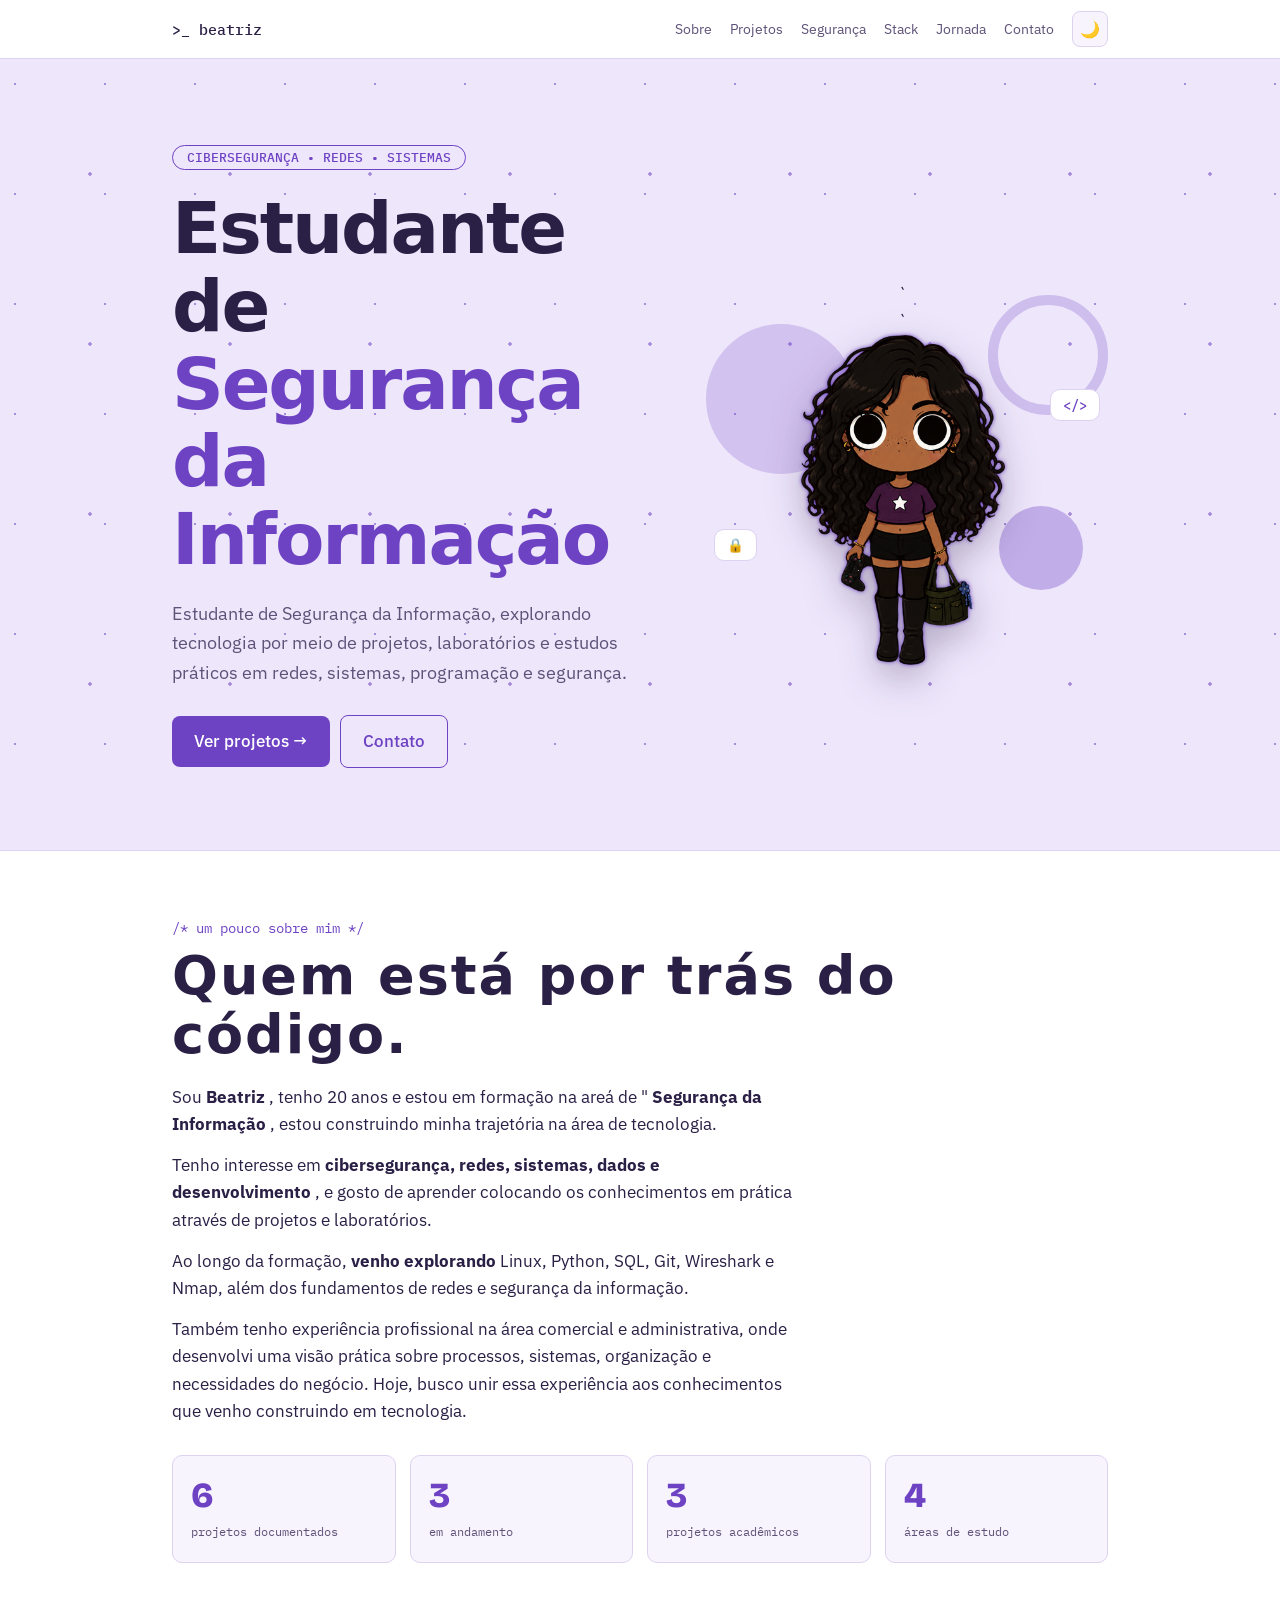
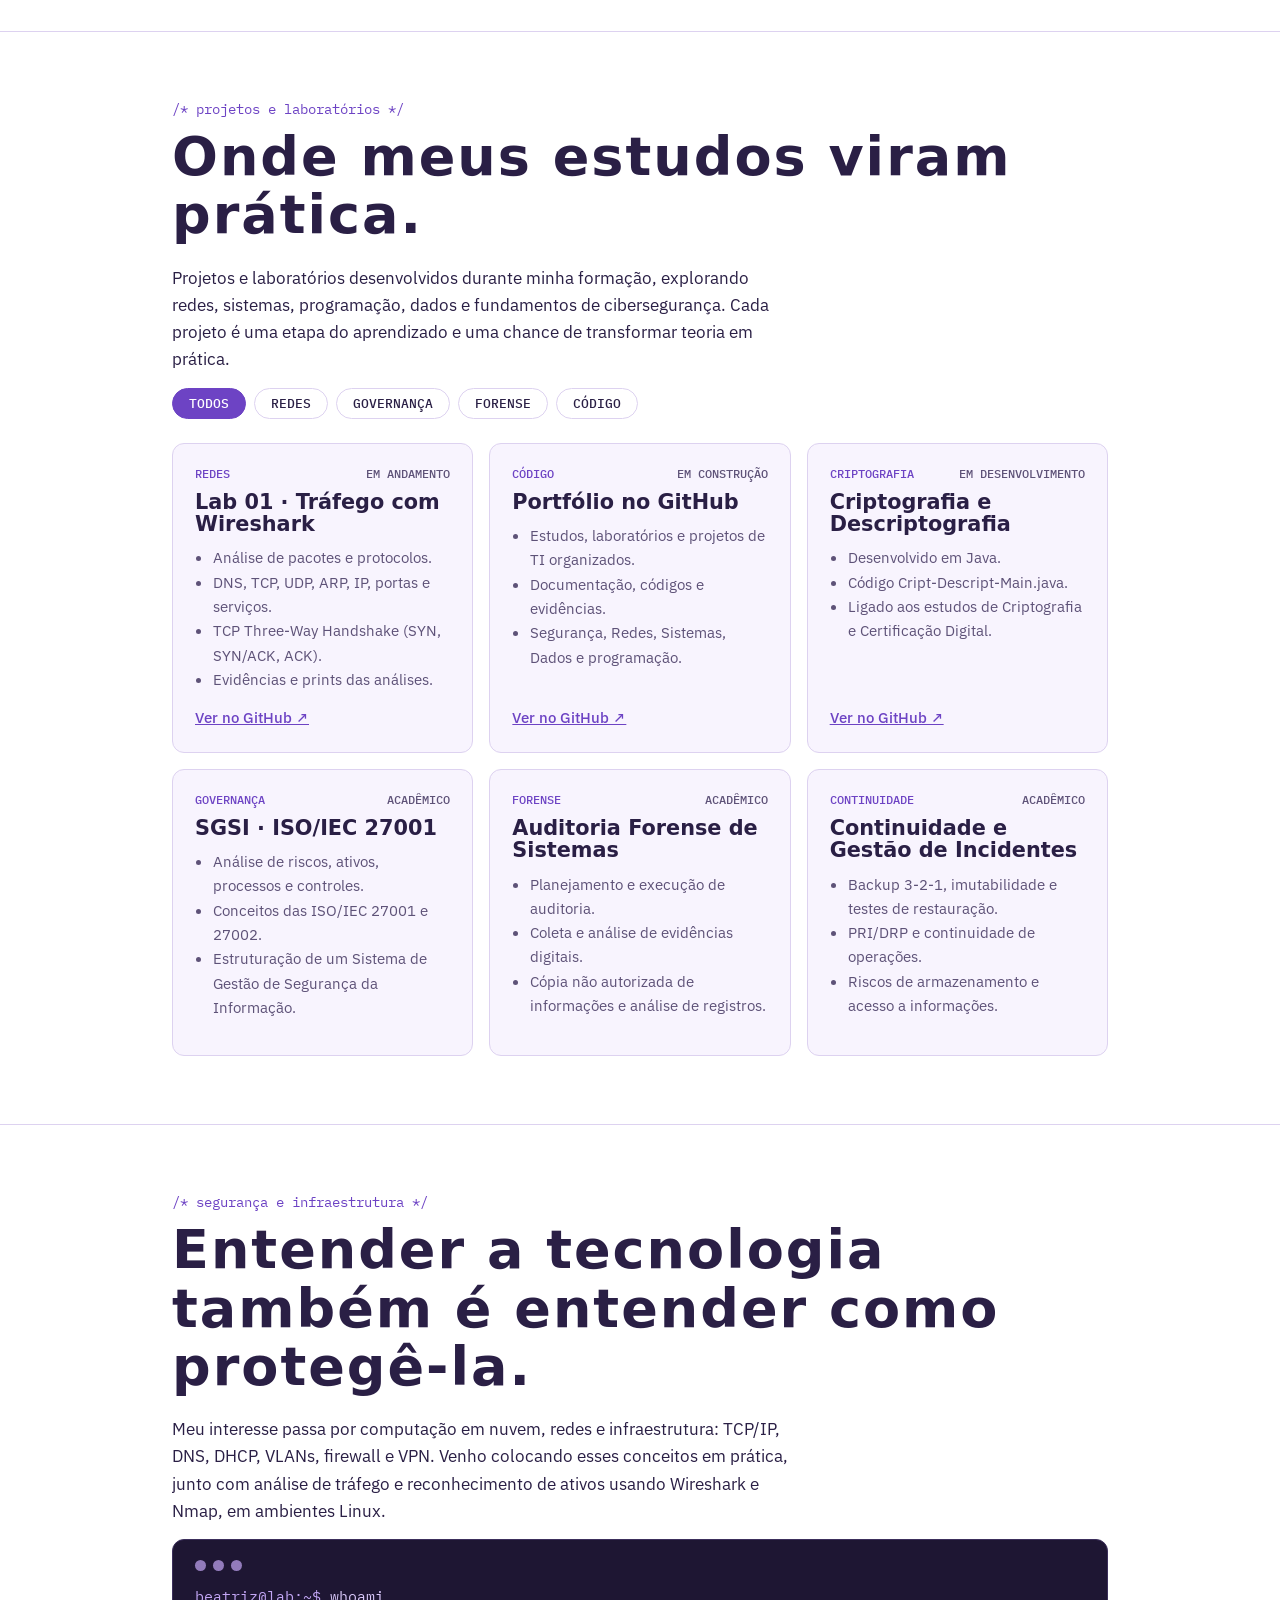
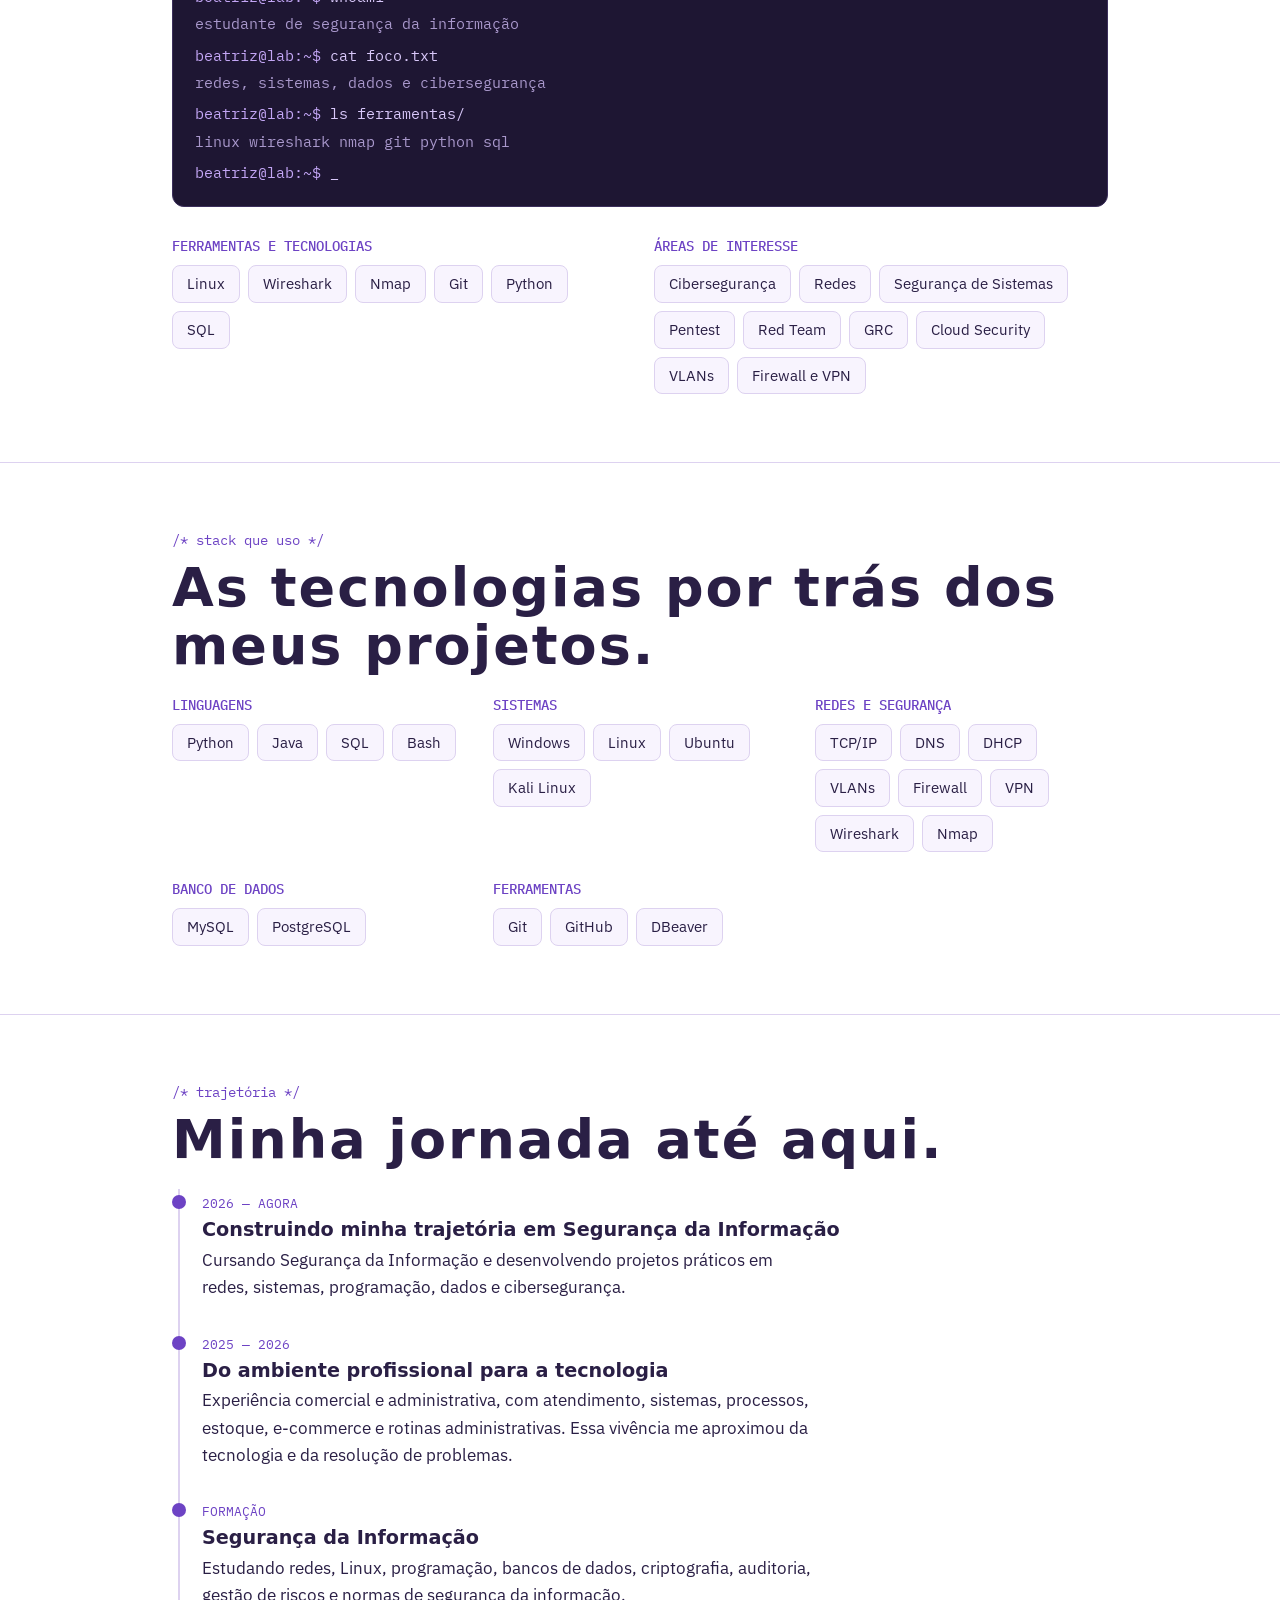
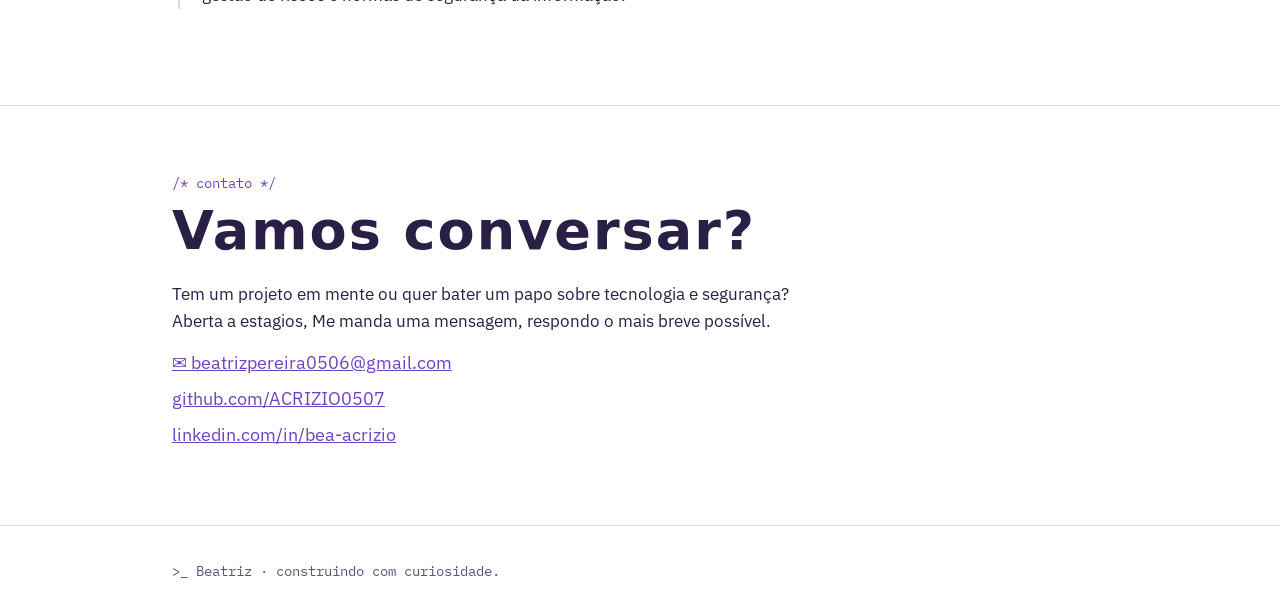
==== index.html @ b8629fdf "Change contact email and update link text Updated contact email and links in the footer section." ====
<!DOCTYPE html>
<html lang="pt-BR">

<head>
  <meta charset="utf-8">
  <meta name="viewport" content="width=device-width, initial-scale=1, viewport-fit=cover">
  <title>Bea & Cyber</title>
  <link
    href="https://fonts.googleapis.com/css2?family=Bricolage+Grotesque:wght@600;800&family=IBM+Plex+Sans:wght@400;500&family=IBM+Plex+Mono:wght@400;500&display=swap"
    rel="stylesheet">
  <link rel="stylesheet" href="css/style.css">
</head>

<body>
  <nav>
    <div class="wrap">
      <a class="logo" href="#hero">&gt;_ beatriz</a>
      <div class="links"><a href="#sobre">Sobre</a><a href="#projetos">Projetos</a><a href="#lab">Segurança</a><a
          href="#stack">Stack</a><a href="#jornada">Jornada</a><a href="#contato">Contato</a></div>
      <button id="th" aria-label="Alternar tema" title="Alternar tema claro/escuro">
  <span class="theme-icon" aria-hidden="true">🌙</span>
</button>
    </div>
  </nav>

  <header class="hero" id="hero">
    <div class="wrap">
      <div>
        <span class="badge">CIBERSEGURANÇA • REDES • SISTEMAS</span>
        <h1 class="glitch" data-text="Estudante de Segurança da Informação">Estudante de <em>Segurança da
            Informação</em></h1>
        <p>Estudante de Segurança da Informação, explorando tecnologia por meio de projetos, laboratórios e estudos
          práticos em redes, sistemas, programação e segurança.</p>
        <a class="btn b1" href="#projetos">Ver projetos →</a><a class="btn b2" href="#contato">Contato</a>
      </div>
      <div class="stage" aria-hidden="false">
        <span class="sh s1"></span><span class="sh s2"></span><span class="sh s3"></span>
       `<span class="chipf c1">🔒</span><span class="chipf c2">&lt;/&gt;</span>`
        <img class="mascot"
          alt="Personagem de cabelo cacheado, camiseta roxa com estrela, segurando um controle de videogame"
          width="322" height="520" src="assets/mascote.png">
      </div>
    </div>
  </header>

  <section id="about">
    <div class="wrap">
      <p class="lab">/* um pouco sobre mim */</p>
      <h2 class="glitch" data-text="Quem está por trás do código.">Quem está por trás do código.
      </h2>
      <p data-i18n ="about.p1">
        Sou 
        <strong>Beatriz</strong>
        , tenho 20 anos e estou em formação na areá de "
        <strong>Segurança da Informação</strong>
        , estou construindo minha trajetória na área
        de tecnologia. 
        </p>
      <p data-i18n=""about.p2>
        Tenho interesse em <strong>cibersegurança, redes, sistemas, dados e desenvolvimento</strong>
        , e gosto de aprender colocando os
        conhecimentos em prática através de projetos e laboratórios.
      </p>
      <p data--i18="about.p3">
        Ao longo da formação, <strong>venho explorando</strong> Linux, Python, SQL, Git, Wireshark e Nmap, além dos fundamentos de redes
        e segurança da informação.
      </p>
      <p>Também tenho experiência profissional na área comercial e administrativa, onde desenvolvi uma visão prática
        sobre processos, sistemas, organização e necessidades do negócio. Hoje, busco unir essa experiência aos
        conhecimentos que venho construindo em tecnologia.
      </p>
      <div class="stats">
        <div class="stat"><b>6</b><span>projetos documentados</span> </div>
        <div class="stat"><b>3</b><span>em andamento</span></div>
        <div v class="stat"><b>3</b><span>projetos acadêmicos</span></div>
        <div v class="stat"><b>4</b><span>áreas de estudo</span></div>
      </div>
    </div>
  </section>

  <section id="projetos">
    <div class="wrap">
      <p class="lab">/* projetos e laboratórios */</p>
      <h2 class="glitch" data-text="Onde meus estudos viram prática.">Onde meus estudos viram prática.</h2>
      <p>Projetos e laboratórios desenvolvidos durante minha formação, explorando redes, sistemas, programação, dados e
        fundamentos de cibersegurança. Cada projeto é uma etapa do aprendizado e uma chance de transformar teoria em
        prática.</p>
      <div class="chips" role="group" aria-label="Filtrar projetos">
        <button class="chip" data-f="all" aria-pressed="true">TODOS</button>
        <button class="chip" data-f="redes" aria-pressed="false">REDES</button>
        <button class="chip" data-f="gov" aria-pressed="false">GOVERNANÇA</button>
        <button class="chip" data-f="forense" aria-pressed="false">FORENSE</button>
        <button class="chip" data-f="codigo" aria-pressed="false">CÓDIGO</button>
      </div>
      <div class="grid">
        <article class="card" data-c="redes">
          <div class="t">REDES<i>EM ANDAMENTO</i></div>
          <h3>Lab 01 · Tráfego com Wireshark</h3>
          <ul>
            <li>Análise de pacotes e protocolos.</li>
            <li>DNS, TCP, UDP, ARP, IP, portas e serviços.</li>
            <li>TCP Three-Way Handshake (SYN, SYN/ACK, ACK).</li>
            <li>Evidências e prints das análises.</li>
          </ul><a href="#">Ver no GitHub ↗</a>
        </article>
        <article class="card" data-c="codigo">
          <div class="t">CÓDIGO<i>EM CONSTRUÇÃO</i></div>
          <h3>Portfólio no GitHub</h3>
          <ul>
            <li>Estudos, laboratórios e projetos de TI organizados.</li>
            <li>Documentação, códigos e evidências.</li>
            <li>Segurança, Redes, Sistemas, Dados e programação.</li>
          </ul><a href="#">Ver no GitHub ↗</a>
        </article>
        <article class="card" data-c="codigo">
          <div class="t">CRIPTOGRAFIA<i>EM DESENVOLVIMENTO</i></div>
          <h3>Criptografia e Descriptografia</h3>
          <ul>
            <li>Desenvolvido em Java.</li>
            <li>Código Cript-Descript-Main.java.</li>
            <li>Ligado aos estudos de Criptografia e Certificação Digital.</li>
          </ul><a href="#">Ver no GitHub ↗</a>
        </article>
        <article class="card" data-c="gov">
          <div class="t">GOVERNANÇA<i>ACADÊMICO</i></div>
          <h3>SGSI · ISO/IEC 27001</h3>
          <ul>
            <li>Análise de riscos, ativos, processos e controles.</li>
            <li>Conceitos das ISO/IEC 27001 e 27002.</li>
            <li>Estruturação de um Sistema de Gestão de Segurança da Informação.</li>
          </ul>
        </article>
        <article class="card" data-c="forense">
          <div class="t">FORENSE<i>ACADÊMICO</i></div>
          <h3>Auditoria Forense de Sistemas</h3>
          <ul>
            <li>Planejamento e execução de auditoria.</li>
            <li>Coleta e análise de evidências digitais.</li>
            <li>Cópia não autorizada de informações e análise de registros.</li>
          </ul>
        </article>
        <article class="card" data-c="gov">
          <div class="t">CONTINUIDADE<i>ACADÊMICO</i></div>
          <h3>Continuidade e Gestão de Incidentes</h3>
          <ul>
            <li>Backup 3-2-1, imutabilidade e testes de restauração.</li>
            <li>PRI/DRP e continuidade de operações.</li>
            <li>Riscos de armazenamento e acesso a informações.</li>
          </ul>
        </article>
      </div>
      <p id="vazio" hidden style="margin-top:20px">Nenhum projeto nessa categoria ainda.</p>
    </div>
  </section>

  <section id="lab">
    <div class="wrap">
      <p class="lab">/* segurança e infraestrutura */</p>
      <h2 class="glitch" data-text="Entender a tecnologia também é entender como protegê-la.">Entender a tecnologia
        também é entender como protegê-la.</h2>
      <p>Meu interesse passa por computação em nuvem, redes e infraestrutura: TCP/IP, DNS, DHCP, VLANs, firewall e VPN.
        Venho colocando esses conceitos em prática, junto com análise de tráfego e reconhecimento de ativos usando
        Wireshark e Nmap, em ambientes Linux.</p>
      <div class="term">
        <div class="d"><i></i><i></i><i></i></div>
        <div><span class="p">beatriz@lab:~$</span> whoami</div>
        <div class="o">estudante de segurança da informação</div>
        <div><span class="p">beatriz@lab:~$</span> cat foco.txt</div>
        <div class="o">redes, sistemas, dados e cibersegurança</div>
        <div><span class="p">beatriz@lab:~$</span> ls ferramentas/</div>
        <div class="o">linux wireshark nmap git python sql</div>
        <div><span class="p">beatriz@lab:~$</span> _</div>
      </div>
      <div class="two">
        <div>
          <h3>FERRAMENTAS E TECNOLOGIAS</h3>
          <ul class="tags">
            <li>Linux</li>
            <li>Wireshark</li>
            <li>Nmap</li>
            <li>Git</li>
            <li>Python</li>
            <li>SQL</li>
          </ul>
        </div>
        <div>
          <h3>ÁREAS DE INTERESSE</h3>
          <ul class="tags">
            <li>Cibersegurança</li>
            <li>Redes</li>
            <li>Segurança de Sistemas</li>
            <li>Pentest</li>
            <li>Red Team</li>
            <li>GRC</li>
            <li>Cloud Security</li>
            <li>VLANs</li>
            <li>Firewall e VPN</li>
          </ul>
        </div>
      </div>
    </div>
  </section>

  <section id="stack">
    <div class="wrap">
      <p class="lab">/* stack que uso */</p>
      <h2 class="glitch" data-text="As tecnologias por trás dos meus projetos.">As tecnologias por trás dos meus
        projetos.</h2>
      <div class="two">
        <div>
          <h3>LINGUAGENS</h3>
          <ul class="tags">
            <li>Python</li>
            <li>Java</li>
            <li>SQL</li>
            <li>Bash</li>
          </ul>
        </div>
        <div>
          <h3>SISTEMAS</h3>
          <ul class="tags">
            <li>Windows</li>
            <li>Linux</li>
            <li>Ubuntu</li>
            <li>Kali Linux</li>
          </ul>
        </div>
        <div>
          <h3>REDES E SEGURANÇA</h3>
          <ul class="tags">
            <li>TCP/IP</li>
            <li>DNS</li>
            <li>DHCP</li>
            <li>VLANs</li>
            <li>Firewall</li>
            <li>VPN</li>
            <li>Wireshark</li>
            <li>Nmap</li>
          </ul>
        </div>
        <div>
          <h3>BANCO DE DADOS</h3>
          <ul class="tags">
            <li>MySQL</li>
            <li>PostgreSQL</li>
          </ul>
        </div>
        <div>
          <h3>FERRAMENTAS</h3>
          <ul class="tags">
            <li>Git</li>
            <li>GitHub</li>
            <li>DBeaver</li>
          </ul>
        </div>
      </div>
    </div>
  </section>

  <section id="jornada">
    <div class="wrap">
      <p class="lab">/* trajetória */</p>
      <h2 class="glitch" data-text="Minha jornada até aqui.">Minha jornada até aqui.</h2>
      <div class="tl">
        <div><small>2026 — AGORA</small>
          <h3>Construindo minha trajetória em Segurança da Informação</h3>
          <p>Cursando Segurança da Informação e desenvolvendo projetos práticos em redes, sistemas, programação, dados e
            cibersegurança.</p>
        </div>
        <div><small>2025 — 2026</small>
          <h3>Do ambiente profissional para a tecnologia</h3>
          <p>Experiência comercial e administrativa, com atendimento, sistemas, processos, estoque, e-commerce e rotinas
            administrativas. Essa vivência me aproximou da tecnologia e da resolução de problemas.</p>
        </div>
        <div><small>FORMAÇÃO</small>
          <h3>Segurança da Informação</h3>
          <p>Estudando redes, Linux, programação, bancos de dados, criptografia, auditoria, gestão de riscos e normas de
            segurança da informação.</p>
        </div>
      </div>
    </div>
  </section>

  <section id="contato" class="contact">
    <div class="wrap">
      <p class="lab">/* contato */</p>
      <h2 class="glitch" data-text="Vamos conversar?">Vamos conversar?</h2>
      <p>Tem um projeto em mente ou quer bater um papo sobre tecnologia e segurança? 
        Aberta a estagios, Me manda uma mensagem, respondo o mais breve possível.</p>
      <a class="ct" href="mailto:beatrizpereira0506@gmail.com">
  ✉ beatrizpereira0506@gmail.com
</a>
<a class="ct" href="https://github.com/ACRIZIO0507" target="_blank" rel="noopener noreferrer">
  github.com/ACRIZIO0507
</a>
<a class="ct" href="https://www.linkedin.com/in/bea-acrizio/" target="_blank" rel="noopener noreferrer">
  linkedin.com/in/bea-acrizio 
</a>
  </section>

  <footer>
    <div class="wrap">&gt;_ Beatriz · construindo com curiosidade.</div>
  </footer>

  <script src="js/main.js"></script>
</body>

</html>
---- css/style.css ----
:root {
    --bg: #FFFFFF;
    --tint: #EEE6FB;
    --ink: #2A1F45;
    --mute: #5E5278;
    --line: #DDD2F0;
    --card: #F8F4FE;
    --acc: #6D43C4;
    --accbg: #6D43C4;
    --onacc: #fff;
    box-sizing: border-box;
    padding-top: env(safe-area-inset-top, 0px);
    padding-bottom: env(safe-area-inset-bottom, 0px)
}

@media (prefers-color-scheme:dark) {
    :root:not([data-theme="light"]) {
        --bg: #1B1530;
        --tint: #2B2148;
        --ink: #F3EEFB;
        --mute: #B5A8D0;
        --line: #3C2F5C;
        --card: #251D3F;
        --acc: #C3A6F5;
        --accbg: #C3A6F5;
        --onacc: #1B1530
    }
}

:root[data-theme="dark"] {
    --bg: #1B1530;
    --tint: #2B2148;
    --ink: #F3EEFB;
    --mute: #B5A8D0;
    --line: #3C2F5C;
    --card: #251D3F;
    --acc: #C3A6F5;
    --accbg: #C3A6F5;
    --onacc: #1B1530
}

html {
    scroll-behavior: smooth;
    scroll-padding-top: calc(env(safe-area-inset-top, 0px) + 70px)
}

*,
*::before,
*::after {
    box-sizing: border-box
}

body {
    margin: 0;
    background: var(--bg);
    color: var(--ink);
    font: 400 17px/1.6 "IBM Plex Sans", system-ui, sans-serif
}

h1,
h2,
h3 {
    font-family: 'Chakra Petch', 'Anton', system-ui, sans-serif;
    line-height: 1.08;
    margin: 0
}

a {
    color: var(--acc)
}

:focus-visible {
    outline: 3px solid var(--acc);
    outline-offset: 3px
}

.wrap {
    max-width: 980px;
    margin: 0 auto;
    padding: 0 22px
}

nav {
    position: sticky;
    top: env(safe-area-inset-top, 0px);
    z-index: 5;
    background: var(--bg);
    border-bottom: 1px solid var(--line)
}

nav .wrap {
    display: flex;
    align-items: center;
    gap: 18px;
    height: 58px
}

.logo {
    font: 500 .95rem "IBM Plex Mono", monospace;
    text-decoration: none;
    color: var(--ink);
    white-space: nowrap
}

.links {
    display: flex;
    gap: 18px;
    overflow-x: auto;
    margin-left: auto;
    scrollbar-width: none
}

.links a {
    font-size: .9rem;
    text-decoration: none;
    color: var(--mute);
    white-space: nowrap
}

.links a:hover {
    color: var(--acc)
}

#th {
    flex: none;
    border: 1px solid var(--line);
    background: var(--card);
    color: var(--ink);
    border-radius: 8px;
    width: 36px;
    height: 36px;
    cursor: pointer;
    font-size: 1rem
}

.lab {
    font: 400 .85rem "IBM Plex Mono", monospace;
    color: var(--acc);
    margin: 0 0 10px
}

.hero {
    background: var(--tint);
    padding: 84px 0 72px;
    border-bottom: 1px solid var(--line)
}

.badge {
    display: inline-block;
    border: 1px solid var(--acc);
    color: var(--acc);
    border-radius: 99px;
    padding: 3px 14px;
    font: 500 .8rem "IBM Plex Mono", monospace;
    margin-bottom: 20px
}

h1 {
    font-size: clamp(2.5rem, 8.5vw, 5rem);
    font-weight: 800;
    letter-spacing: -.03em;
    max-width: 12ch
}

h1 em {
    font-style: normal;
    color: var(--acc)
}

.hero p {
    font-size: 1.15rem;
    max-width: 52ch;
    margin: 20px 0 28px;
    color: var(--mute)
}

.btn {
    display: inline-block;
    padding: 12px 22px;
    border-radius: 8px;
    font-weight: 500;
    text-decoration: none;
    margin: 0 10px 10px 0
}

.b1 {
    background: var(--accbg);
    color: var(--onacc)
}

.b2 {
    border: 1px solid var(--acc);
    color: var(--acc)
}

section {
    padding: 68px 0;
    border-bottom: 1px solid var(--line)
}

h2 {
    font-size: clamp(30px, 5vw, 54px);
    font-weight: 800;
    margin-bottom: 20px;
    letter-spacing: 2px;
}

p {
    margin: 0 0 14px;
    max-width: 62ch
}

.stats {
    display: grid;
    grid-template-columns: repeat(auto-fit, minmax(140px, 1fr));
    gap: 14px;
    margin-top: 30px
}

.stat {
    background: var(--card);
    border: 1px solid var(--line);
    border-radius: 10px;
    padding: 18px
}

.stat b {
    display: block;
    font: 800 2.2rem "Bricolage Grotesque", sans-serif;
    color: var(--acc)
}

.stat span {
    font: 400 .78rem "IBM Plex Mono", monospace;
    color: var(--mute)
}

.chips {
    display: flex;
    flex-wrap: wrap;
    gap: 8px;
    margin: 0 0 24px
}

.chip {
    border: 1px solid var(--line);
    background: var(--bg);
    color: var(--ink);
    border-radius: 99px;
    padding: 6px 16px;
    font: 500 .8rem "IBM Plex Mono", monospace;
    cursor: pointer
}

.chip[aria-pressed="true"] {
    background: var(--accbg);
    color: var(--onacc);
    border-color: var(--accbg)
}

.grid {
    display: grid;
    grid-template-columns: repeat(auto-fill, minmax(280px, 1fr));
    gap: 16px
}

.card {
    background: var(--card);
    border: 1px solid var(--line);
    border-radius: 12px;
    padding: 22px;
    display: flex;
    flex-direction: column
}

.card[hidden] {
    display: none
}

.card .t {
    display: flex;
    justify-content: space-between;
    gap: 10px;
    font: 500 .72rem "IBM Plex Mono", monospace;
    color: var(--acc);
    margin-bottom: 10px
}

.card .t i {
    font-style: normal;
    color: var(--mute)
}

.card h3 {
    font-size: 1.3rem;
    margin-bottom: 10px
}

.card ul {
    margin: 0 0 14px;
    padding-left: 18px;
    color: var(--mute);
    font-size: .95rem
}

.card a {
    margin-top: auto;
    font-weight: 500;
    font-size: .95rem
}

.two {
    display: grid;
    grid-template-columns: repeat(auto-fit, minmax(260px, 1fr));
    gap: 28px
}

.two h3 {
    font: 500 .85rem "IBM Plex Mono", monospace;
    color: var(--acc);
    margin-bottom: 10px
}

.tags {
    display: flex;
    flex-wrap: wrap;
    gap: 8px;
    padding: 0;
    margin: 0;
    list-style: none
}

.tags li {
    background: var(--card);
    border: 1px solid var(--line);
    border-radius: 8px;
    padding: 6px 14px;
    font-size: .92rem
}

.tl {
    border-left: 2px solid var(--line);
    padding-left: 22px;
    margin-left: 6px
}

.tl div {
    position: relative;
    margin-bottom: 28px
}

.tl div::before {
    content: "";
    position: absolute;
    left: -30px;
    top: 6px;
    width: 14px;
    height: 14px;
    border-radius: 50%;
    background: var(--accbg)
}

.tl small {
    font: 400 .8rem "IBM Plex Mono", monospace;
    color: var(--acc)
}

.tl h3 {
    font-size: 1.2rem;
    margin: 4px 0 6px
}

.contact a.ct {
    display: block;
    font-size: 1.1rem;
    margin-bottom: 8px
}

footer {
    padding: 36px 0;
    font: 400 .85rem "IBM Plex Mono", monospace;
    color: var(--mute)
}

.hero .wrap {
    display: grid;
    grid-template-columns: 1.1fr .9fr;
    gap: 24px;
    align-items: center
}

.hero {
    position: relative;
    overflow: hidden
}

.hero::before {
    content: "";
    position: absolute;
    inset: 0;
    pointer-events: none;
    opacity: .55;
    background-image: radial-gradient(circle, var(--acc) 1.5px, transparent 2px), radial-gradient(circle, var(--acc) 1px, transparent 1.5px);
    background-size: 140px 170px, 90px 110px;
    background-position: 20px 30px, 60px 80px;
    animation: tw 6s ease-in-out infinite alternate
}

@keyframes tw {
    from {
        opacity: .15
    }

    to {
        opacity: .5
    }
}

.stage {
    position: relative;
    height: 360px;
    display: grid;
    place-items: center
}

.sh {
    position: absolute;
    border-radius: 50%;
    background: var(--acc);
    opacity: .22;
    animation: fl 7s ease-in-out infinite
}

.s1 {
    width: 150px;
    height: 150px;
    left: 2%;
    top: 12%
}

.s2 {
    width: 84px;
    height: 84px;
    right: 6%;
    bottom: 14%;
    animation-delay: -3s;
    opacity: .35
}

.s3 {
    width: 120px;
    height: 120px;
    right: 0;
    top: 4%;
    border: 10px solid var(--acc);
    background: none;
    animation-delay: -5s;
    opacity: .25
}

.chipf {
    position: absolute;
    background: var(--bg);
    border: 1px solid var(--line);
    border-radius: 10px;
    padding: 6px 12px;
    font: 500 .85rem "IBM Plex Mono", monospace;
    color: var(--acc);
    animation: fl 5s ease-in-out infinite
}

.c1 {
    left: 4%;
    bottom: 22%;
    animation-delay: -1s
}

.c2 {
    right: 2%;
    top: 30%;
    animation-delay: -2.5s
}

.mascot {
    position: relative;
    width: auto;
    height: min(330px, 46vh);
    max-width: 80%;
    object-fit: contain;
    animation: bob 4s ease-in-out infinite;
    filter: drop-shadow(0 0 2px var(--acc)) drop-shadow(0 14px 18px rgba(42, 31, 69, .3))
}

.mascot .hair {
    fill: #2A1F45;
    stroke: var(--acc);
    stroke-width: 2
}

@keyframes bob {
    50% {
        transform: translateY(-14px)
    }
}

@keyframes fl {
    50% {
        transform: translateY(-16px) translateX(6px)
    }
}

@media(max-width:760px) {
    .hero .wrap {
        grid-template-columns: 1fr
    }

    .stage {
        height: 300px
    }
}

@media(prefers-reduced-motion:reduce) {

    .hero::before,
    .sh,
    .chipf,
    .mascot {
        animation: none
    }
}

.term {
    background: #1E1633;
    border: 1px solid #3C2F5C;
    border-radius: 12px;
    padding: 20px 22px;
    margin: 0 0 30px;
    font: 400 .95rem/1.8 "IBM Plex Mono", monospace;
    color: #D9C8FA;
    overflow-x: auto
}

.term .d {
    display: flex;
    gap: 7px;
    margin-bottom: 12px
}

.term .d i {
    width: 11px;
    height: 11px;
    border-radius: 50%;
    background: #C3A6F5;
    opacity: .7
}

.term .p {
    color: #C3A6F5
}

.term .o {
    color: #A998CC;
    margin-bottom: 4px
}

.glitch {
    position: relative;
    animation: gk 5s infinite steps(1)
}

.glitch::before,
.glitch::after {
    content: attr(data-text);
    position: absolute;
    inset: 0;
    pointer-events: none;
    opacity: 0
}

.glitch::before {
    color: #FF2D55;
    animation: g1 5s infinite steps(1)
}

.glitch::after {
    color: #19E37A;
    animation: g2 5s infinite steps(1)
}

@keyframes gk {

    0%,
    91% {
        color: var(--ink);
        transform: none
    }

    92% {
        color: #000;
        transform: translateX(-3px)
    }

    94% {
        color: var(--ink);
        transform: skewX(-7deg)
    }

    96% {
        color: #000;
        transform: translateX(3px)
    }

    98% {
        color: var(--ink);
        transform: skewX(4deg)
    }

    100% {
        color: var(--ink);
        transform: none
    }
}

@keyframes g1 {

    0%,
    91% {
        opacity: 0
    }

    92% {
        opacity: 1;
        transform: translate(-5px, 1px);
        clip-path: inset(8% 0 58% 0)
    }

    94% {
        opacity: 1;
        transform: translate(4px, -1px);
        clip-path: inset(58% 0 6% 0)
    }

    96% {
        opacity: 1;
        transform: translate(-3px, 0);
        clip-path: inset(30% 0 36% 0)
    }

    98%,
    100% {
        opacity: 0
    }
}

@keyframes g2 {

    0%,
    91% {
        opacity: 0
    }

    93% {
        opacity: 1;
        transform: translate(5px, -1px);
        clip-path: inset(50% 0 12% 0)
    }

    95% {
        opacity: 1;
        transform: translate(-4px, 1px);
        clip-path: inset(5% 0 62% 0)
    }

    97% {
        opacity: 1;
        transform: translate(3px, 0);
        clip-path: inset(34% 0 30% 0)
    }

    99%,
    100% {
        opacity: 0
    }
}

.glitch:hover::before,
.glitch:hover::after {
    opacity: 1
}

.glitch:hover::before {
    transform: translate(-3px, 0)
}

.glitch:hover::after {
    transform: translate(3px, 0)
}

@media(prefers-reduced-motion:reduce) {

    .glitch,
    .glitch::before,
    .glitch::after {
        animation: none
    }

    .glitch:hover::before,
    .glitch:hover::after {
        opacity: 0
    }
}

.hero h1 {
    max-width: none;
    font-size: clamp(2.4rem, 7vw, 4.5rem)
}
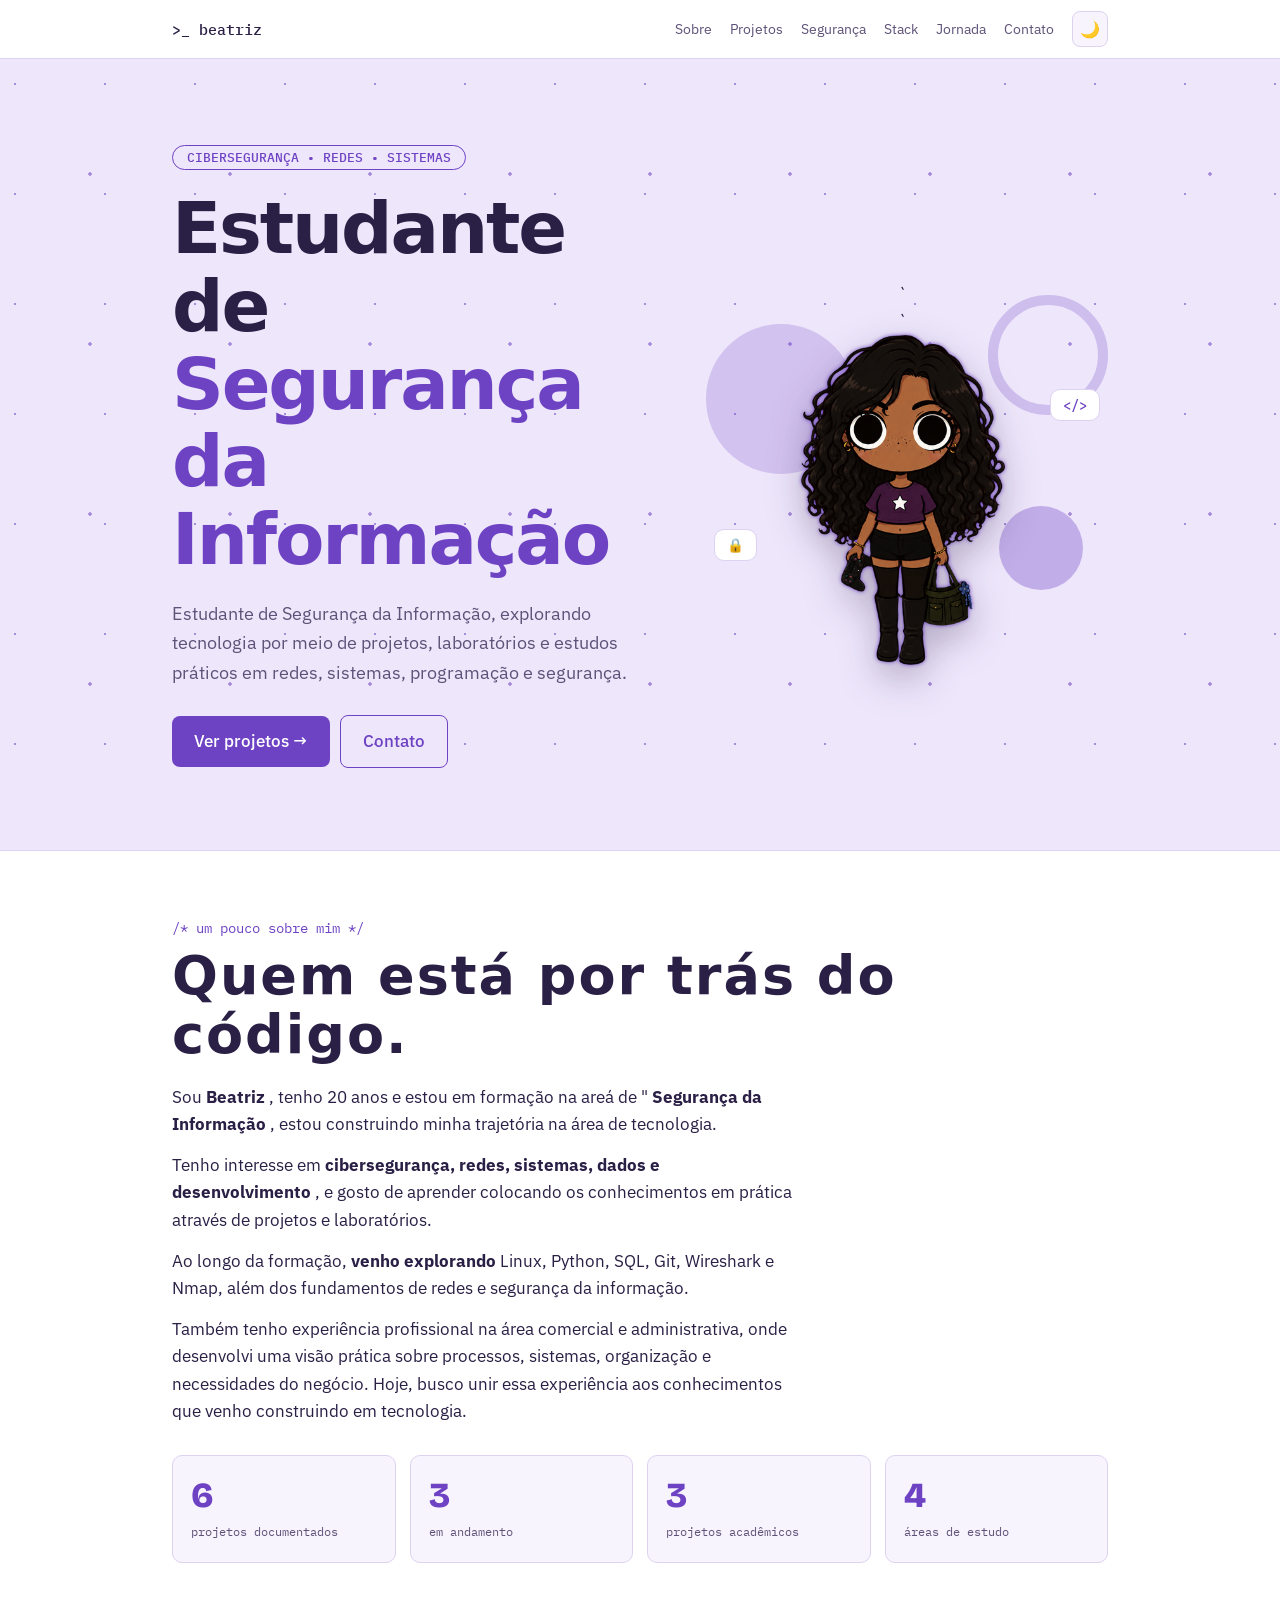
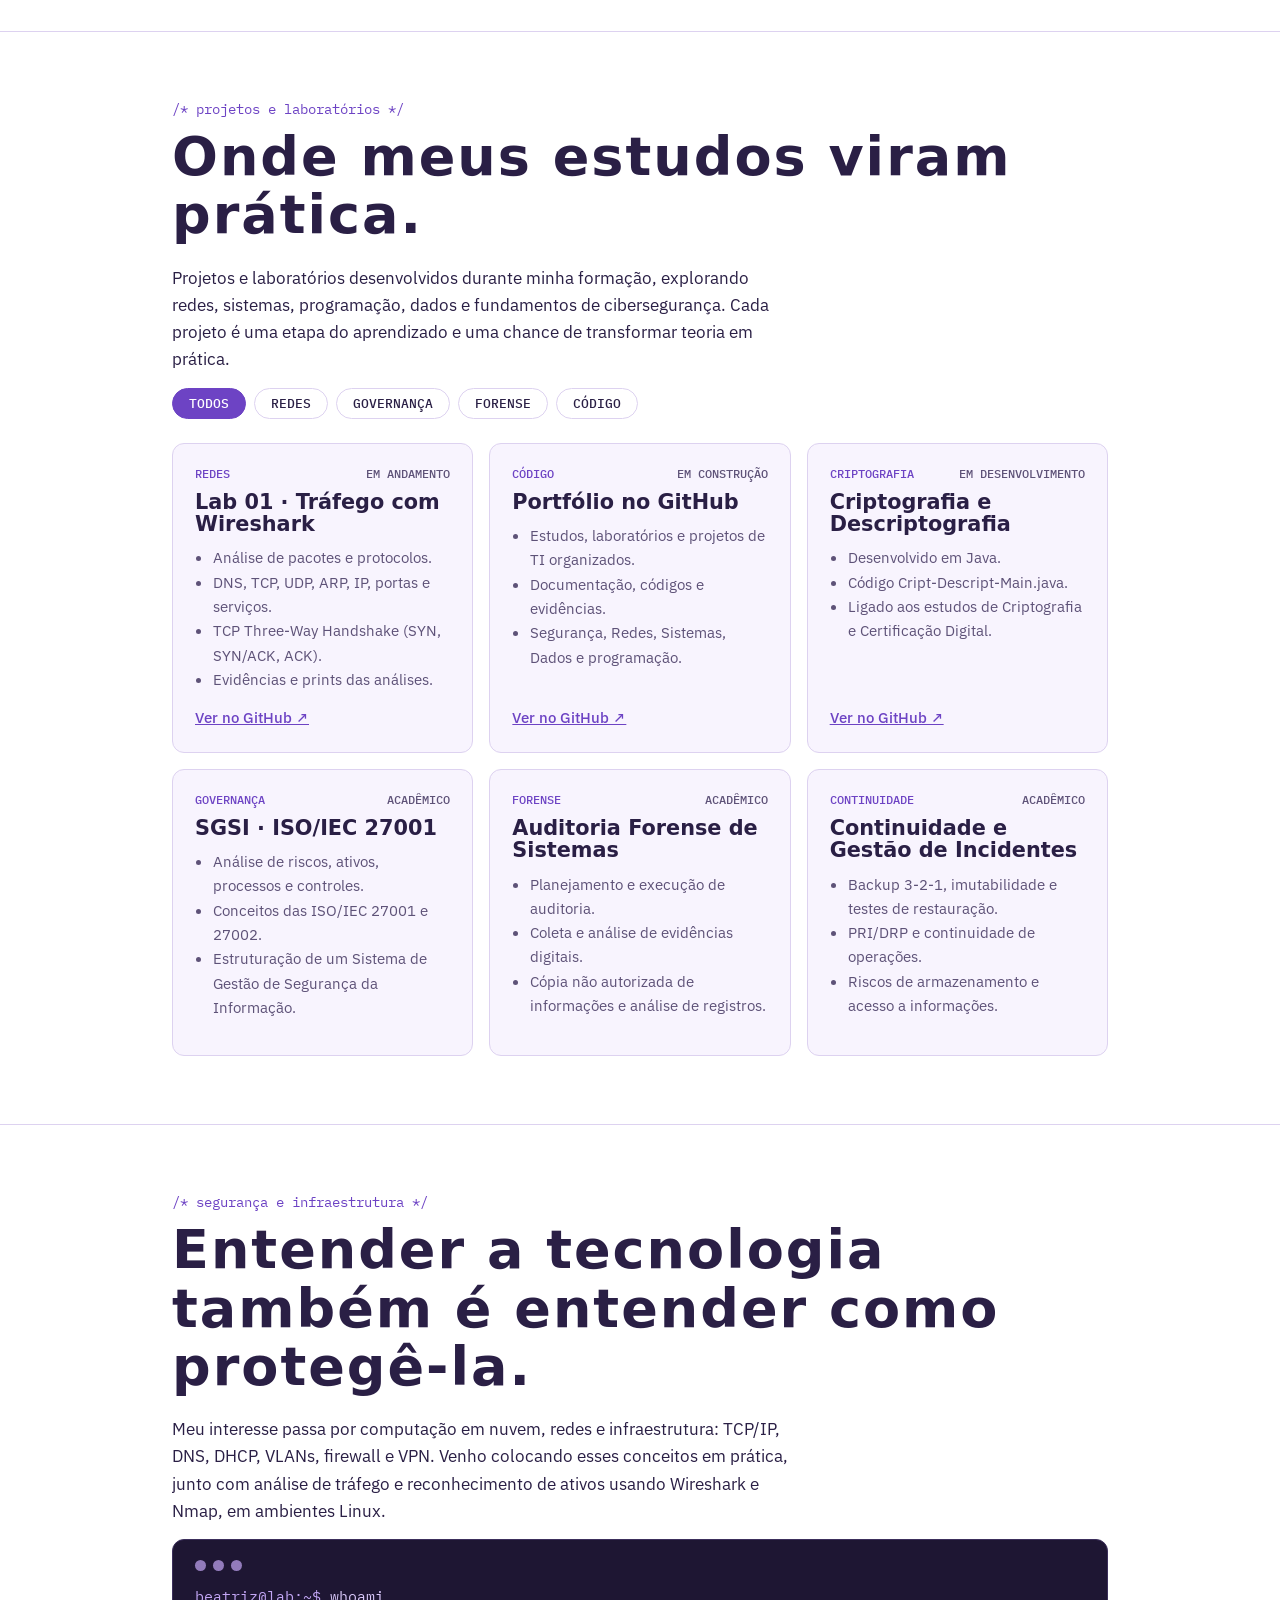
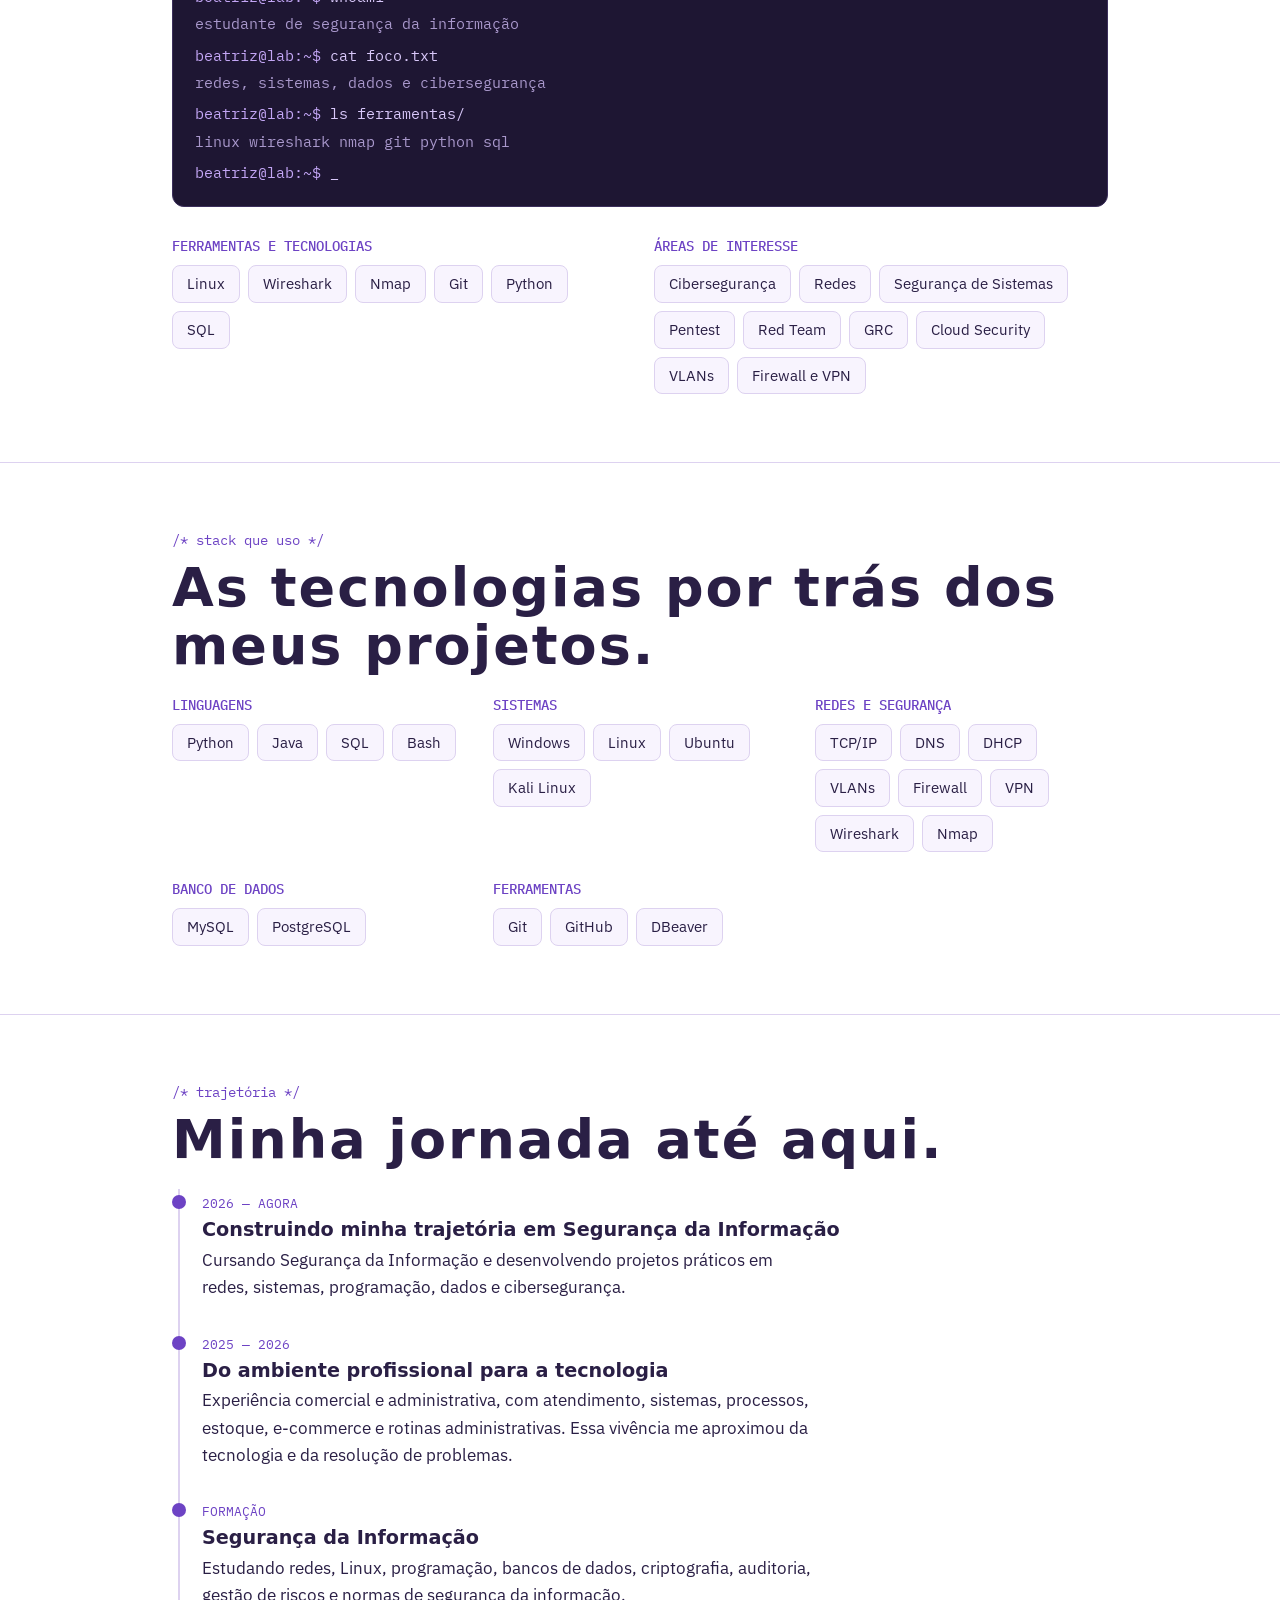
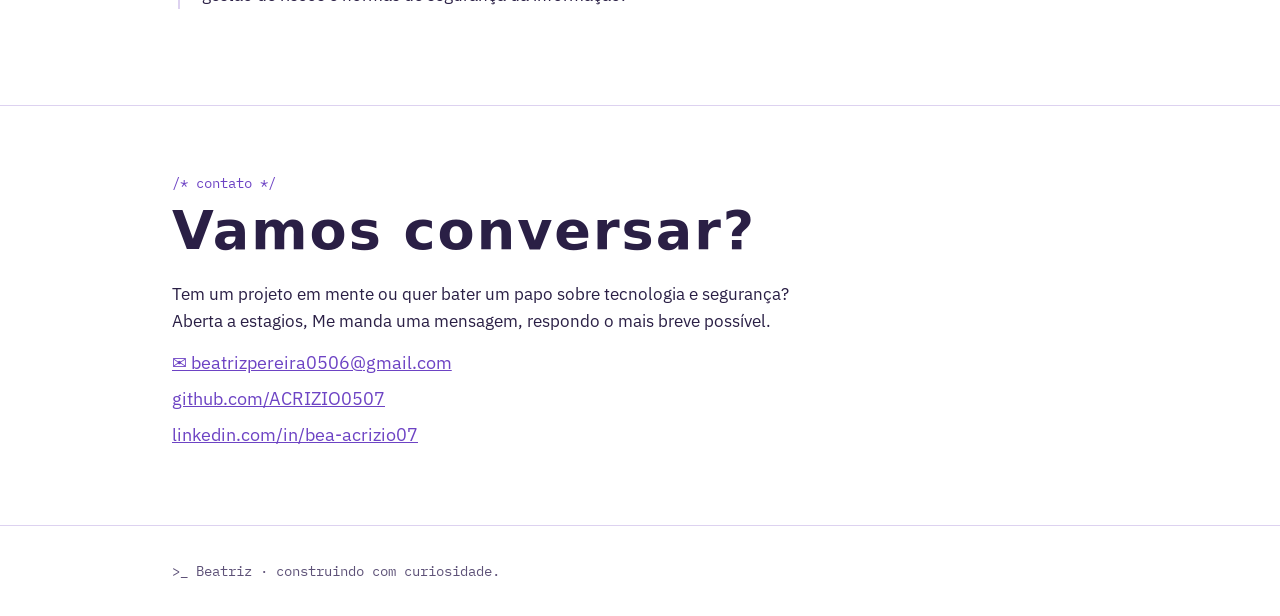
==== commit 99681d19: "Update index.html" ====
--- a/index.html
+++ b/index.html
@@ -293,8 +293,8 @@
 <a class="ct" href="https://github.com/ACRIZIO0507" target="_blank" rel="noopener noreferrer">
   github.com/ACRIZIO0507
 </a>
-<a class="ct" href="https://www.linkedin.com/in/bea-acrizio/" target="_blank" rel="noopener noreferrer">
-  linkedin.com/in/bea-acrizio 
+<a class="ct" href="https://www.linkedin.com/in/bea-acrizio07" target="_blank" rel="noopener noreferrer">
+  linkedin.com/in/bea-acrizio07
 </a>
   </section>
 
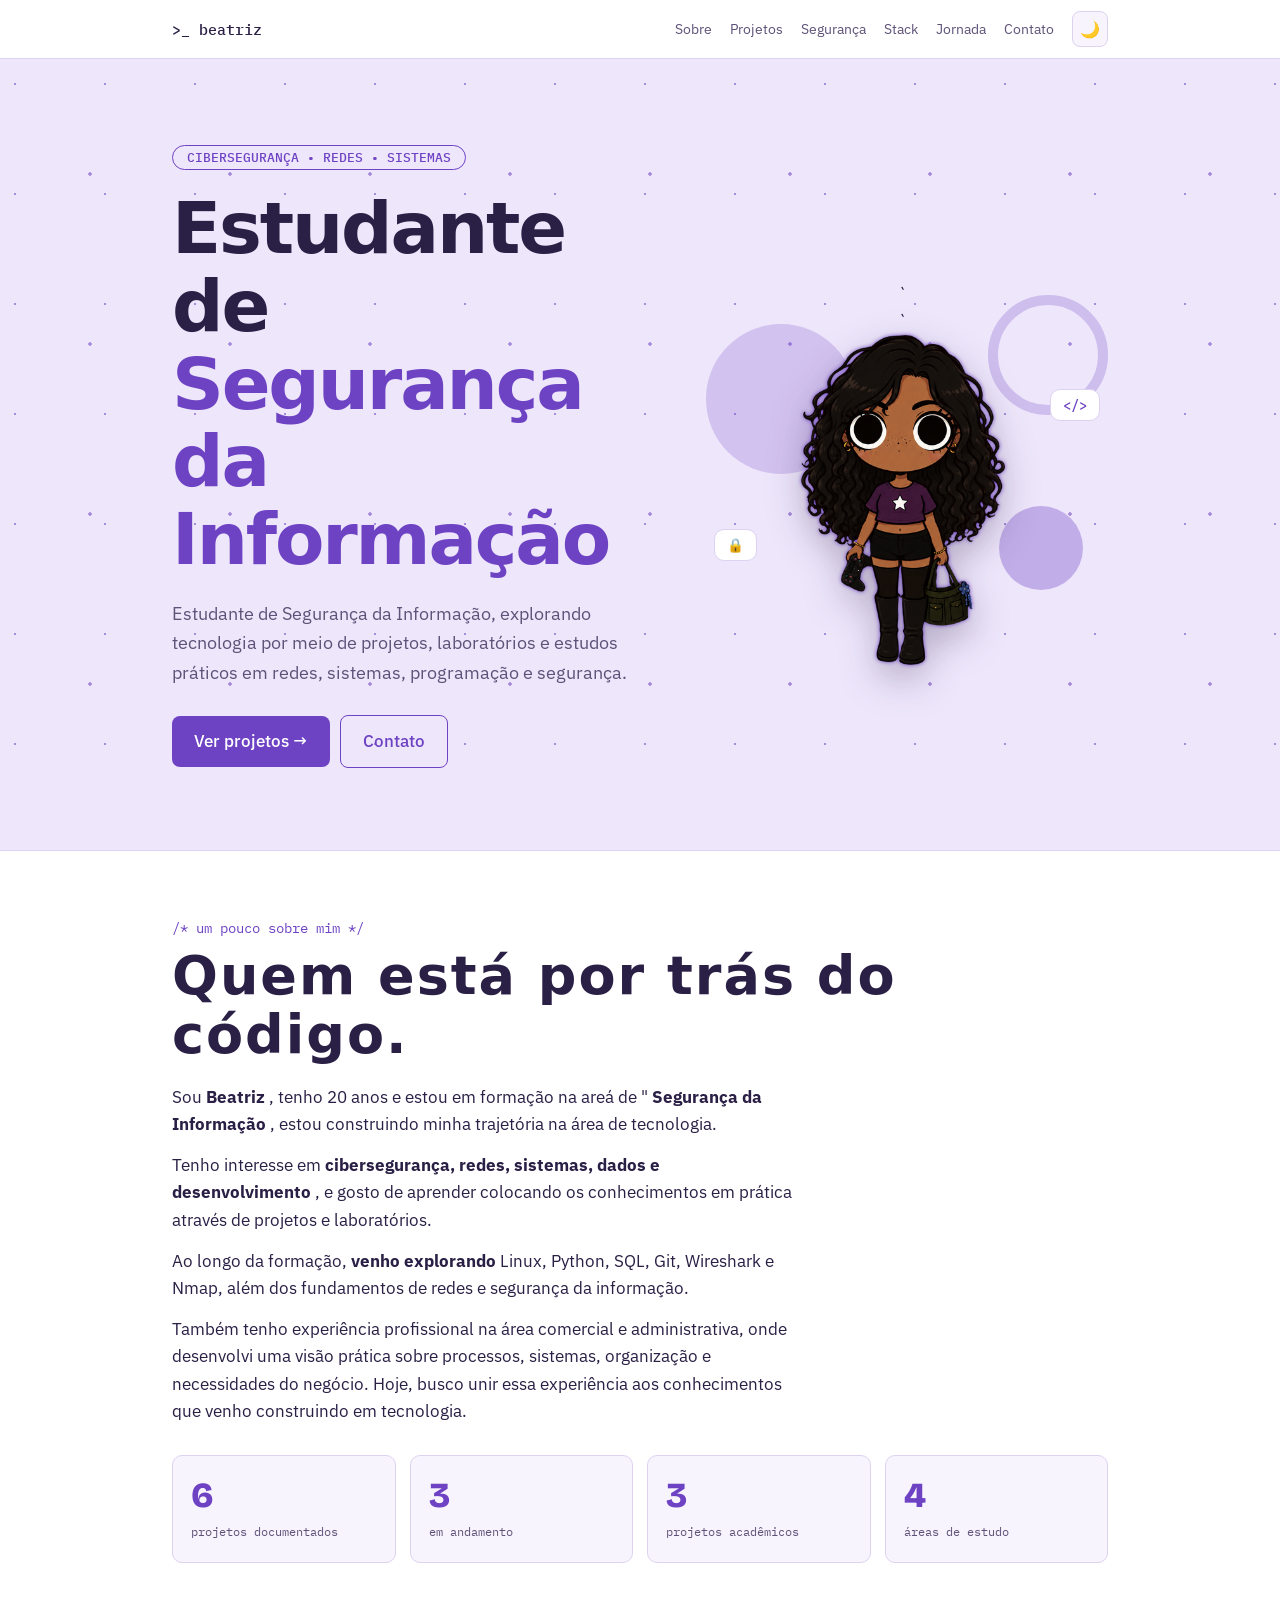
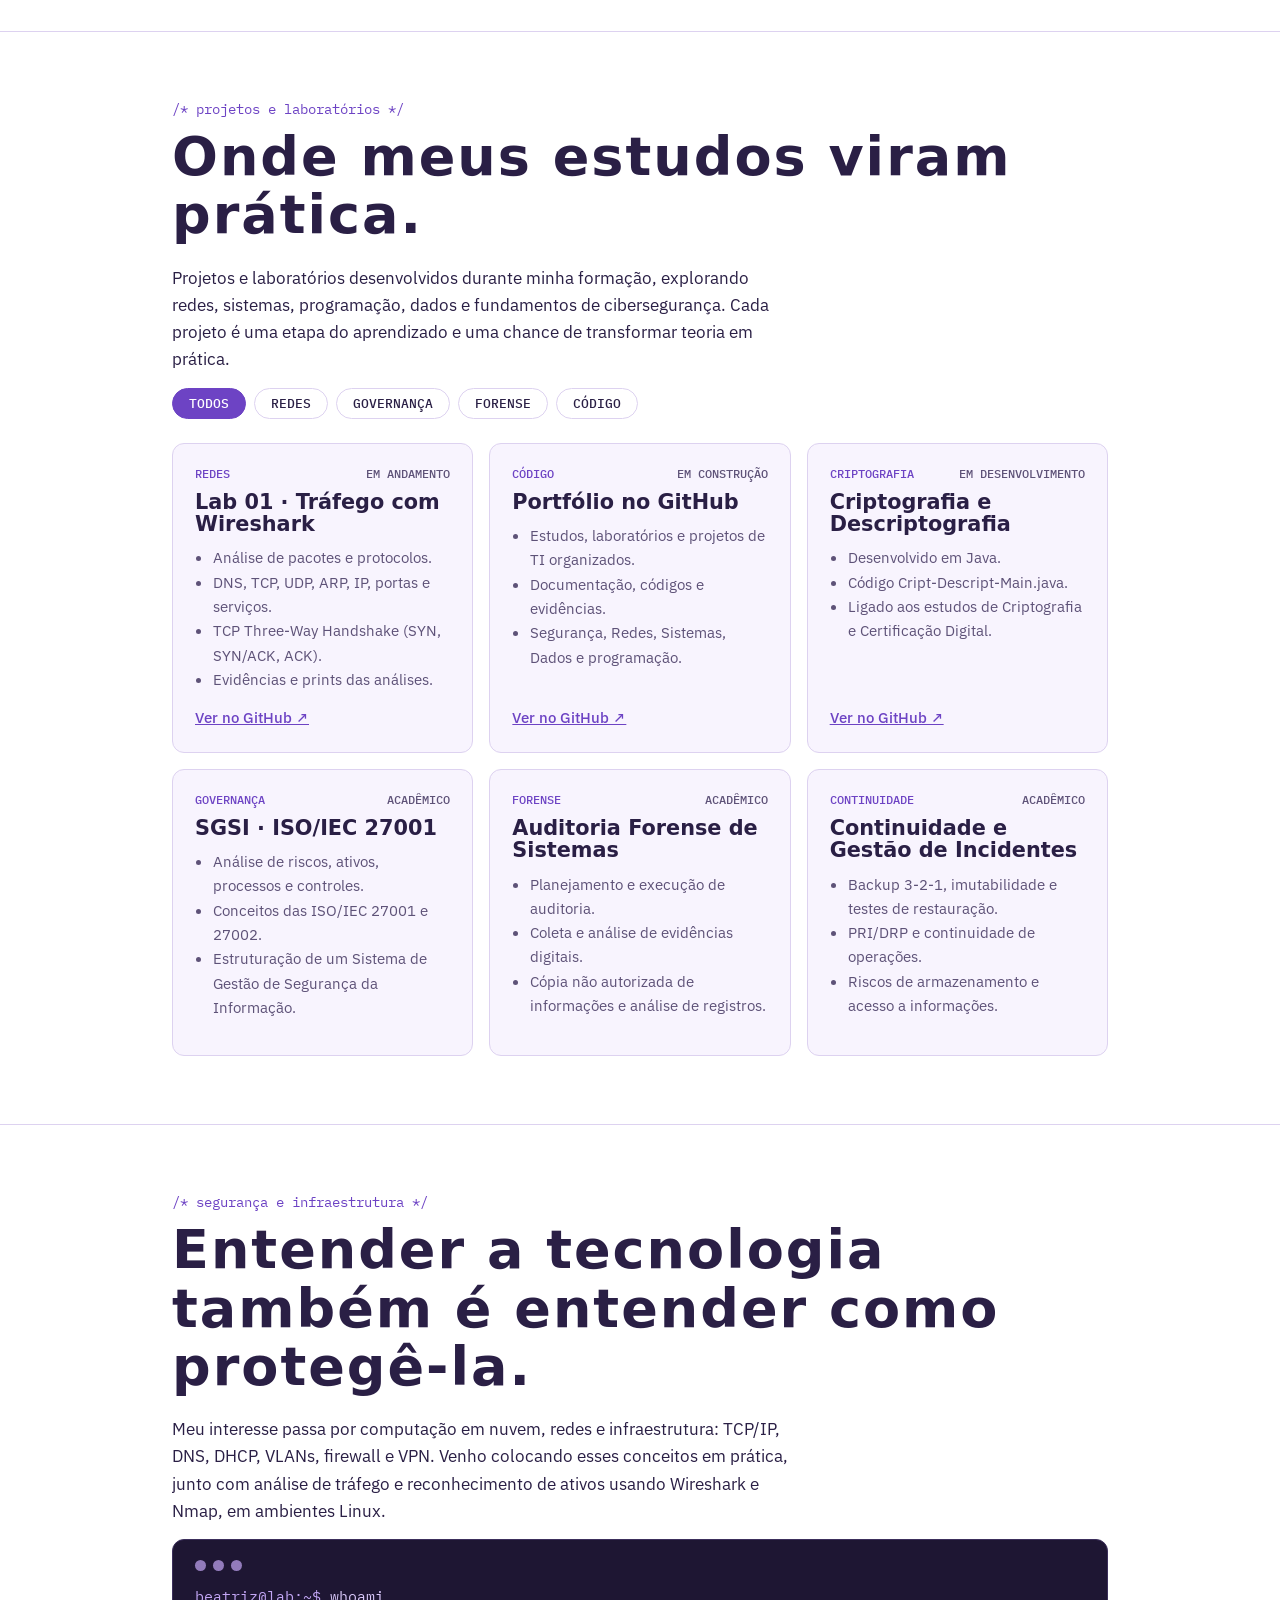
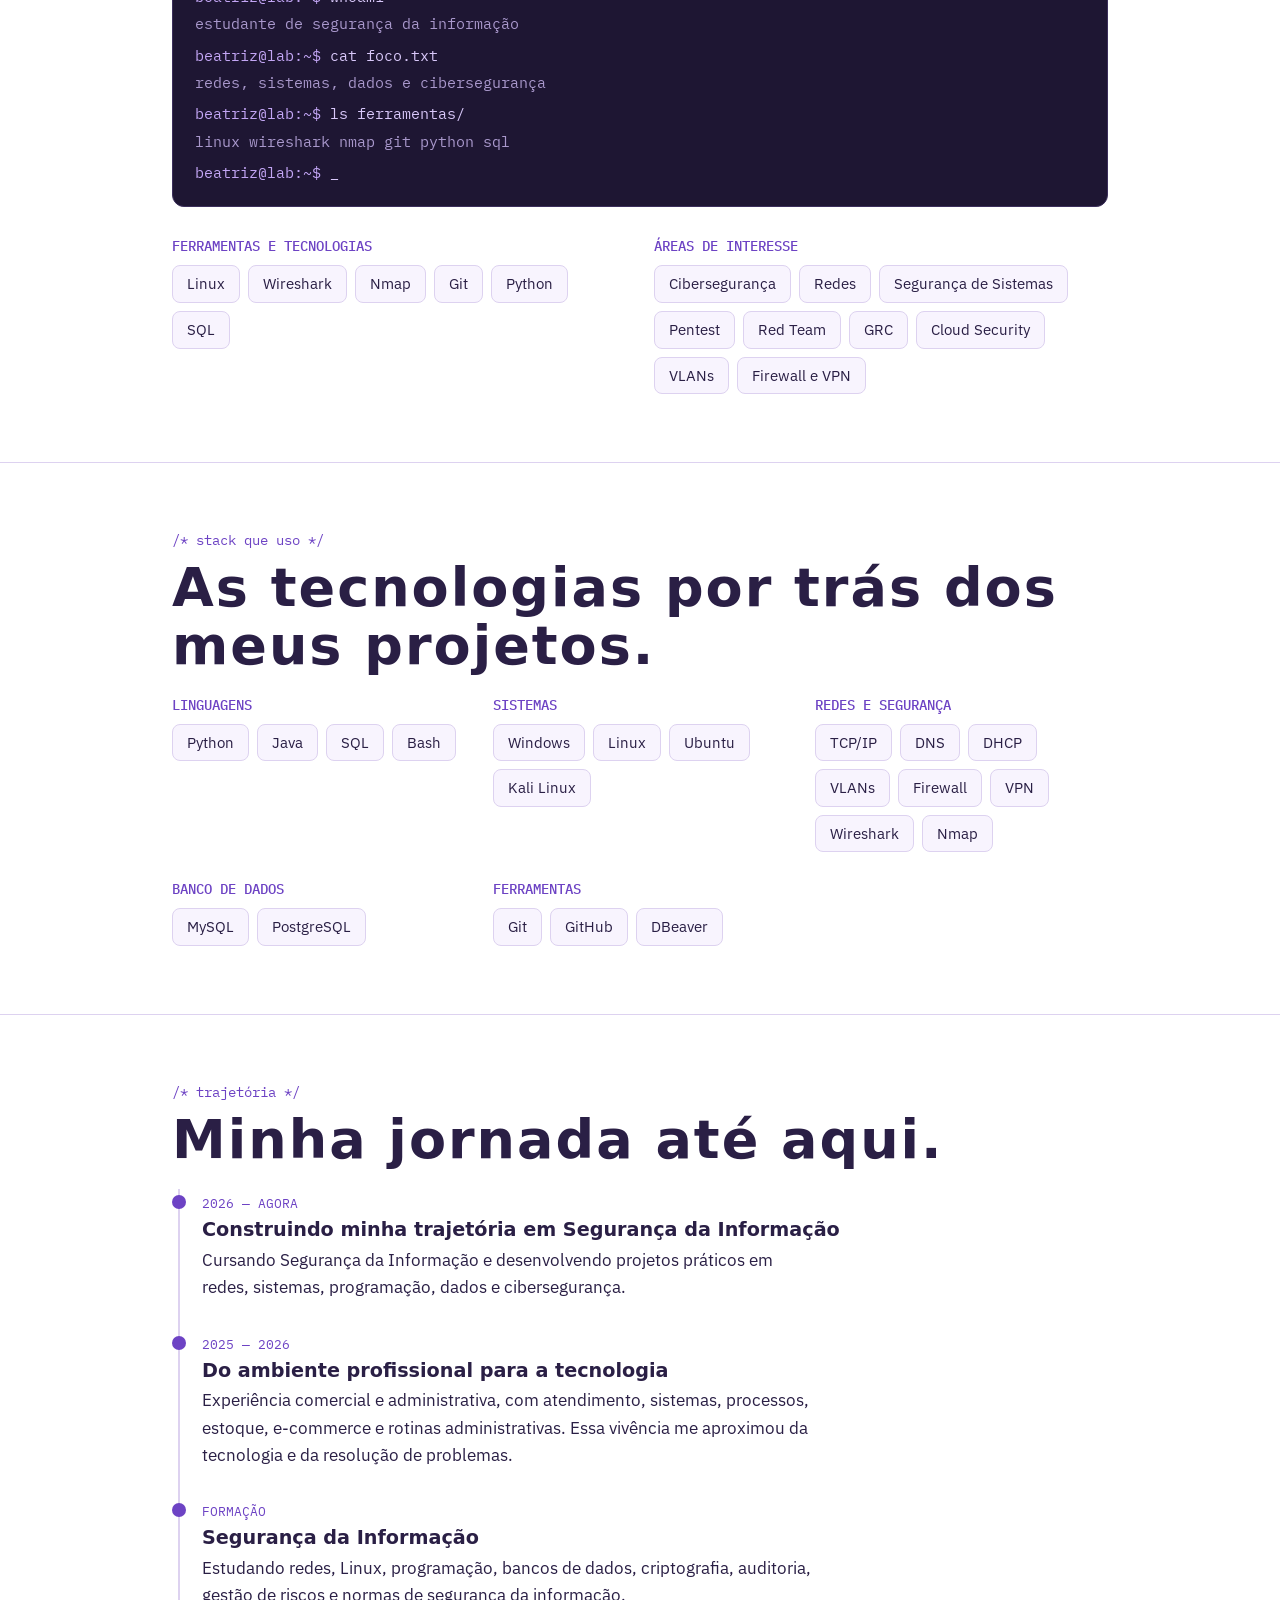
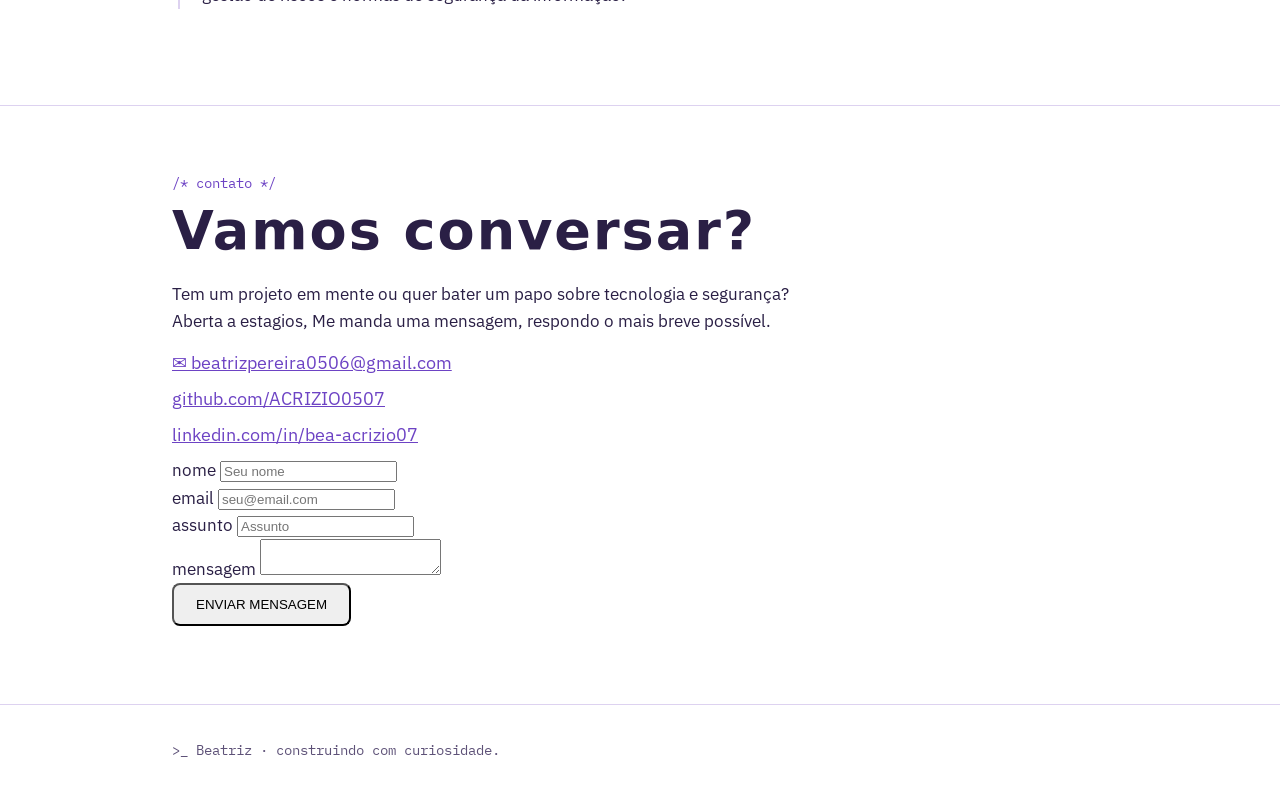
==== commit df6f1fd9: "Add contact form to index.html" ====
--- a/index.html
+++ b/index.html
@@ -296,6 +296,33 @@
 <a class="ct" href="https://www.linkedin.com/in/bea-acrizio07" target="_blank" rel="noopener noreferrer">
   linkedin.com/in/bea-acrizio07
 </a>
+       <form id="contactForm" class="contact-fade">
+      <div class="field">
+        <label dta-i18="contact.name">nome</label>
+        <input type="text" name="name" placeholder="Seu nome"
+        required data-i18n-placeholder="contact.namePh">
+      </div>
+      <div class="field">
+         <label dta-i18="contact.email">email</label>
+        <input type="email" name="email" placeholder="seu@email.com"
+        required>
+      </div>
+      <div class="field">
+         <label dta-i18="contact.subject">assunto</label>
+        <input type="text" name="subject" placeholder="Assunto"
+        required data-i18n-placeholder="contact.subjectPh">
+      </div>
+      <div class="field">
+         <label dta-i18="contact.message">mensagem</label>
+        <textarea name="message" placeholder="Sua mensagem..."
+        required data-i18n-placeholder="contact.messagePh">
+        </textarea>
+      </div>
+      <button type="submit" class="btn fill" style="width: fit-content; cursor:pointer" data--i18="contact.send">
+        ENVIAR MENSAGEM
+      </button>
+       </form>
+       </div>
   </section>
 
   <footer>
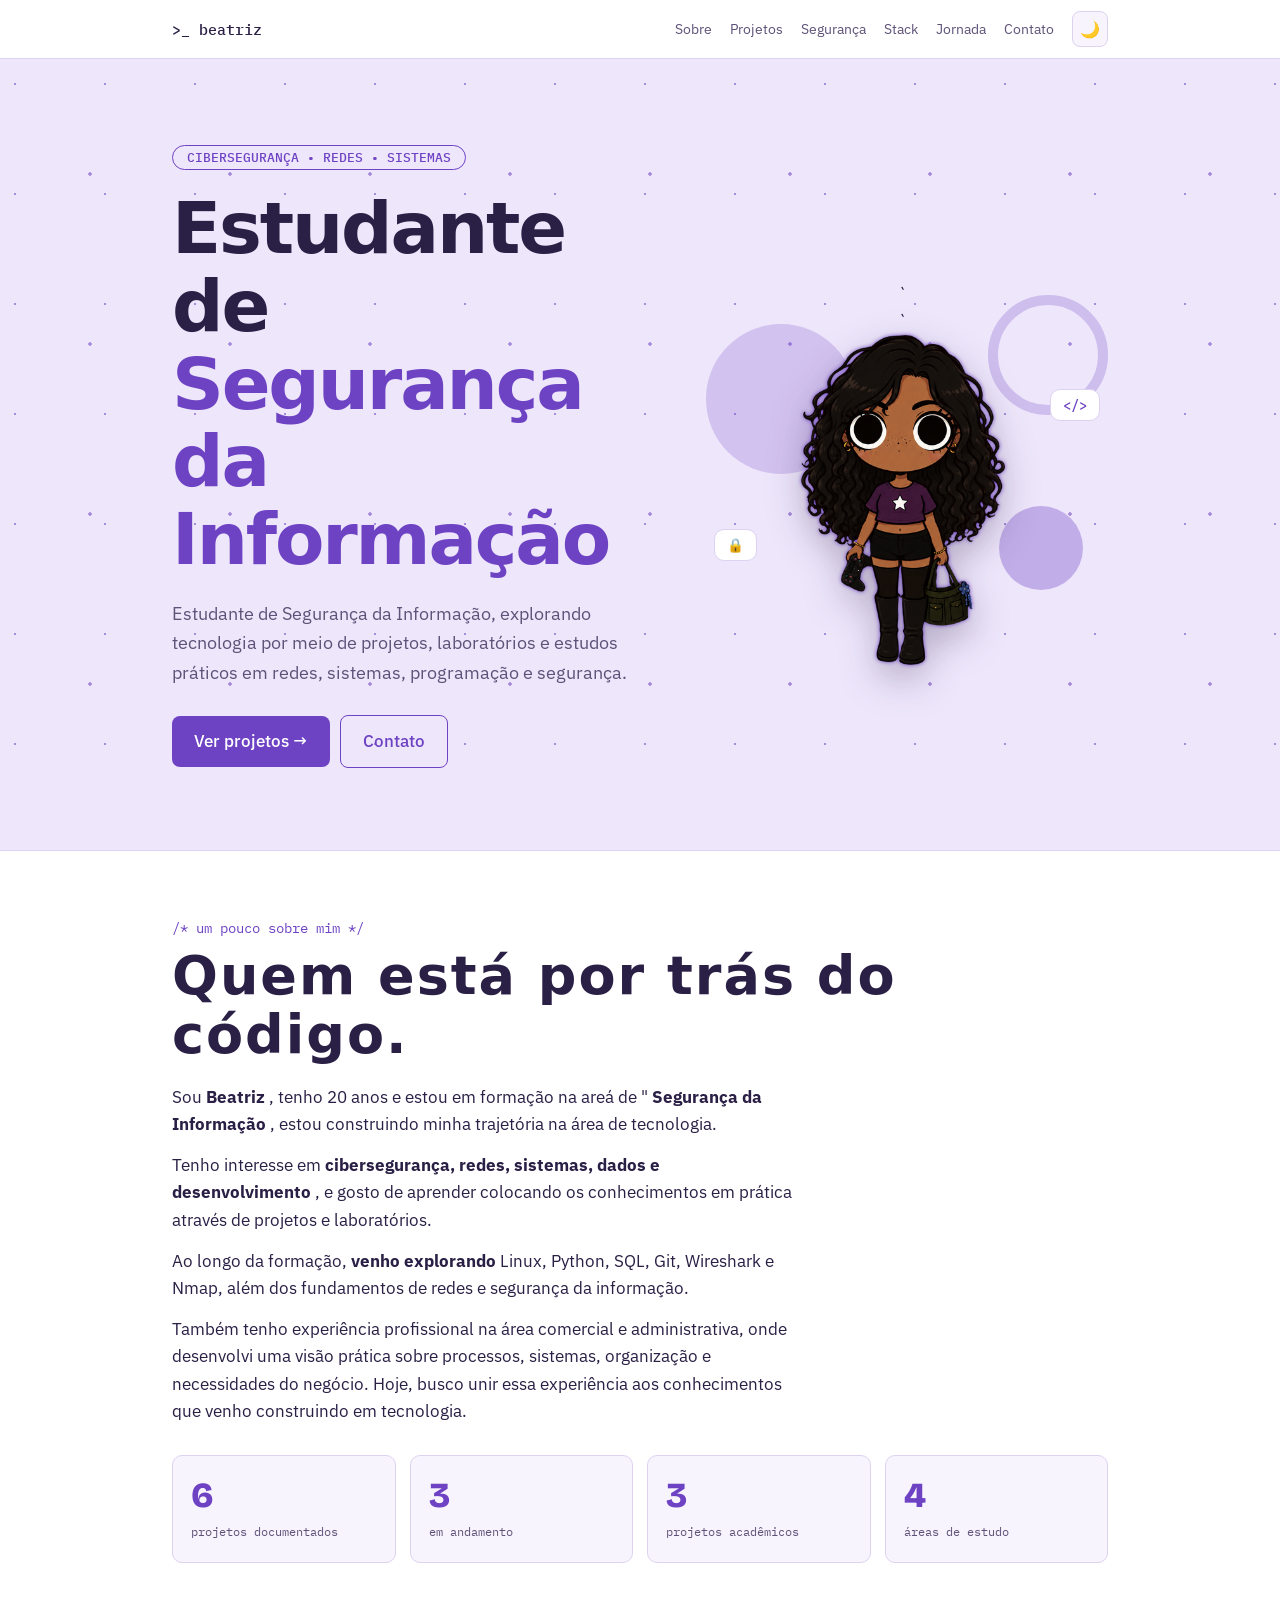
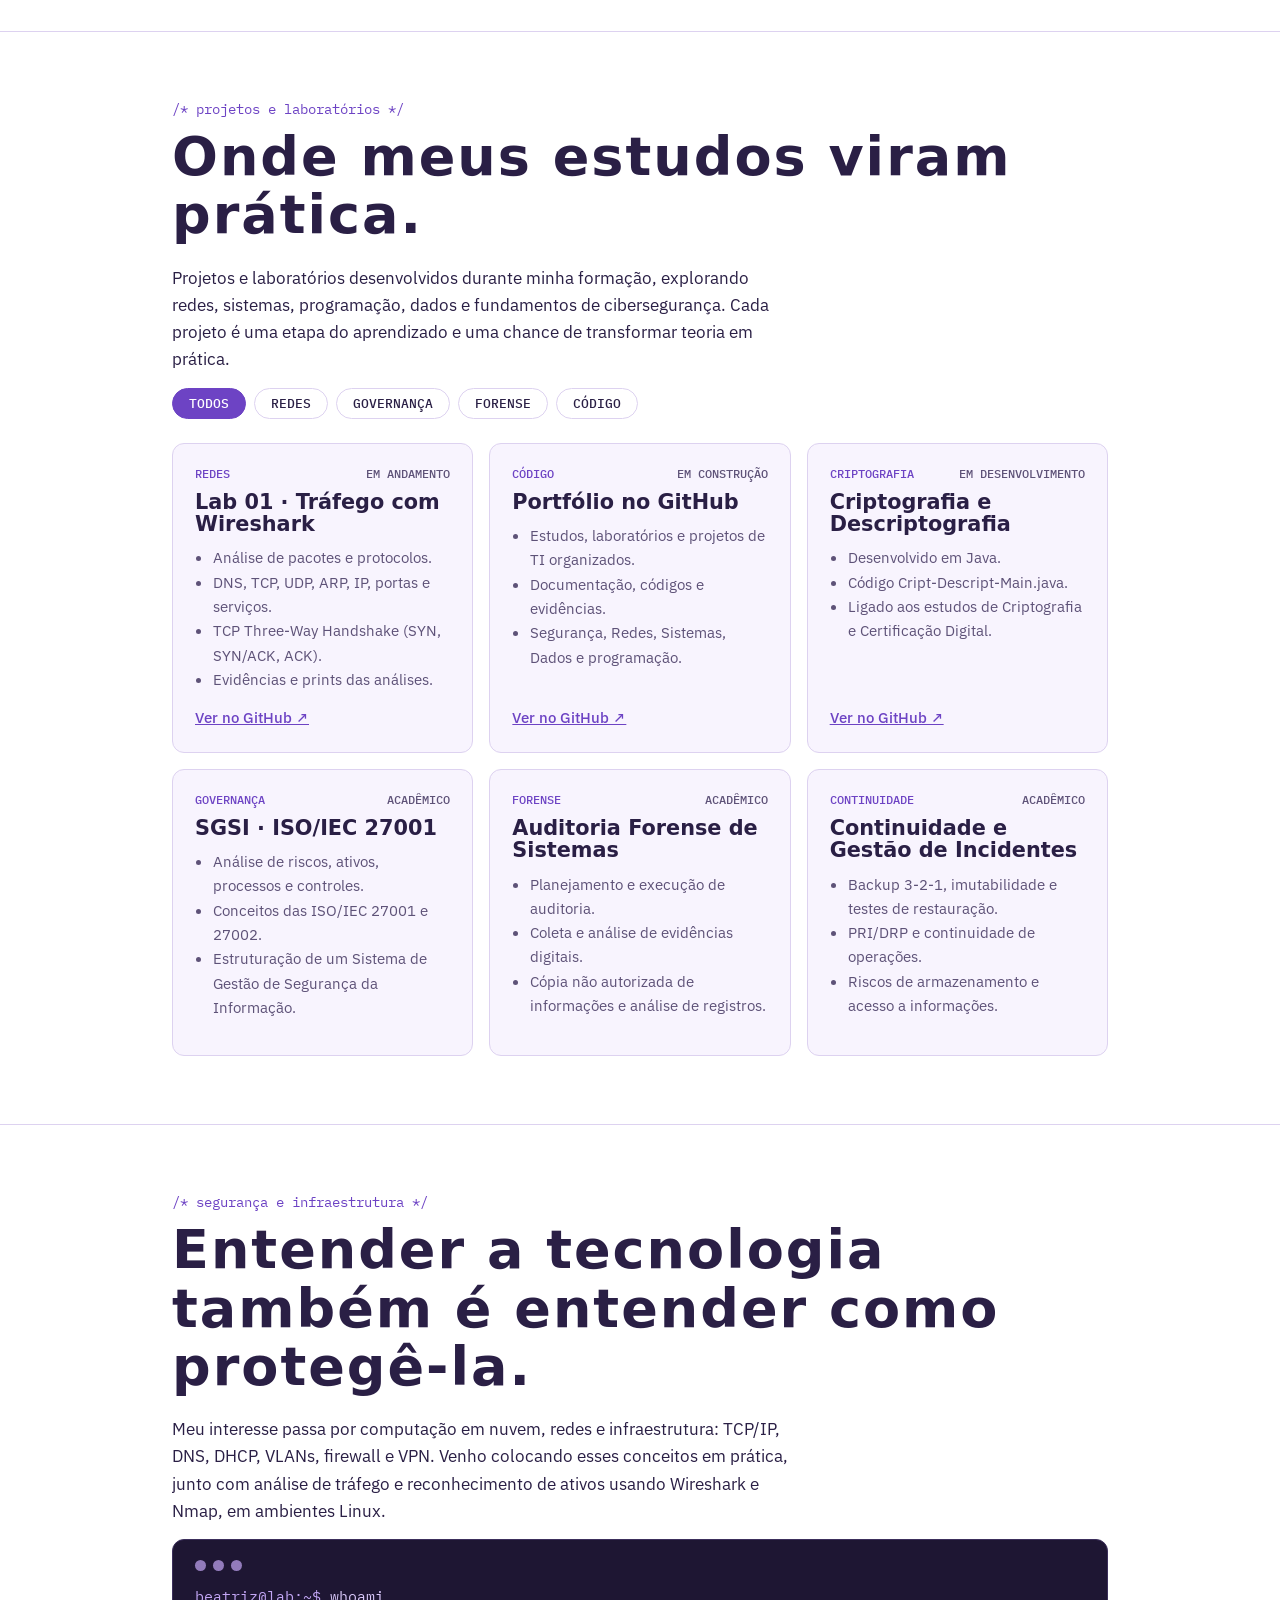
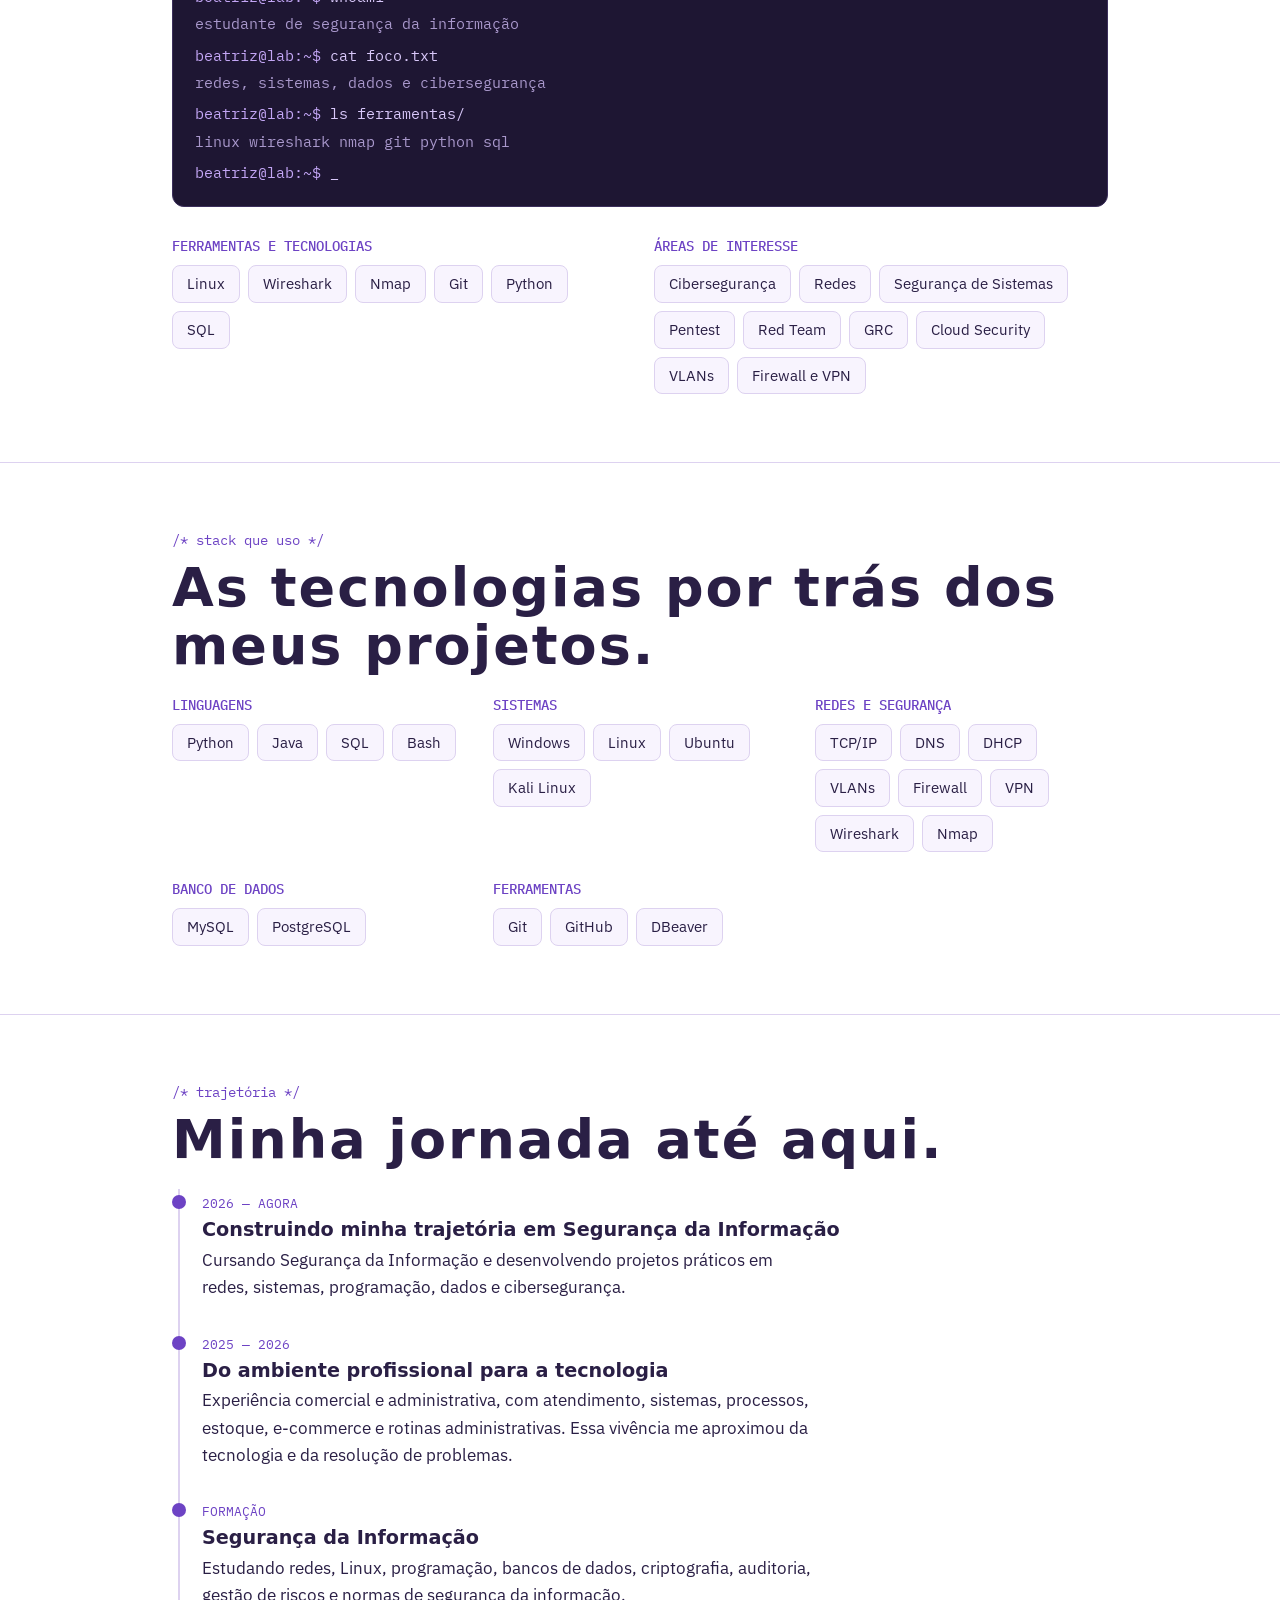
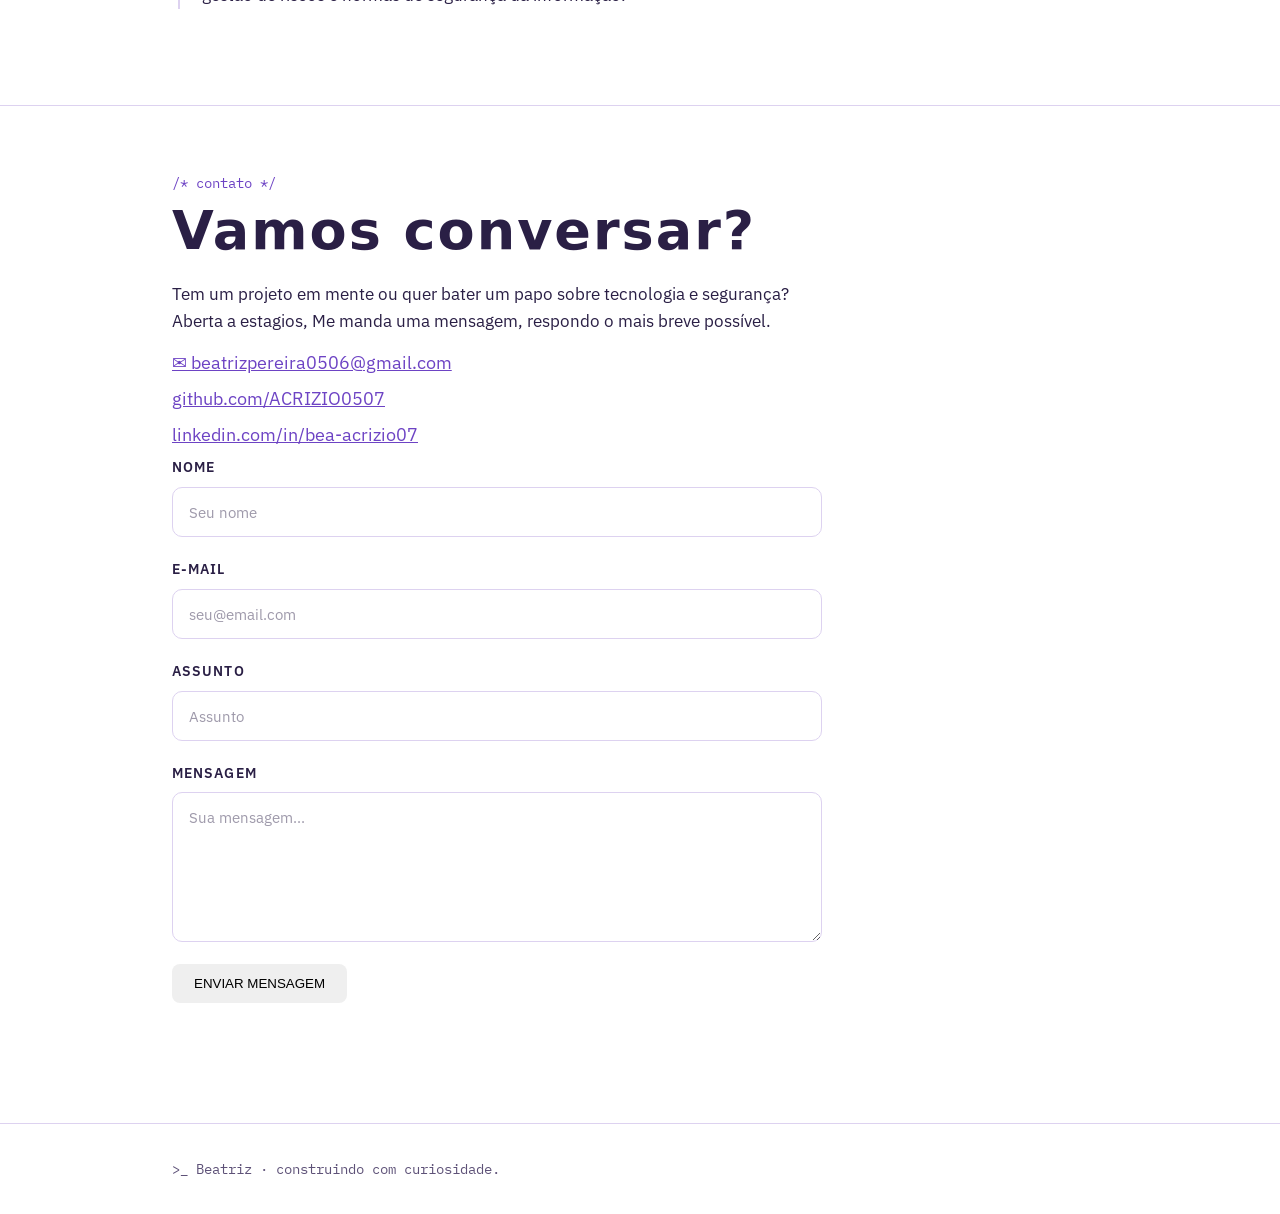
==== commit 80c34b63: "Update index.html" ====
--- a/index.html
+++ b/index.html
@@ -297,31 +297,65 @@
   linkedin.com/in/bea-acrizio07
 </a>
        <form id="contactForm" class="contact-fade">
-      <div class="field">
-        <label dta-i18="contact.name">nome</label>
-        <input type="text" name="name" placeholder="Seu nome"
-        required data-i18n-placeholder="contact.namePh">
-      </div>
-      <div class="field">
-         <label dta-i18="contact.email">email</label>
-        <input type="email" name="email" placeholder="seu@email.com"
-        required>
-      </div>
-      <div class="field">
-         <label dta-i18="contact.subject">assunto</label>
-        <input type="text" name="subject" placeholder="Assunto"
-        required data-i18n-placeholder="contact.subjectPh">
-      </div>
-      <div class="field">
-         <label dta-i18="contact.message">mensagem</label>
-        <textarea name="message" placeholder="Sua mensagem..."
-        required data-i18n-placeholder="contact.messagePh">
-        </textarea>
-      </div>
-      <button type="submit" class="btn fill" style="width: fit-content; cursor:pointer" data--i18="contact.send">
-        ENVIAR MENSAGEM
-      </button>
-       </form>
+
+  <div class="field">
+    <label for="name" data-i18n="contact.name">Nome</label>
+    <input
+      type="text"
+      id="name"
+      name="name"
+      placeholder="Seu nome"
+      required
+      data-i18n-placeholder="contact.namePh"
+    >
+  </div>
+
+  <div class="field">
+    <label for="email" data-i18n="contact.email">E-mail</label>
+    <input
+      type="email"
+      id="email"
+      name="email"
+      placeholder="seu@email.com"
+      required
+      data-i18n-placeholder="contact.emailPh"
+    >
+  </div>
+
+  <div class="field">
+    <label for="subject" data-i18n="contact.subject">Assunto</label>
+    <input
+      type="text"
+      id="subject"
+      name="subject"
+      placeholder="Assunto"
+      required
+      data-i18n-placeholder="contact.subjectPh"
+    >
+  </div>
+
+  <div class="field">
+    <label for="message" data-i18n="contact.message">Mensagem</label>
+    <textarea
+      id="message"
+      name="message"
+      placeholder="Sua mensagem..."
+      required
+      data-i18n-placeholder="contact.messagePh"
+    ></textarea>
+  </div>
+
+  <button
+    type="submit"
+    class="btn fill contact-submit"
+    data-i18n="contact.send"
+  >
+    ENVIAR MENSAGEM
+  </button>
+
+  <p id="formStatus" class="form-status" aria-live="polite"></p>
+
+</form>
        </div>
   </section>
 
--- a/css/style.css
+++ b/css/style.css
@@ -173,6 +173,145 @@
     margin: 20px 0 28px;
     color: var(--mute)
 }
+/* =========================================================
+   FORMULÁRIO DE CONTATO
+   ========================================================= */
+
+#contactForm {
+  display: flex;
+  flex-direction: column;
+  gap: 22px;
+  width: 100%;
+  max-width: 650px;
+}
+
+#contactForm .field {
+  display: flex;
+  flex-direction: column;
+  gap: 8px;
+}
+
+#contactForm label {
+  font-size: 0.85rem;
+  font-weight: 600;
+  text-transform: uppercase;
+  letter-spacing: 0.08em;
+  color: var(--ink);
+}
+
+#contactForm input,
+#contactForm textarea {
+  width: 100%;
+  box-sizing: border-box;
+
+  padding: 14px 16px;
+
+  border: 1px solid var(--line);
+  border-radius: 10px;
+
+  background: transparent;
+  color: var(--ink);
+
+  font-family: inherit;
+  font-size: 0.95rem;
+
+  outline: none;
+
+  transition:
+    border-color 0.2s ease,
+    box-shadow 0.2s ease,
+    background 0.2s ease;
+}
+
+#contactForm textarea {
+  min-height: 150px;
+  resize: vertical;
+}
+
+#contactForm input::placeholder,
+#contactForm textarea::placeholder {
+  color: var(--ink);
+  opacity: 0.45;
+}
+
+/* Foco */
+
+#contactForm input:focus,
+#contactForm textarea:focus {
+  border-color: var(--puple);
+
+  box-shadow:
+    0 0 0 3px rgba(155, 92, 255, 0.12);
+
+  background: rgba(155, 92, 255, 0.03);
+}
+
+/* Botão */
+
+.contact-submit {
+  width: fit-content;
+  cursor: pointer;
+  border: none;
+  margin-top: 4px;
+}
+
+/* Estado de envio */
+
+.contact-submit.loading {
+  opacity: 0.7;
+  pointer-events: none;
+}
+
+/* Mensagem */
+
+.form-status {
+  min-height: 20px;
+  margin: 0;
+
+  font-size: 0.9rem;
+  line-height: 1.5;
+}
+
+.form-status.success {
+  color: var(--puple);
+}
+
+.form-status.error {
+  color: #c0392b;
+}
+
+/* Tema escuro */
+
+[data-theme="dark"] #contactForm input,
+[data-theme="dark"] #contactForm textarea {
+  background: rgba(255, 255, 255, 0.03);
+  border-color: rgba(255, 255, 255, 0.15);
+}
+
+[data-theme="dark"] #contactForm input:focus,
+[data-theme="dark"] #contactForm textarea:focus {
+  border-color: var(--puple);
+  background: rgba(155, 92, 255, 0.06);
+}
+
+/* Mobile */
+
+@media (max-width: 600px) {
+
+  #contactForm {
+    gap: 18px;
+  }
+
+  #contactForm input,
+  #contactForm textarea {
+    font-size: 16px;
+  }
+
+  .contact-submit {
+    width: 100%;
+  }
+
+}
 
 .btn {
     display: inline-block;
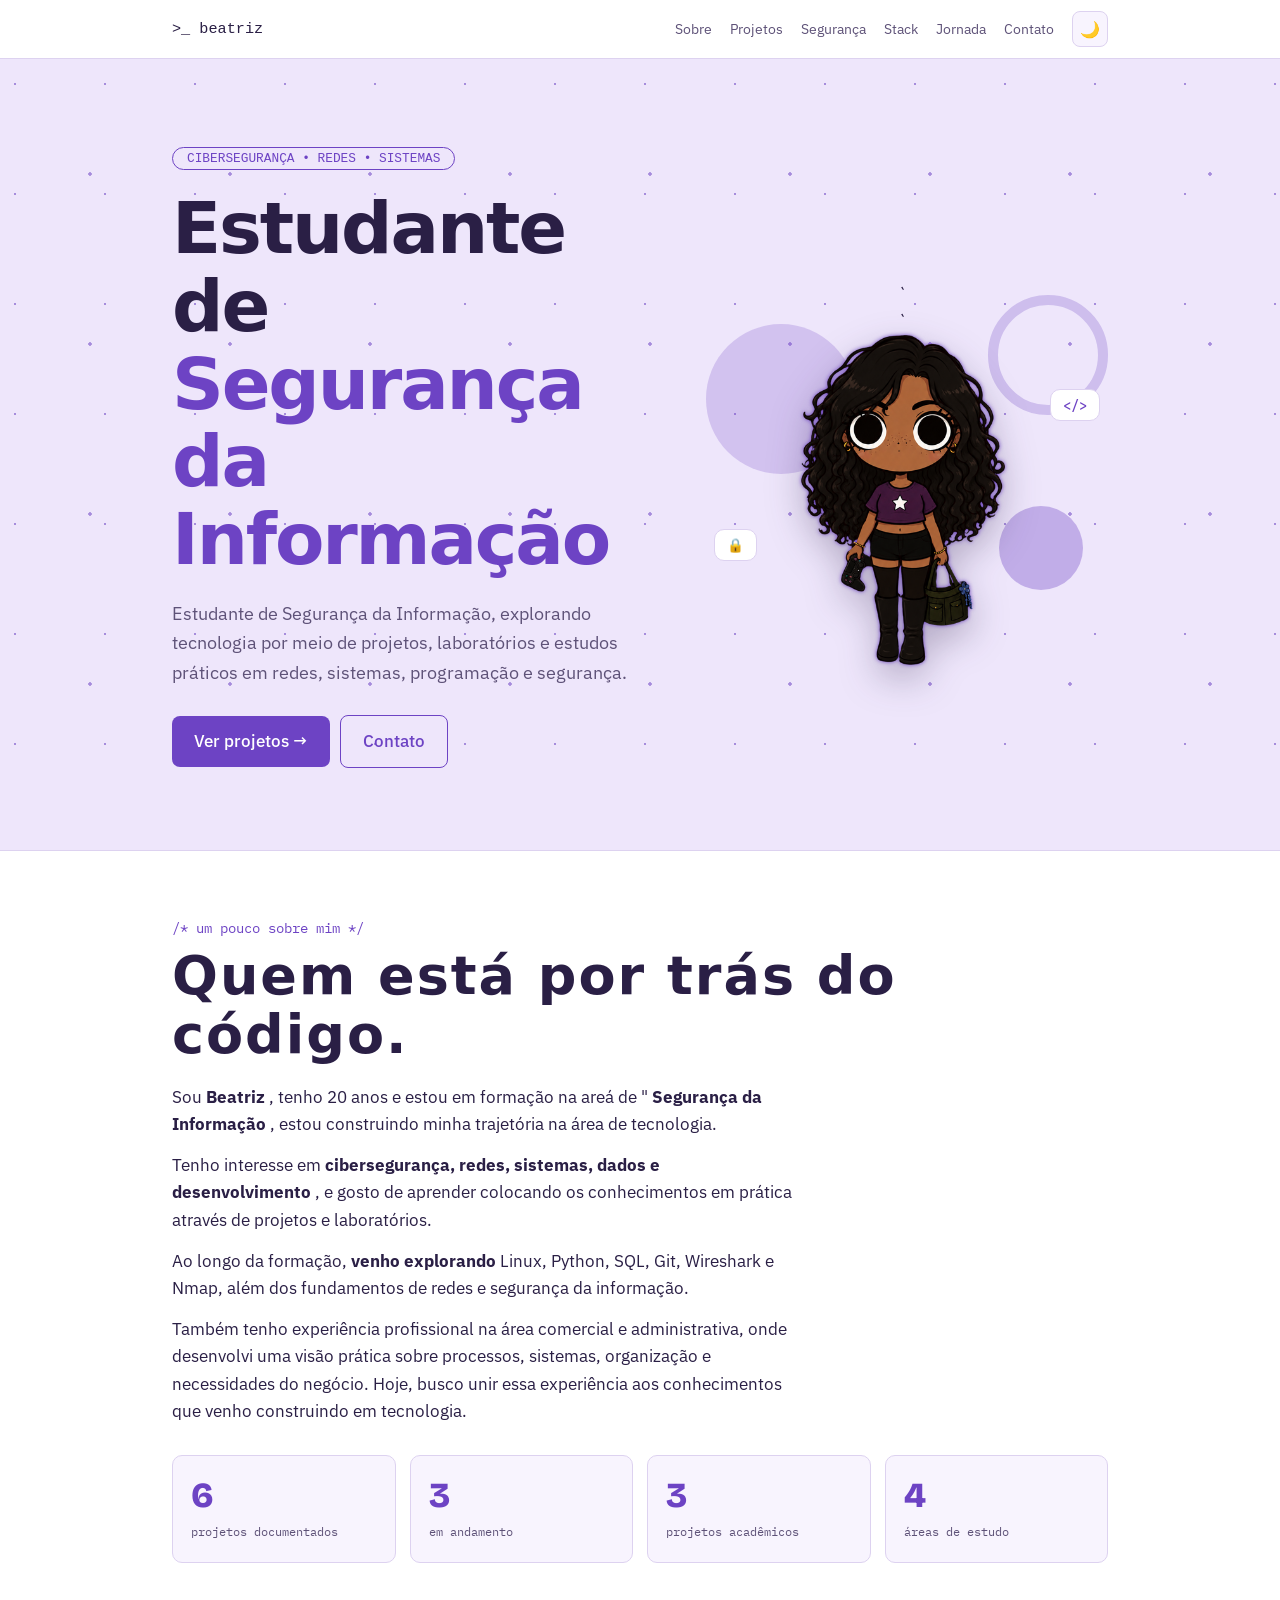
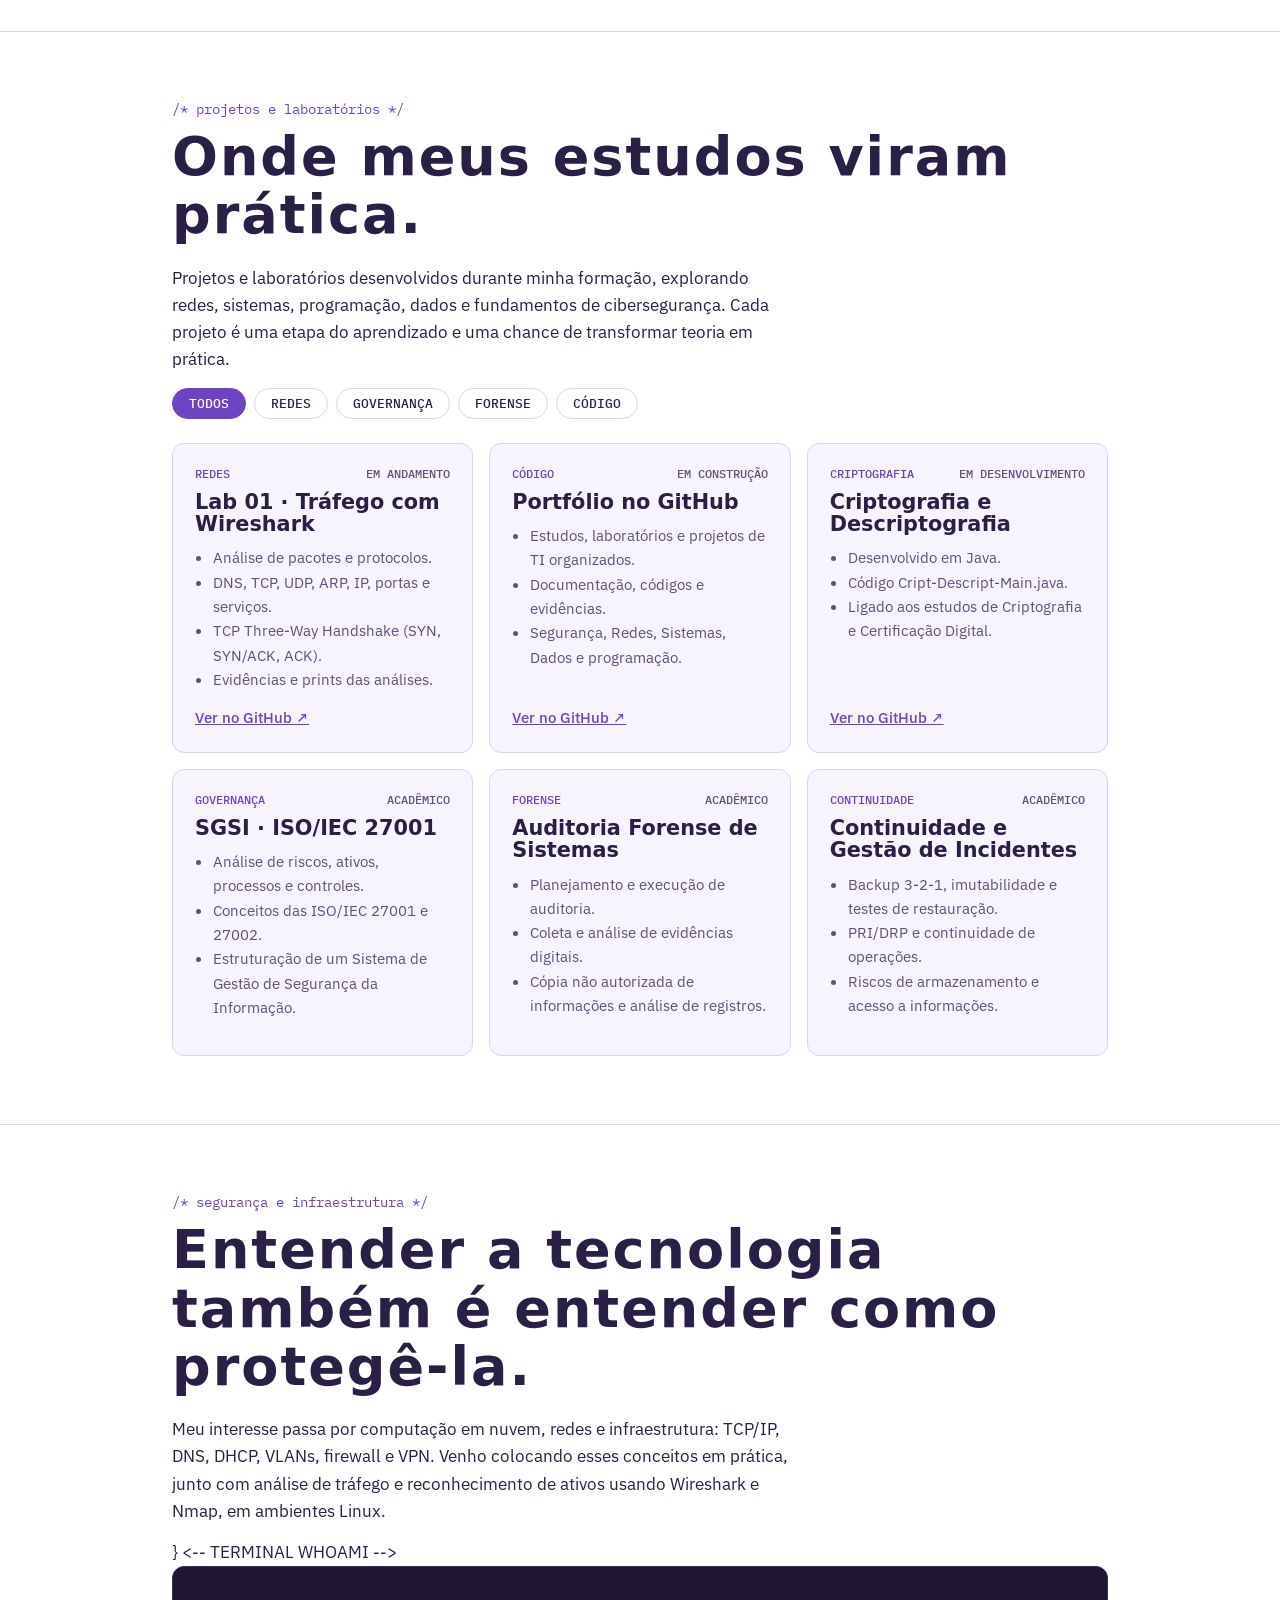
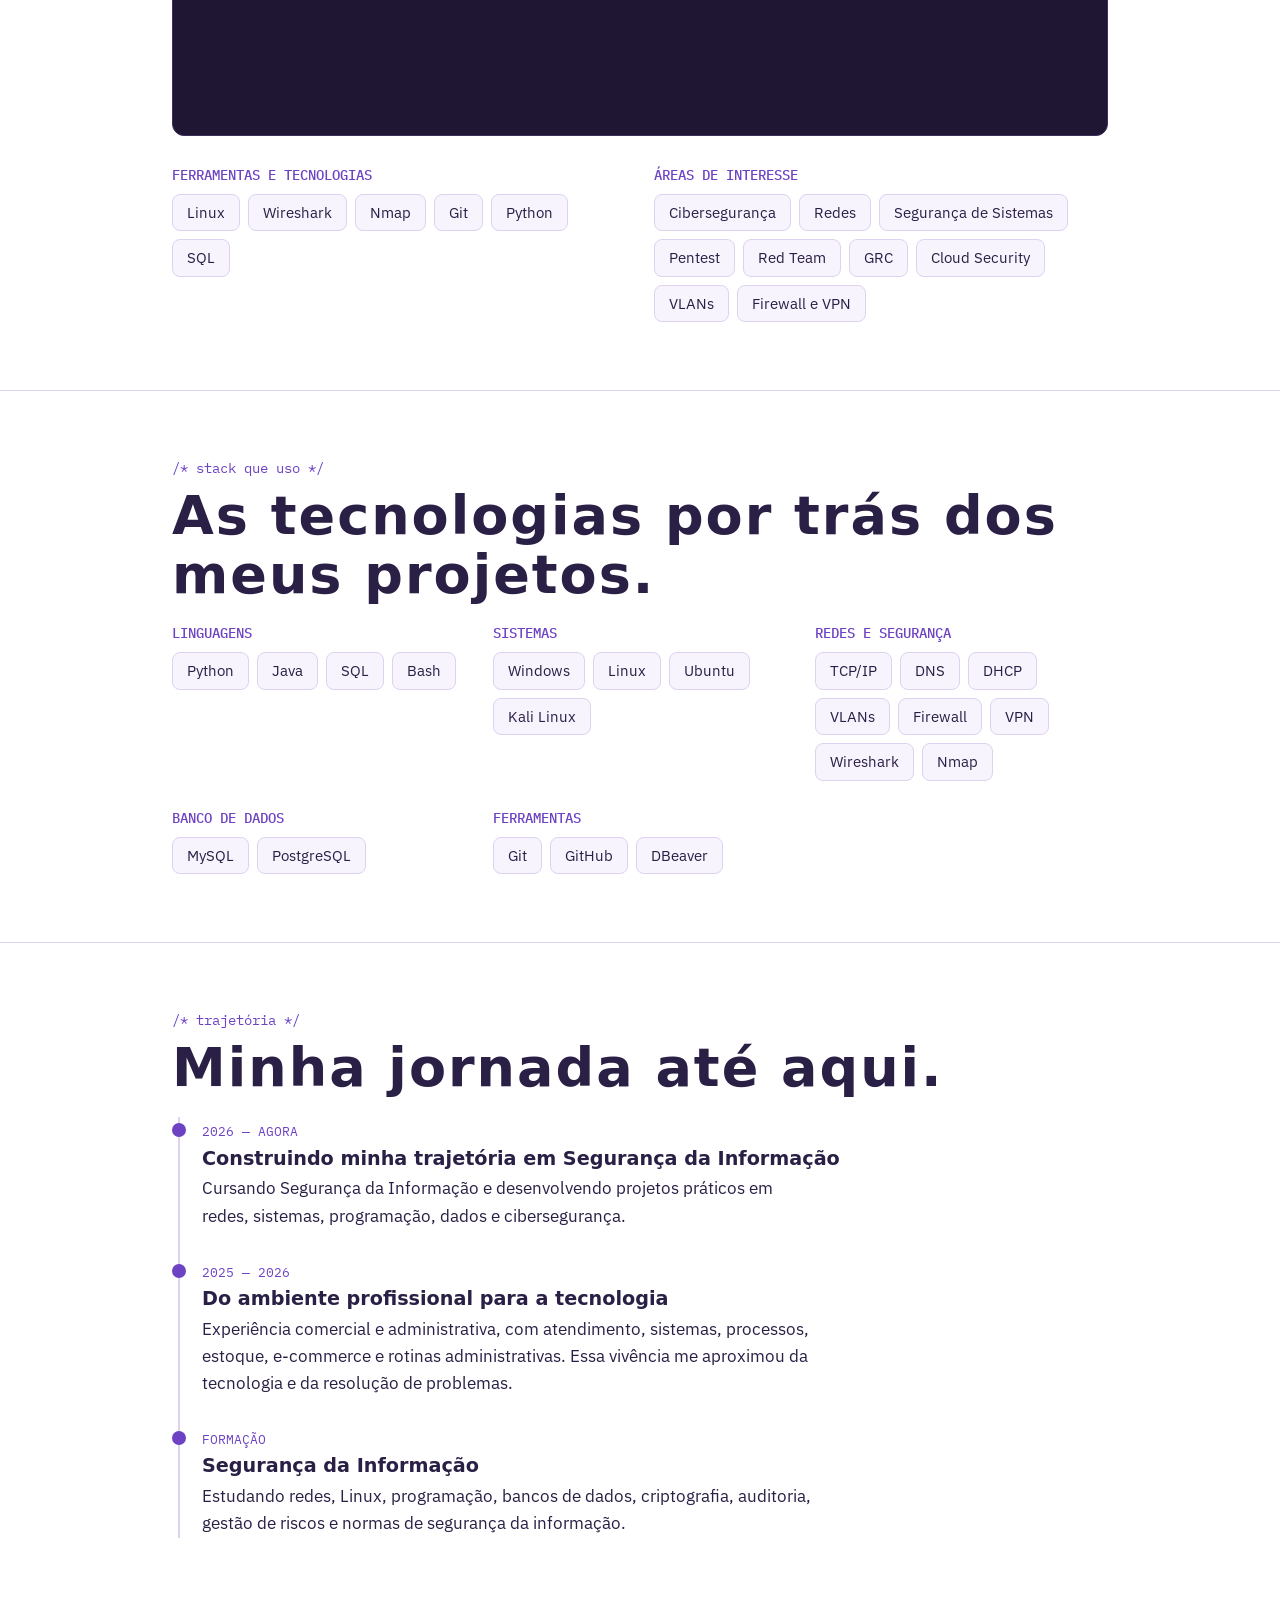
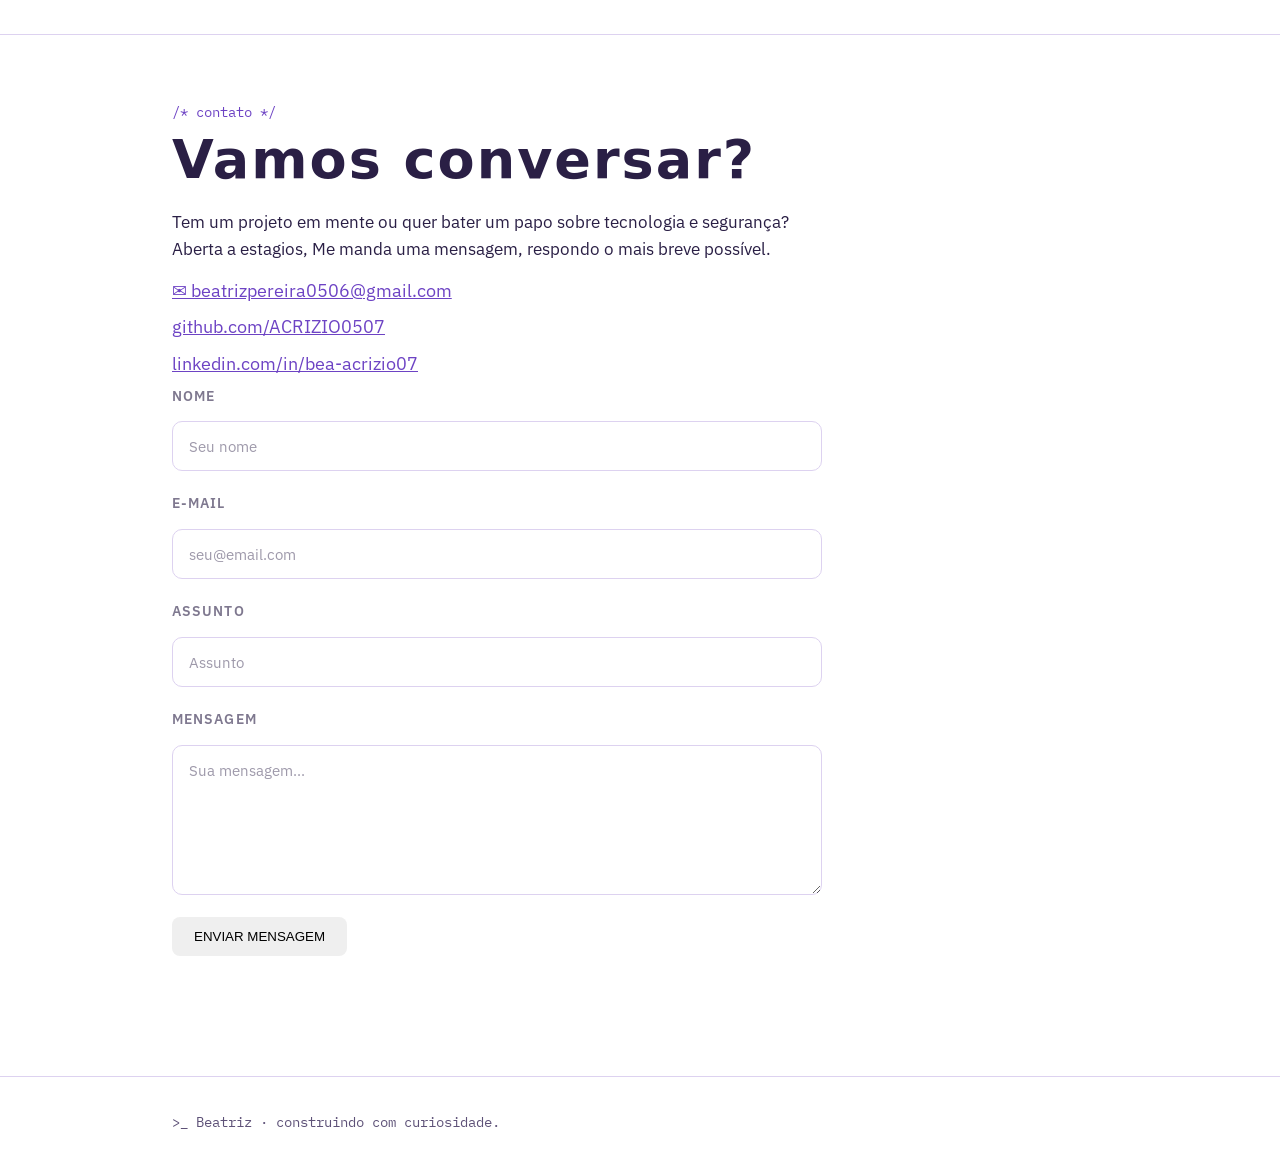
==== commit 56ae2bb5: "Update index.html" ====
--- a/index.html
+++ b/index.html
@@ -161,16 +161,19 @@
       <p>Meu interesse passa por computação em nuvem, redes e infraestrutura: TCP/IP, DNS, DHCP, VLANs, firewall e VPN.
         Venho colocando esses conceitos em prática, junto com análise de tráfego e reconhecimento de ativos usando
         Wireshark e Nmap, em ambientes Linux.</p>
+      }
+      
+      <-- TERMINAL WHOAMI -->
+        
       <div class="term">
-        <div class="d"><i></i><i></i><i></i></div>
-        <div><span class="p">beatriz@lab:~$</span> whoami</div>
-        <div class="o">estudante de segurança da informação</div>
-        <div><span class="p">beatriz@lab:~$</span> cat foco.txt</div>
-        <div class="o">redes, sistemas, dados e cibersegurança</div>
-        <div><span class="p">beatriz@lab:~$</span> ls ferramentas/</div>
-        <div class="o">linux wireshark nmap git python sql</div>
-        <div><span class="p">beatriz@lab:~$</span> _</div>
-      </div>
+        <div class="term-linha"></div>
+          <div class="term-linha"></div>
+            <div class="term-linha"></div>
+              <div class="term-linha"></div>
+                <div class="term-linha"></div>
+                  <div class="term-linha"></div>
+                  </div>
+
       <div class="two">
         <div>
           <h3>FERRAMENTAS E TECNOLOGIAS</h3>
--- a/css/style.css
+++ b/css/style.css
@@ -96,7 +96,7 @@
 }
 
 .logo {
-    font: 500 .95rem "IBM Plex Mono", monospace;
+    font: 500 .95rem 'JetBrains Mono', monospace;
     text-decoration: none;
     color: var(--ink);
     white-space: nowrap
@@ -151,7 +151,7 @@
     color: var(--acc);
     border-radius: 99px;
     padding: 3px 14px;
-    font: 500 .8rem "IBM Plex Mono", monospace;
+    font: 500 .8rem "JetBrains Mono", monospace;
     margin-bottom: 20px
 }
 
@@ -197,6 +197,13 @@
   text-transform: uppercase;
   letter-spacing: 0.08em;
   color: var(--ink);
+}
+.field label {
+  font-size: 11px;
+  letter-spacing: 1px;
+  opacity: .6;
+  display: block;
+  margin-bottom: 6px;
 }
 
 #contactForm input,
@@ -668,39 +675,35 @@
     }
 }
 
+/* TERMINAL - WHOAMI */
+
 .term {
-    background: #1E1633;
+    background: #1E1633;          /* ou rgba(0,0,0,.55) pro fundo animado aparecer */
     border: 1px solid #3C2F5C;
     border-radius: 12px;
     padding: 20px 22px;
     margin: 0 0 30px;
     font: 400 .95rem/1.8 "IBM Plex Mono", monospace;
     color: #D9C8FA;
-    overflow-x: auto
-}
-
-.term .d {
-    display: flex;
-    gap: 7px;
-    margin-bottom: 12px
-}
-
-.term .d i {
-    width: 11px;
-    height: 11px;
-    border-radius: 50%;
-    background: #C3A6F5;
-    opacity: .7
-}
-
-.term .p {
-    color: #C3A6F5
-}
-
-.term .o {
-    color: #A998CC;
-    margin-bottom: 4px
-}
+    overflow-x: auto;
+    position: relative;
+    z-index: 1;
+}
+.term .d { display: flex; gap: 7px; margin-bottom: 12px }
+.term .d i { width: 11px; height: 11px; border-radius: 50%; background: #C3A6F5; opacity: .7 }
+.term .p { color: #C3A6F5 }
+.term .o { color: #A998CC; margin-bottom: 4px }
+
+/* efeito de escrita */
+.term-linha { min-height: 1.4em; white-space: pre-wrap; }
+.cursor::after {
+  content: "▮";
+  margin-left: 2px;
+  animation: piscar 1s steps(1) infinite;
+}
+@keyframes piscar { 50% { opacity: 0; } }
+
+
 
 .glitch {
     position: relative;
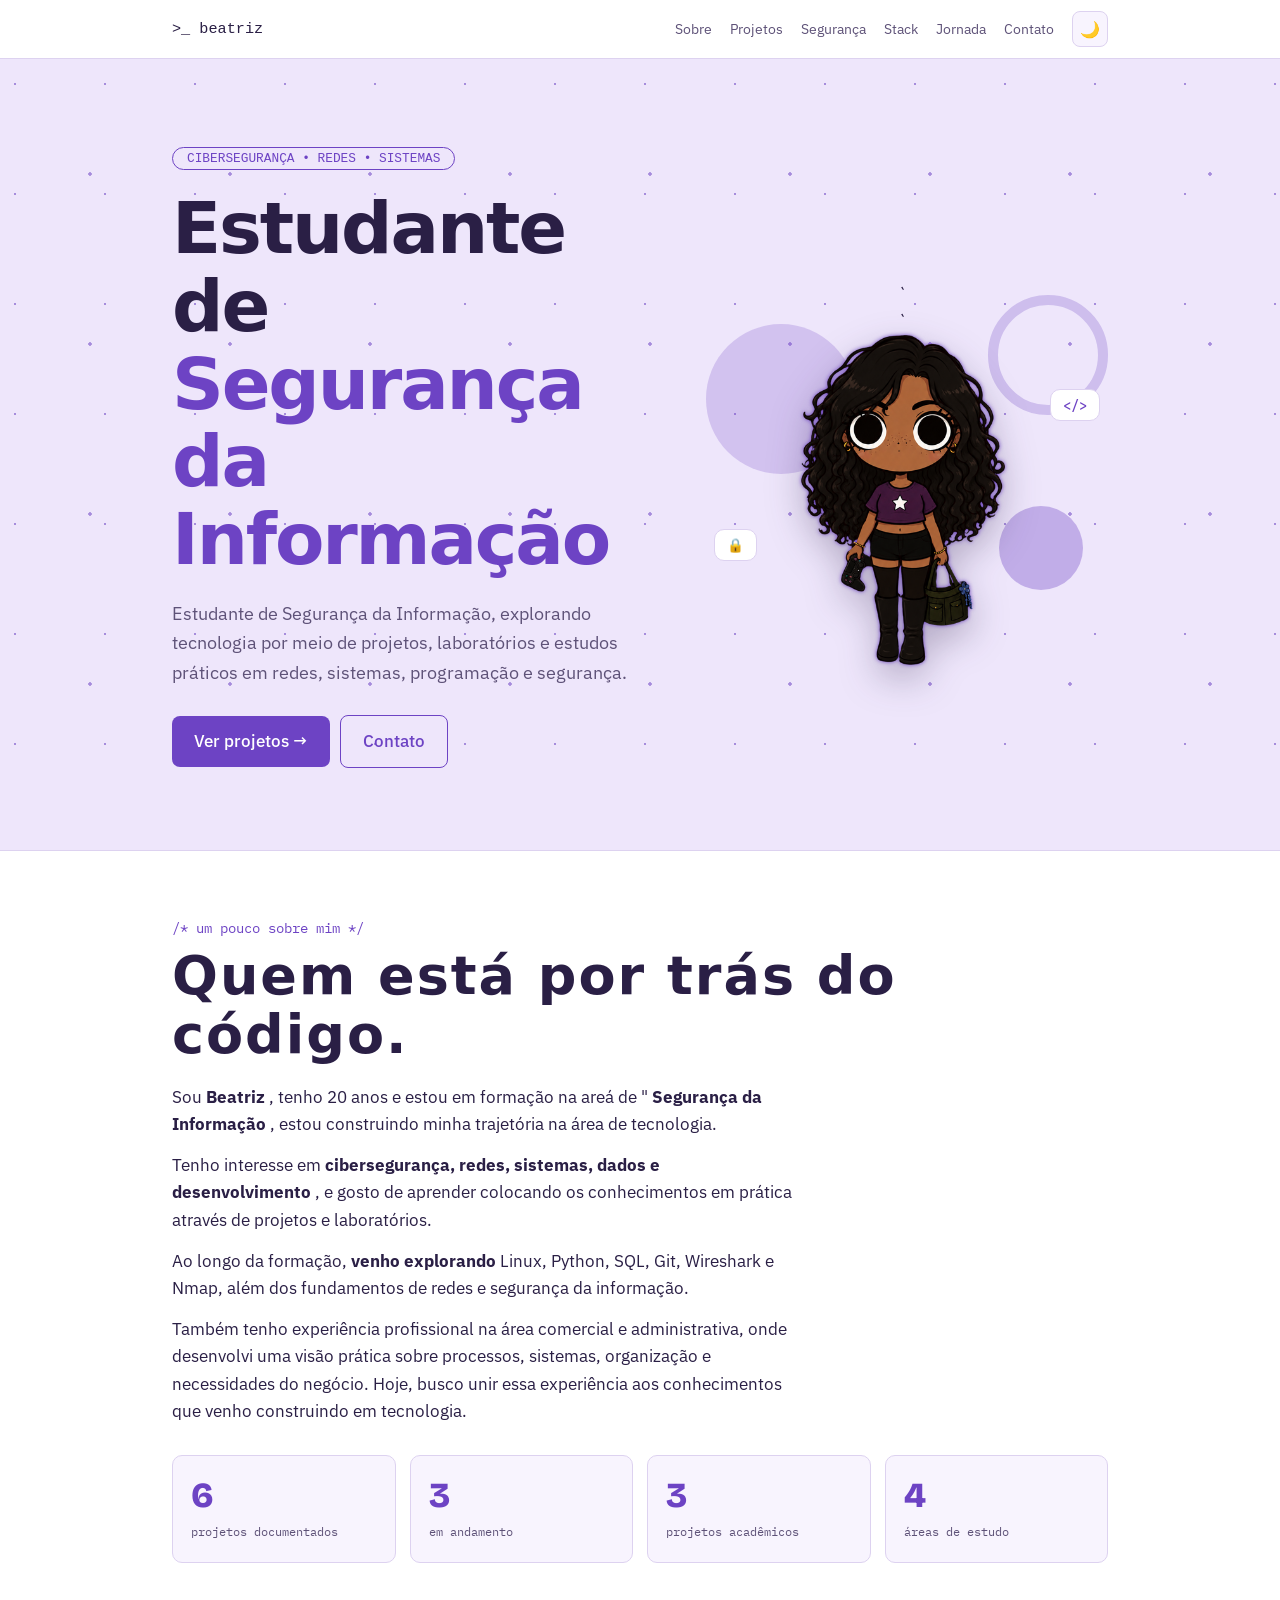
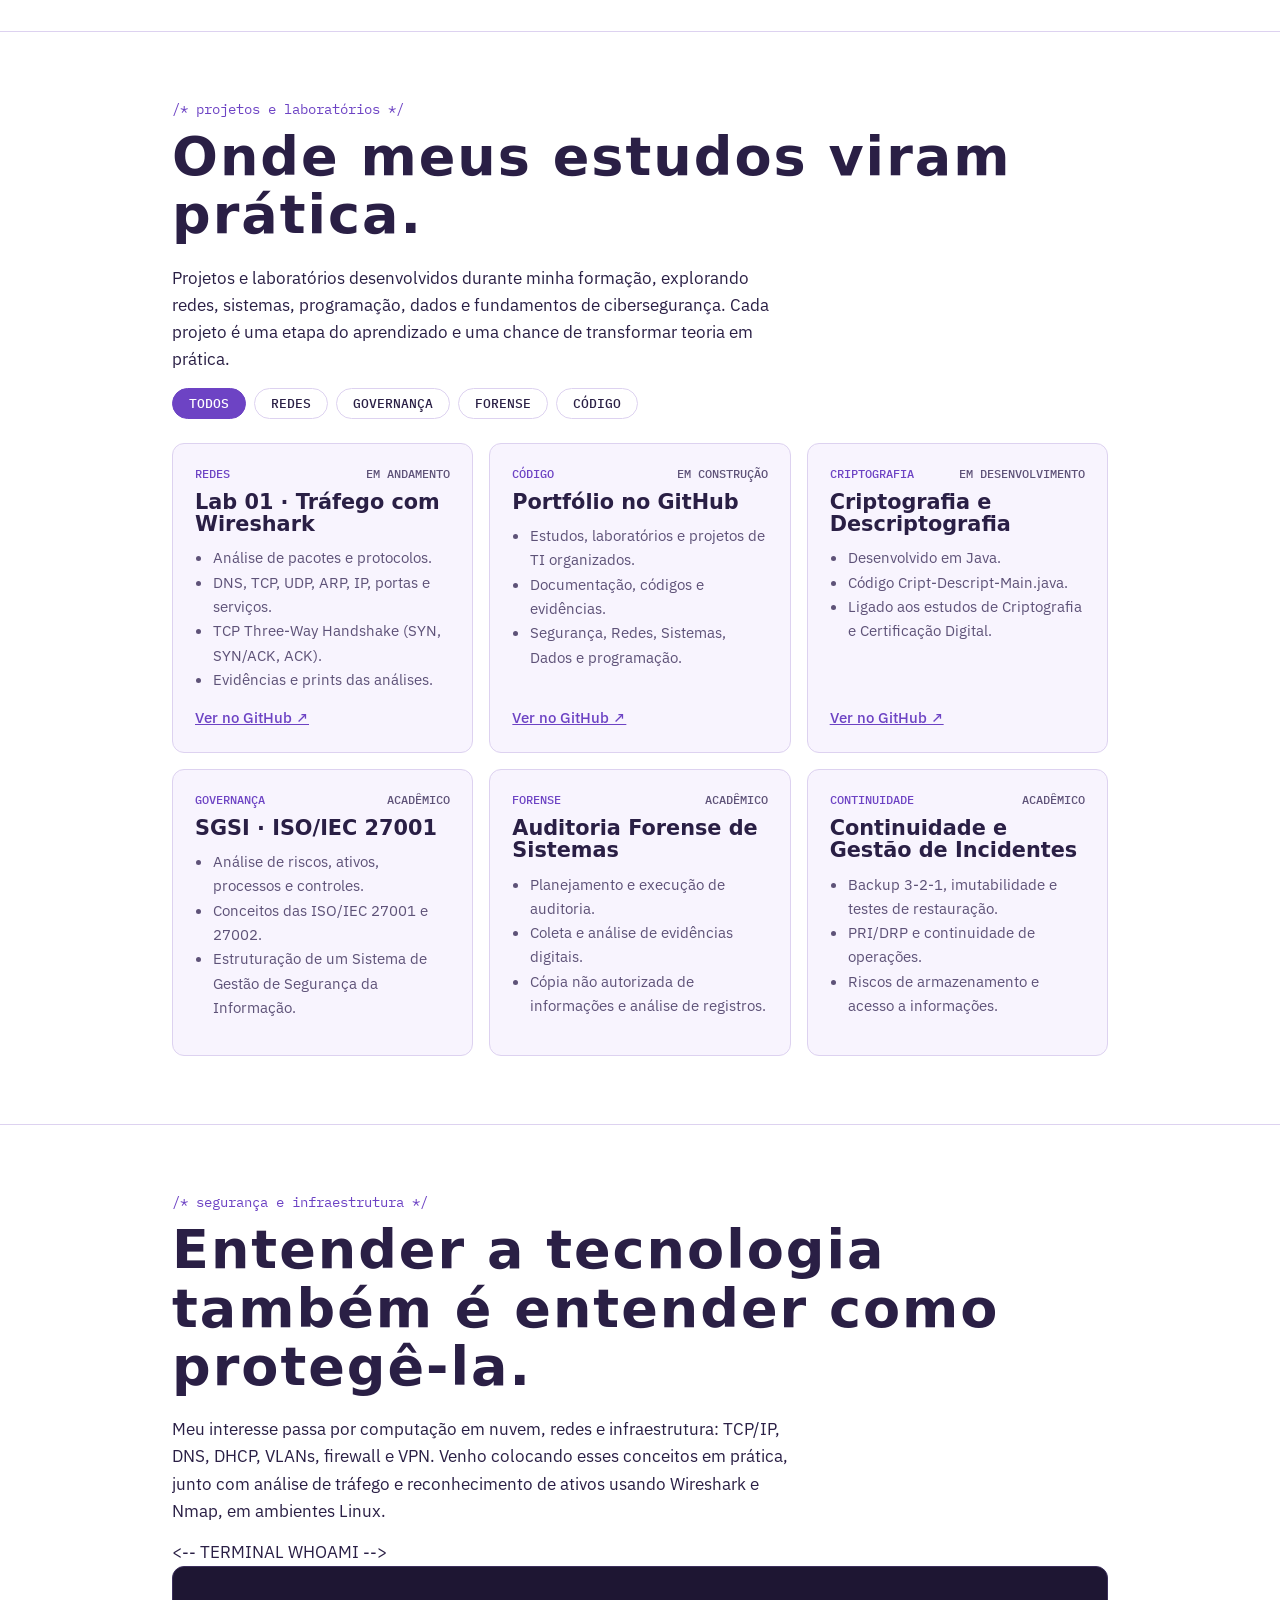
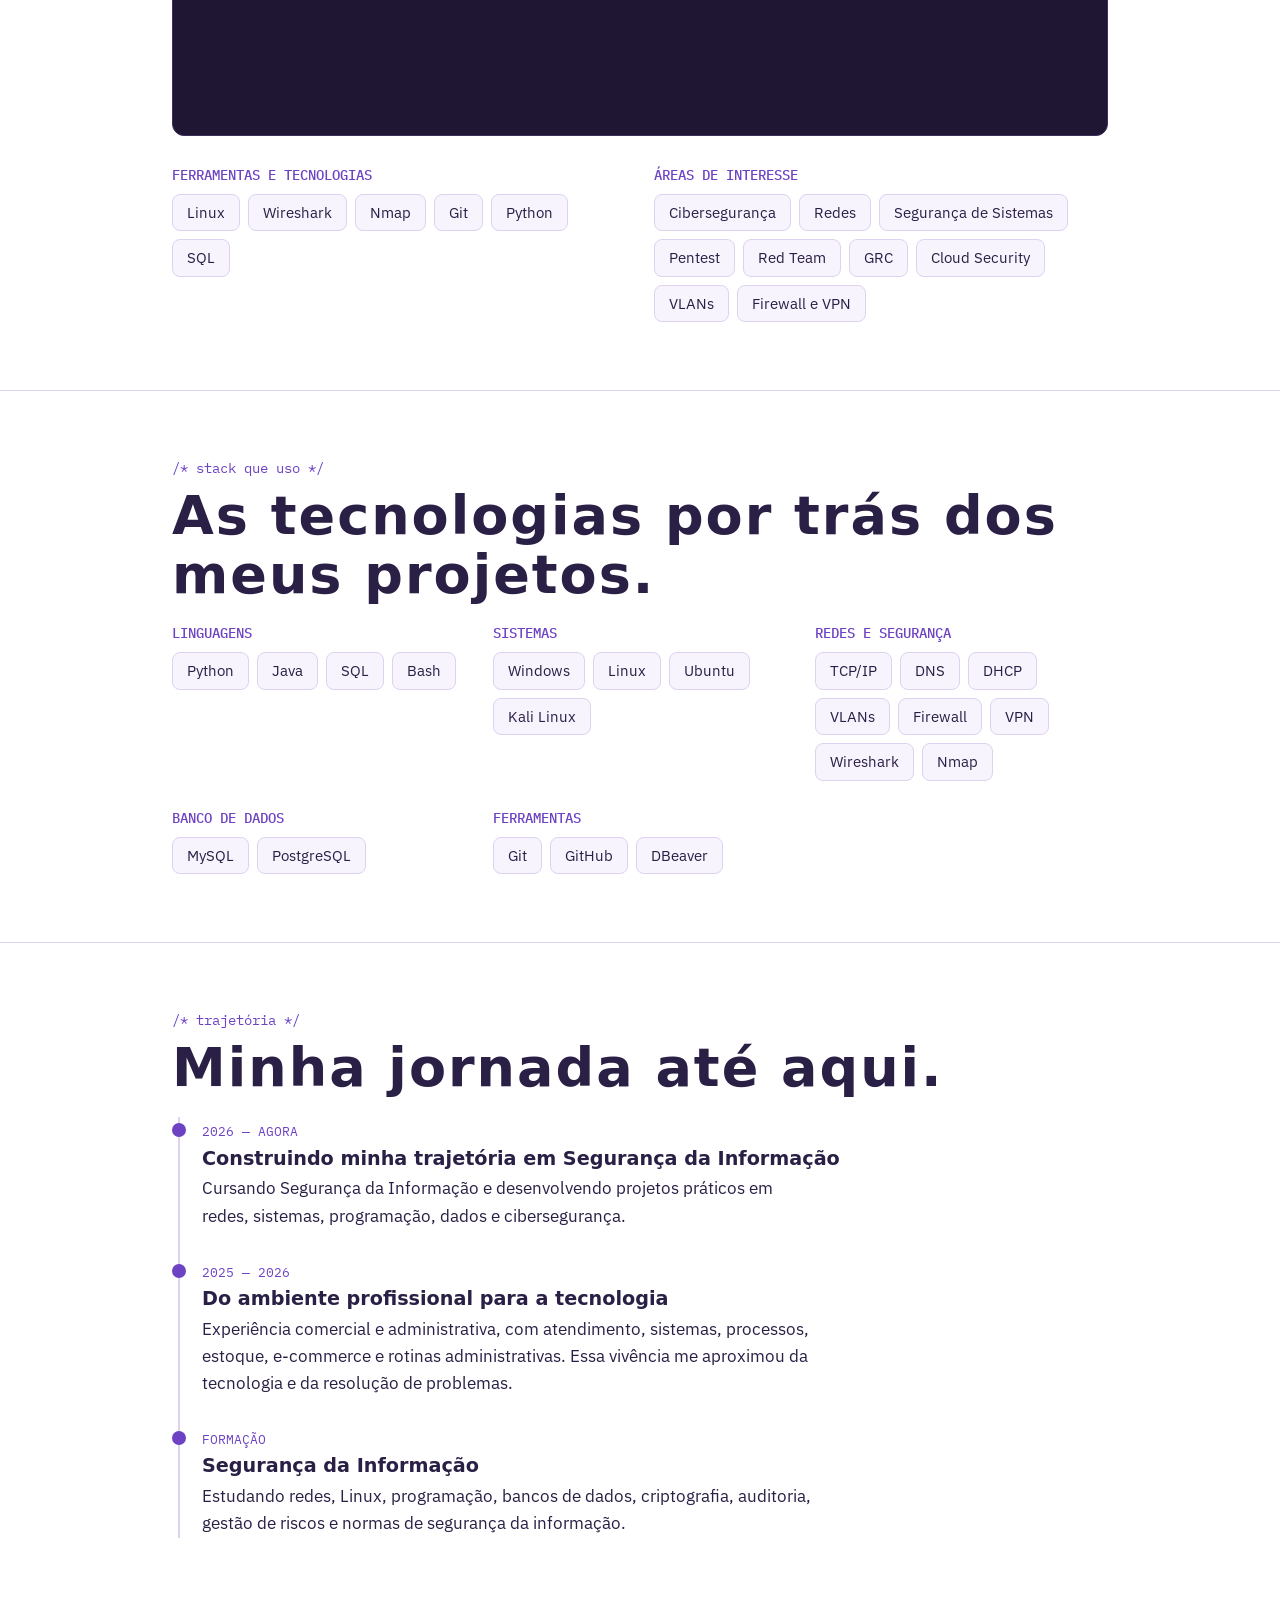
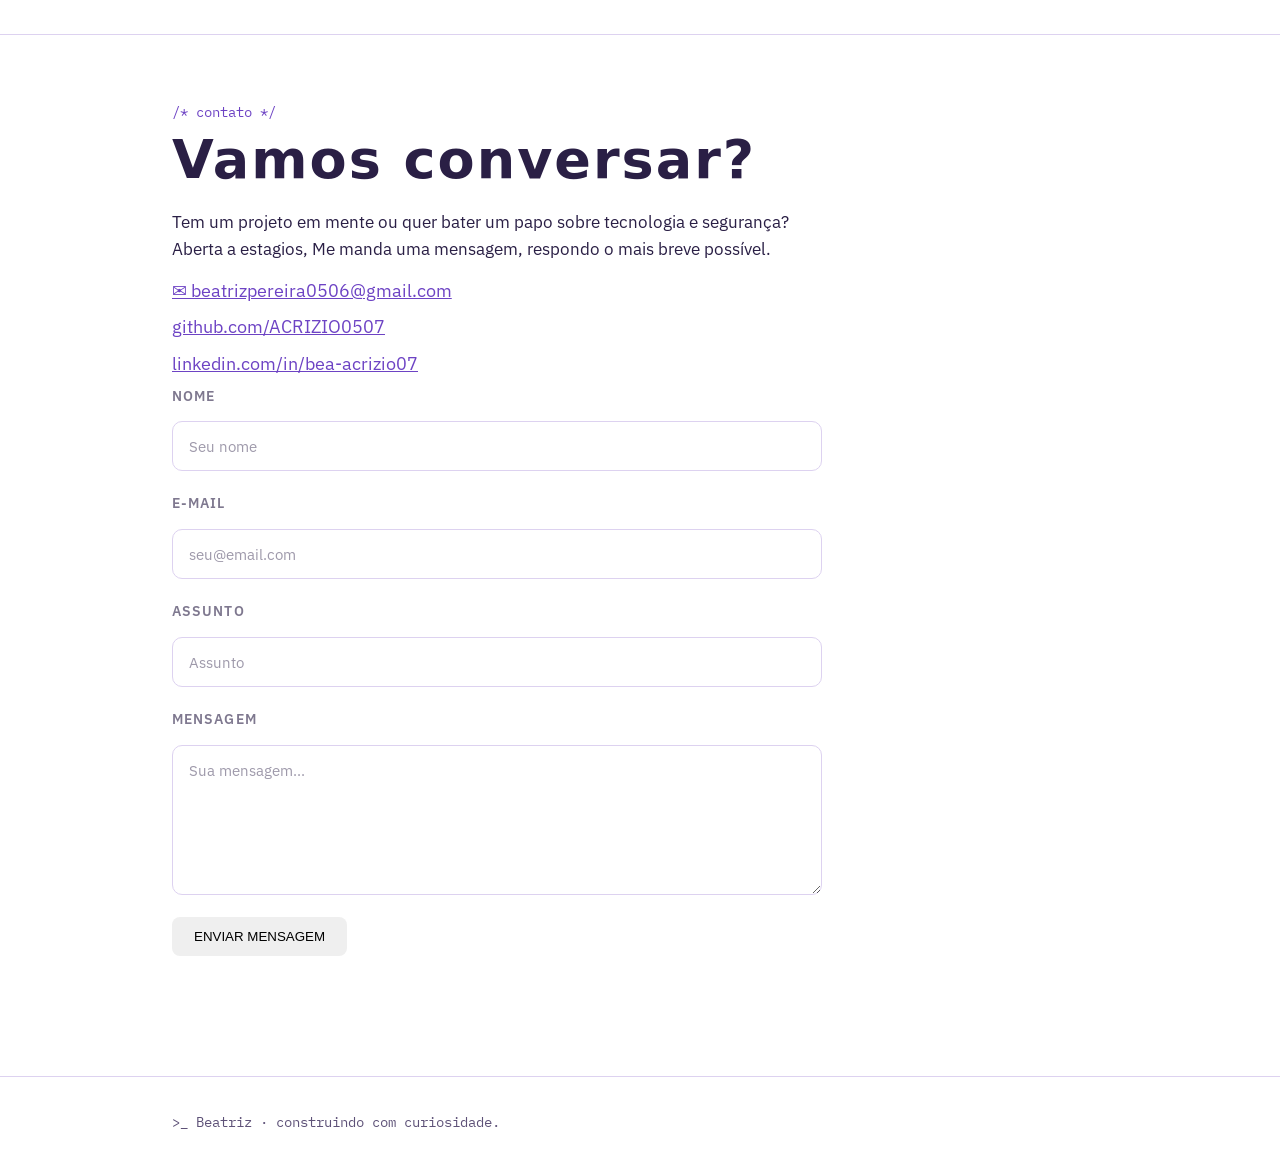
==== commit 38543778: "Fix HTML formatting and remove unnecessary code" ====
--- a/index.html
+++ b/index.html
@@ -161,7 +161,7 @@
       <p>Meu interesse passa por computação em nuvem, redes e infraestrutura: TCP/IP, DNS, DHCP, VLANs, firewall e VPN.
         Venho colocando esses conceitos em prática, junto com análise de tráfego e reconhecimento de ativos usando
         Wireshark e Nmap, em ambientes Linux.</p>
-      }
+  
       
       <-- TERMINAL WHOAMI -->
         
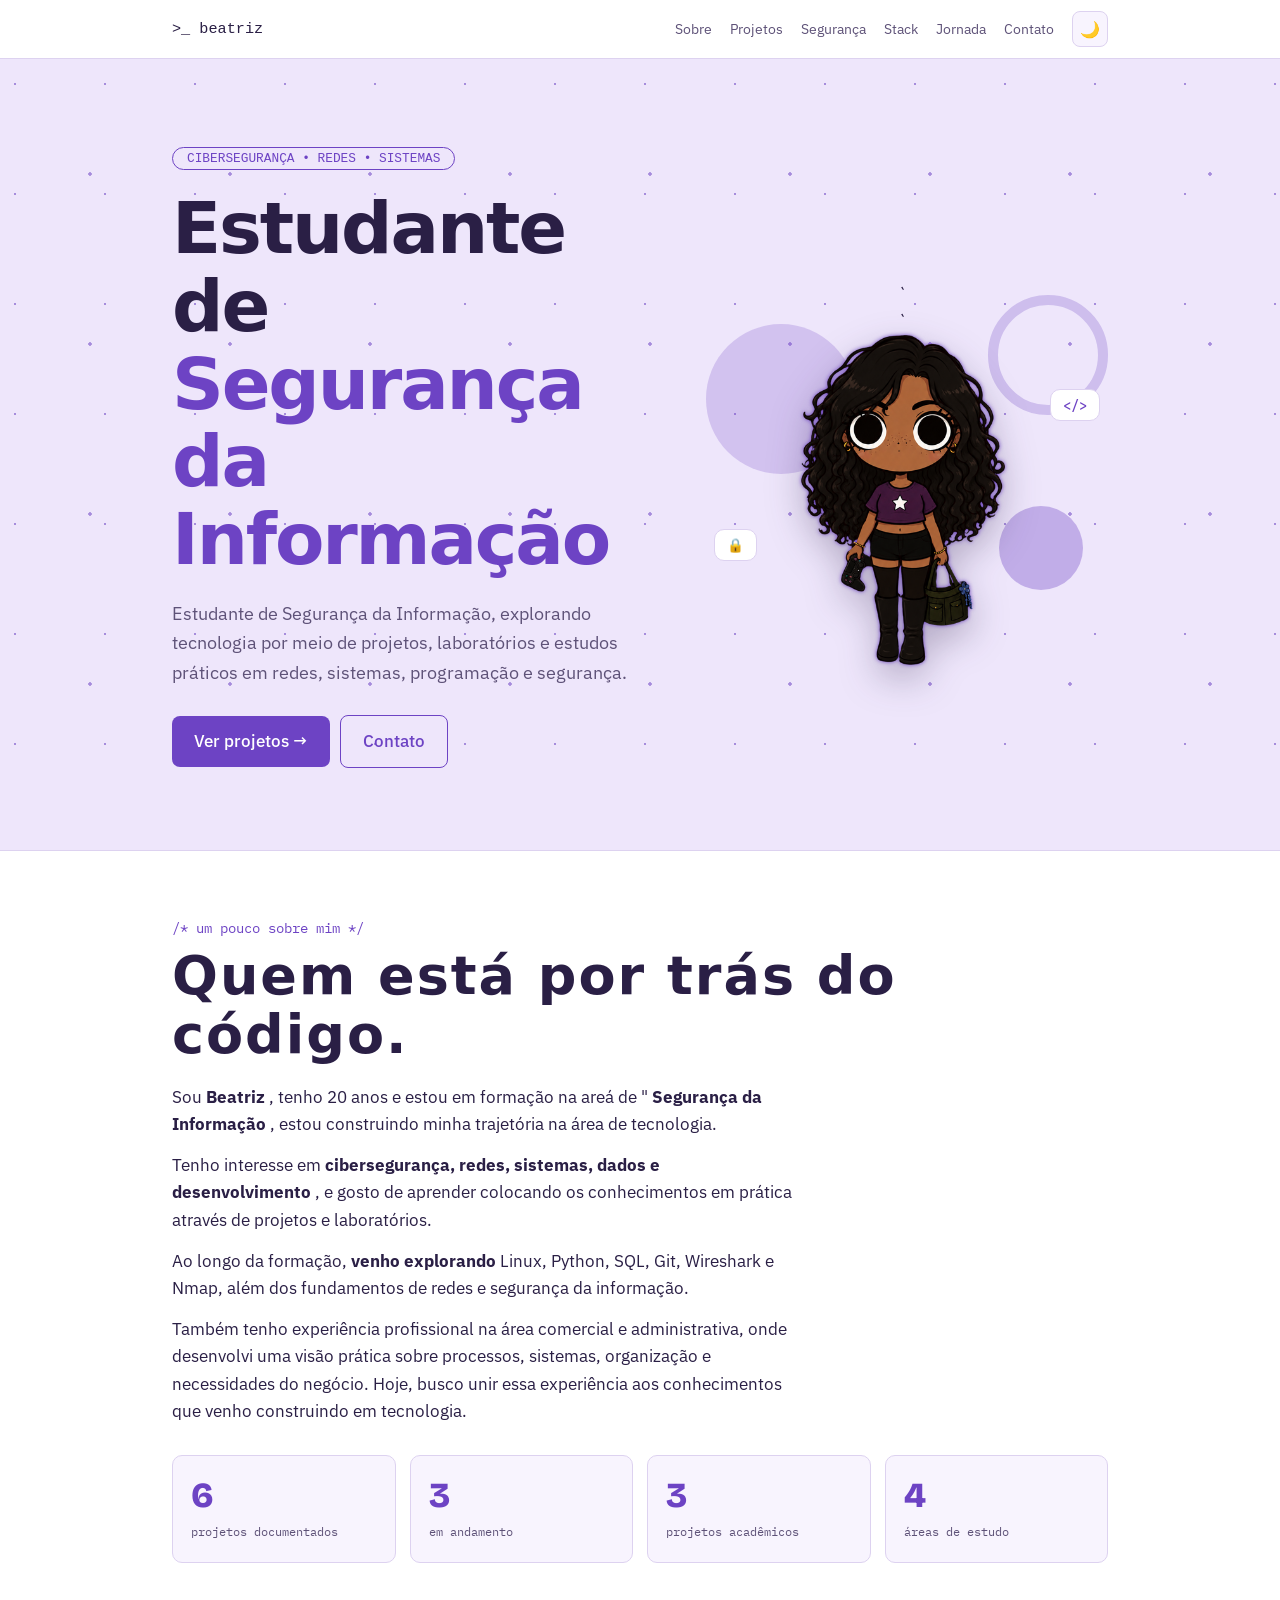
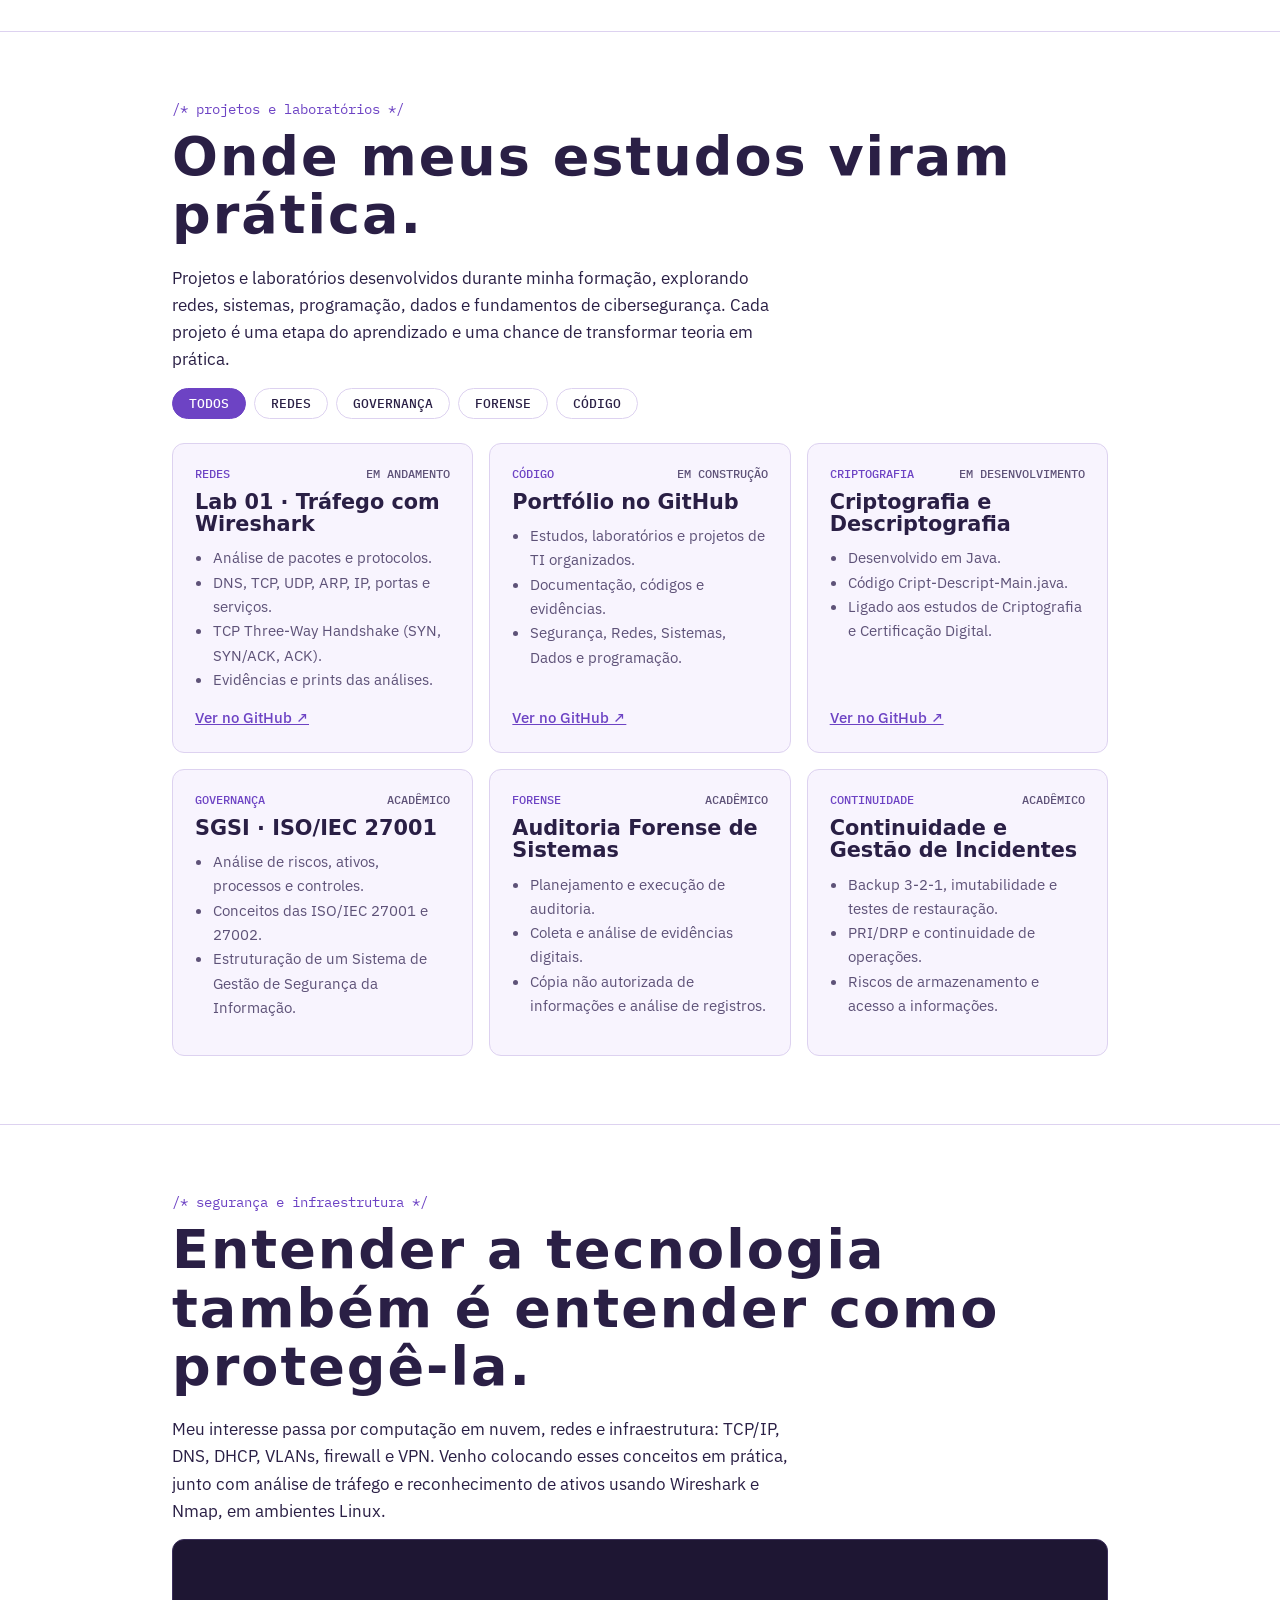
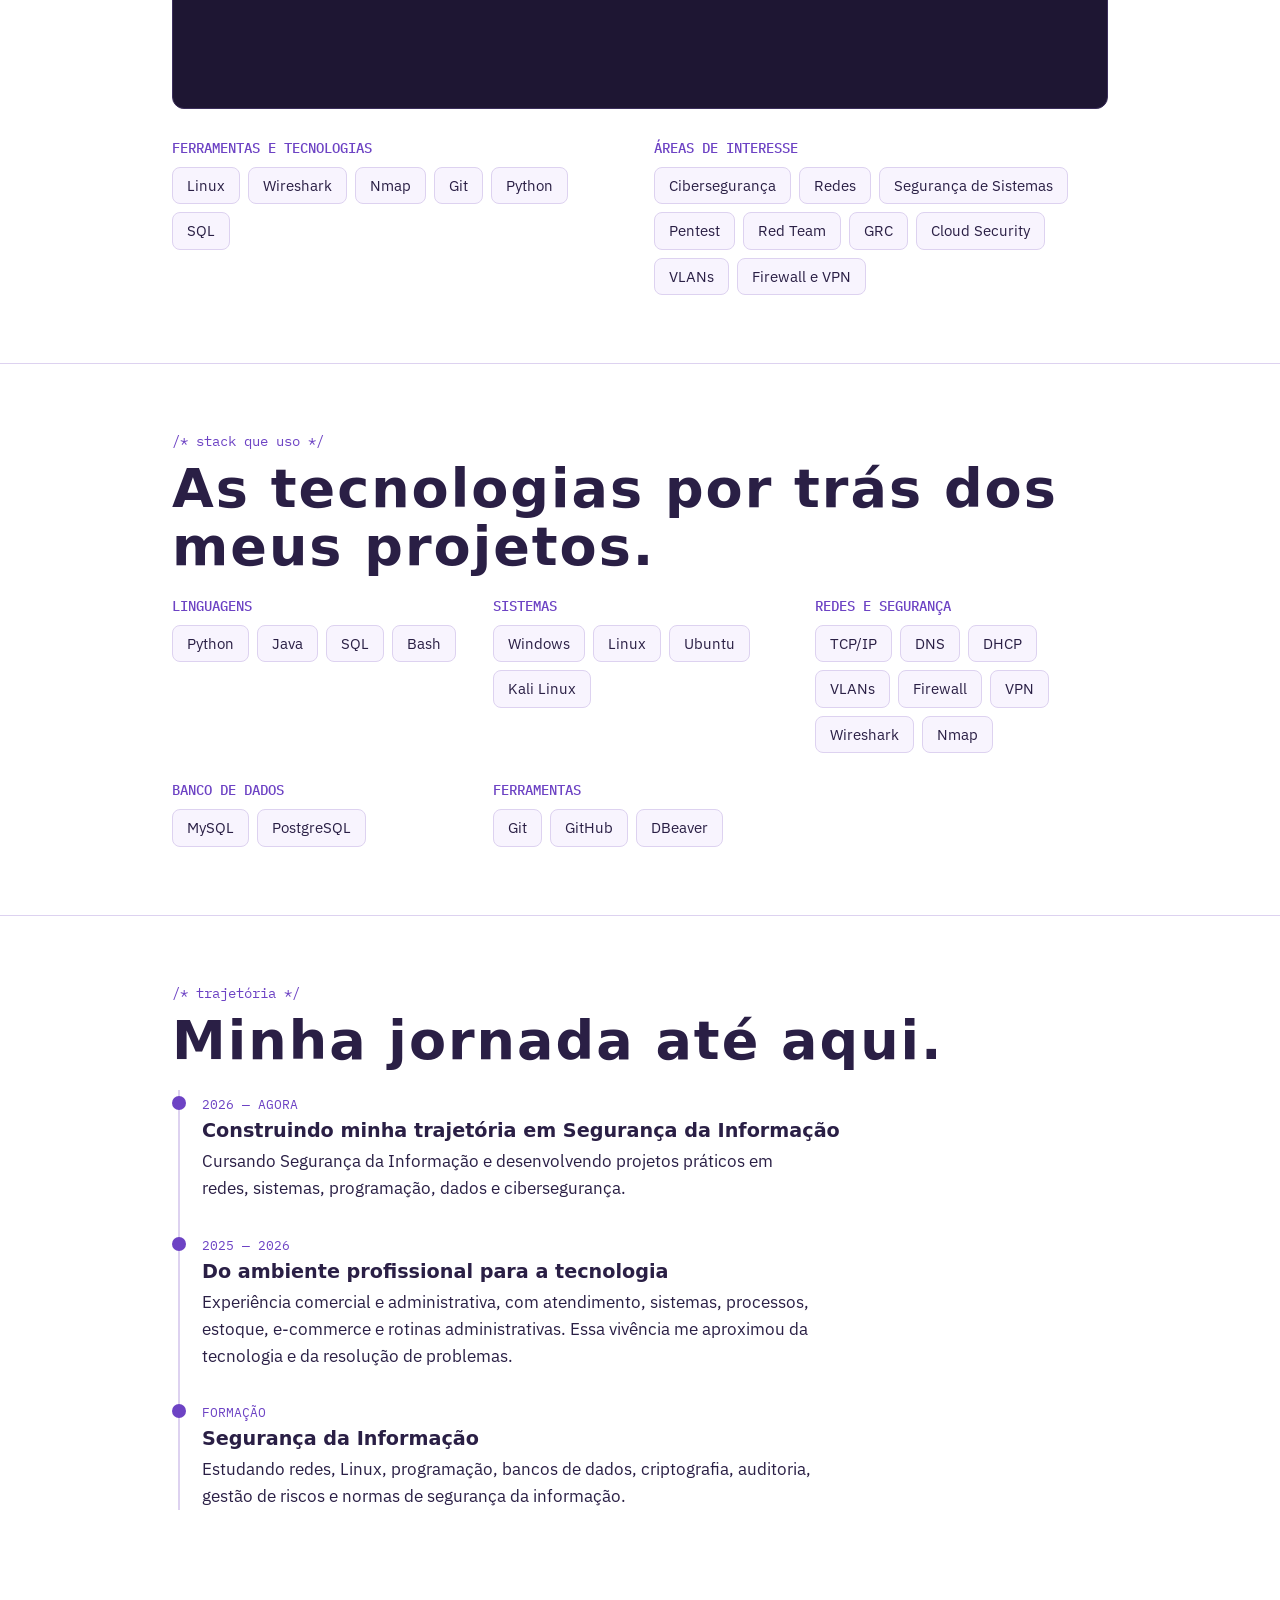
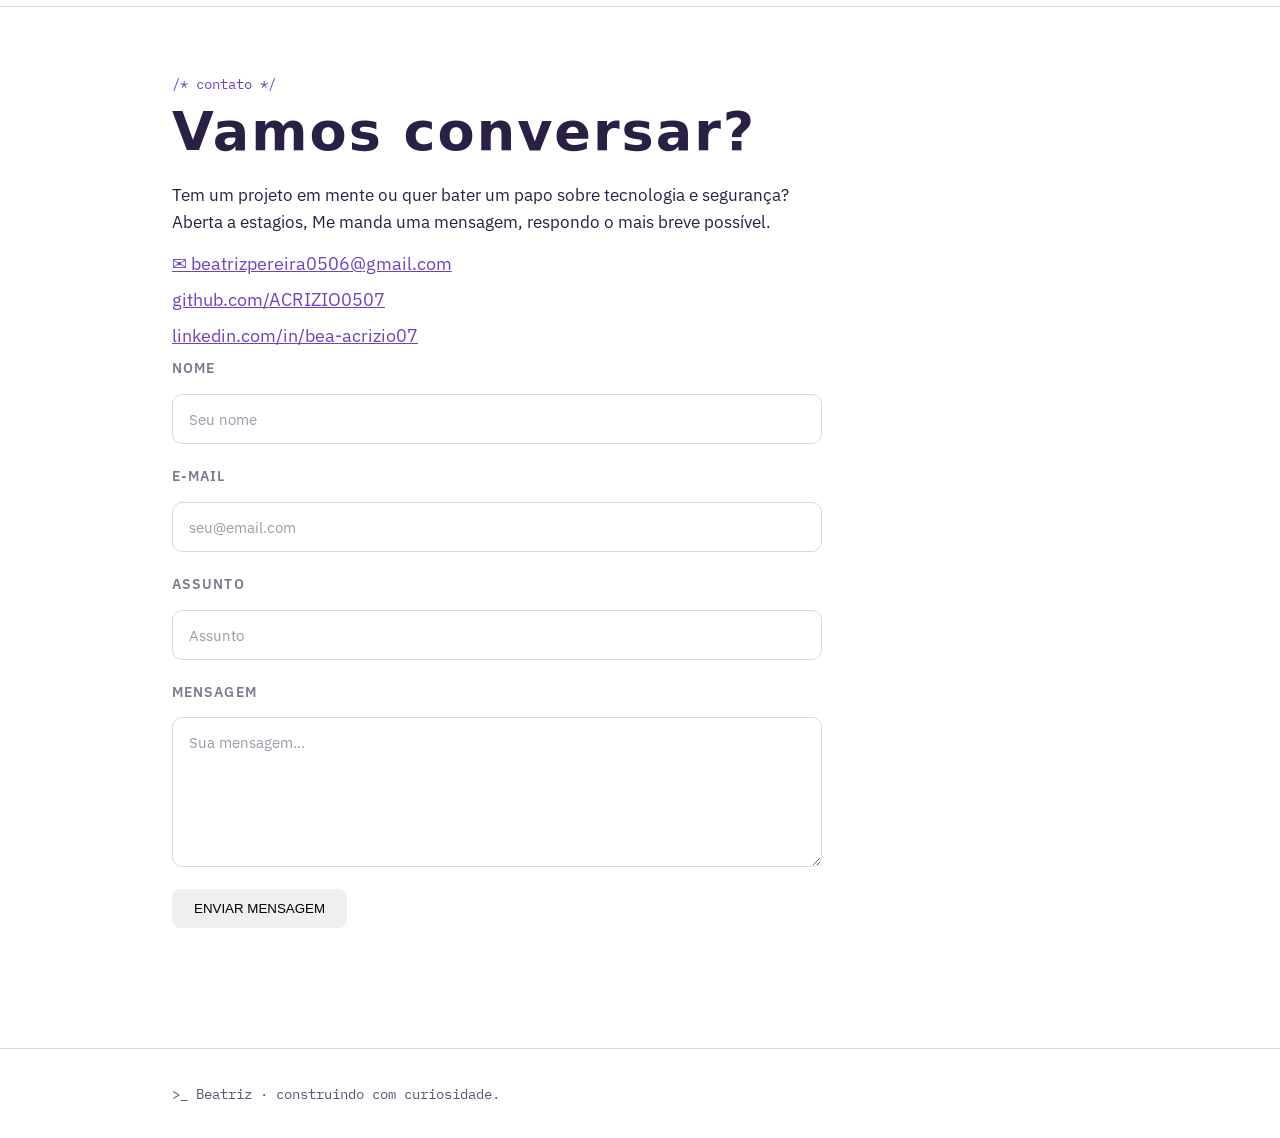
==== commit 8e759108: "Fix comment syntax for terminal whoami section" ====
--- a/index.html
+++ b/index.html
@@ -163,7 +163,7 @@
         Wireshark e Nmap, em ambientes Linux.</p>
   
       
-      <-- TERMINAL WHOAMI -->
+      <!-- TERMINAL WHOAMI -->
         
       <div class="term">
         <div class="term-linha"></div>
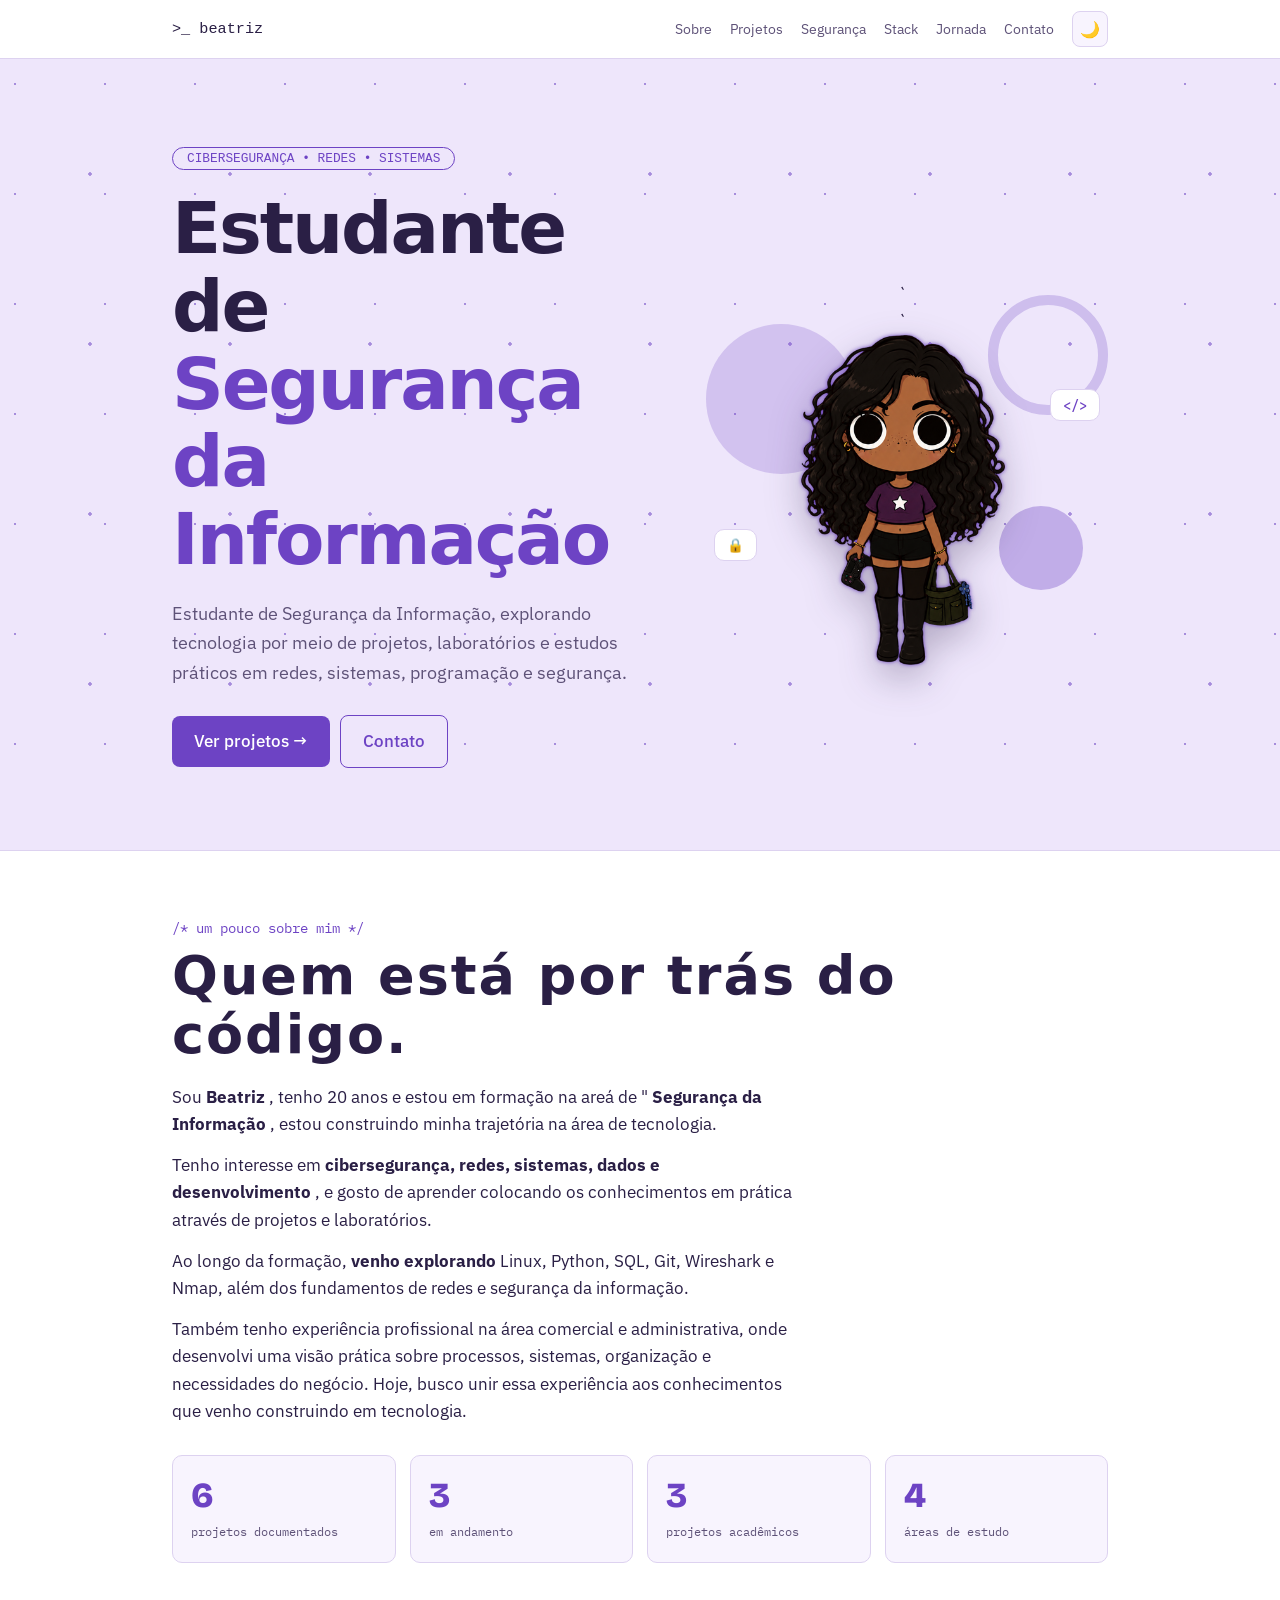
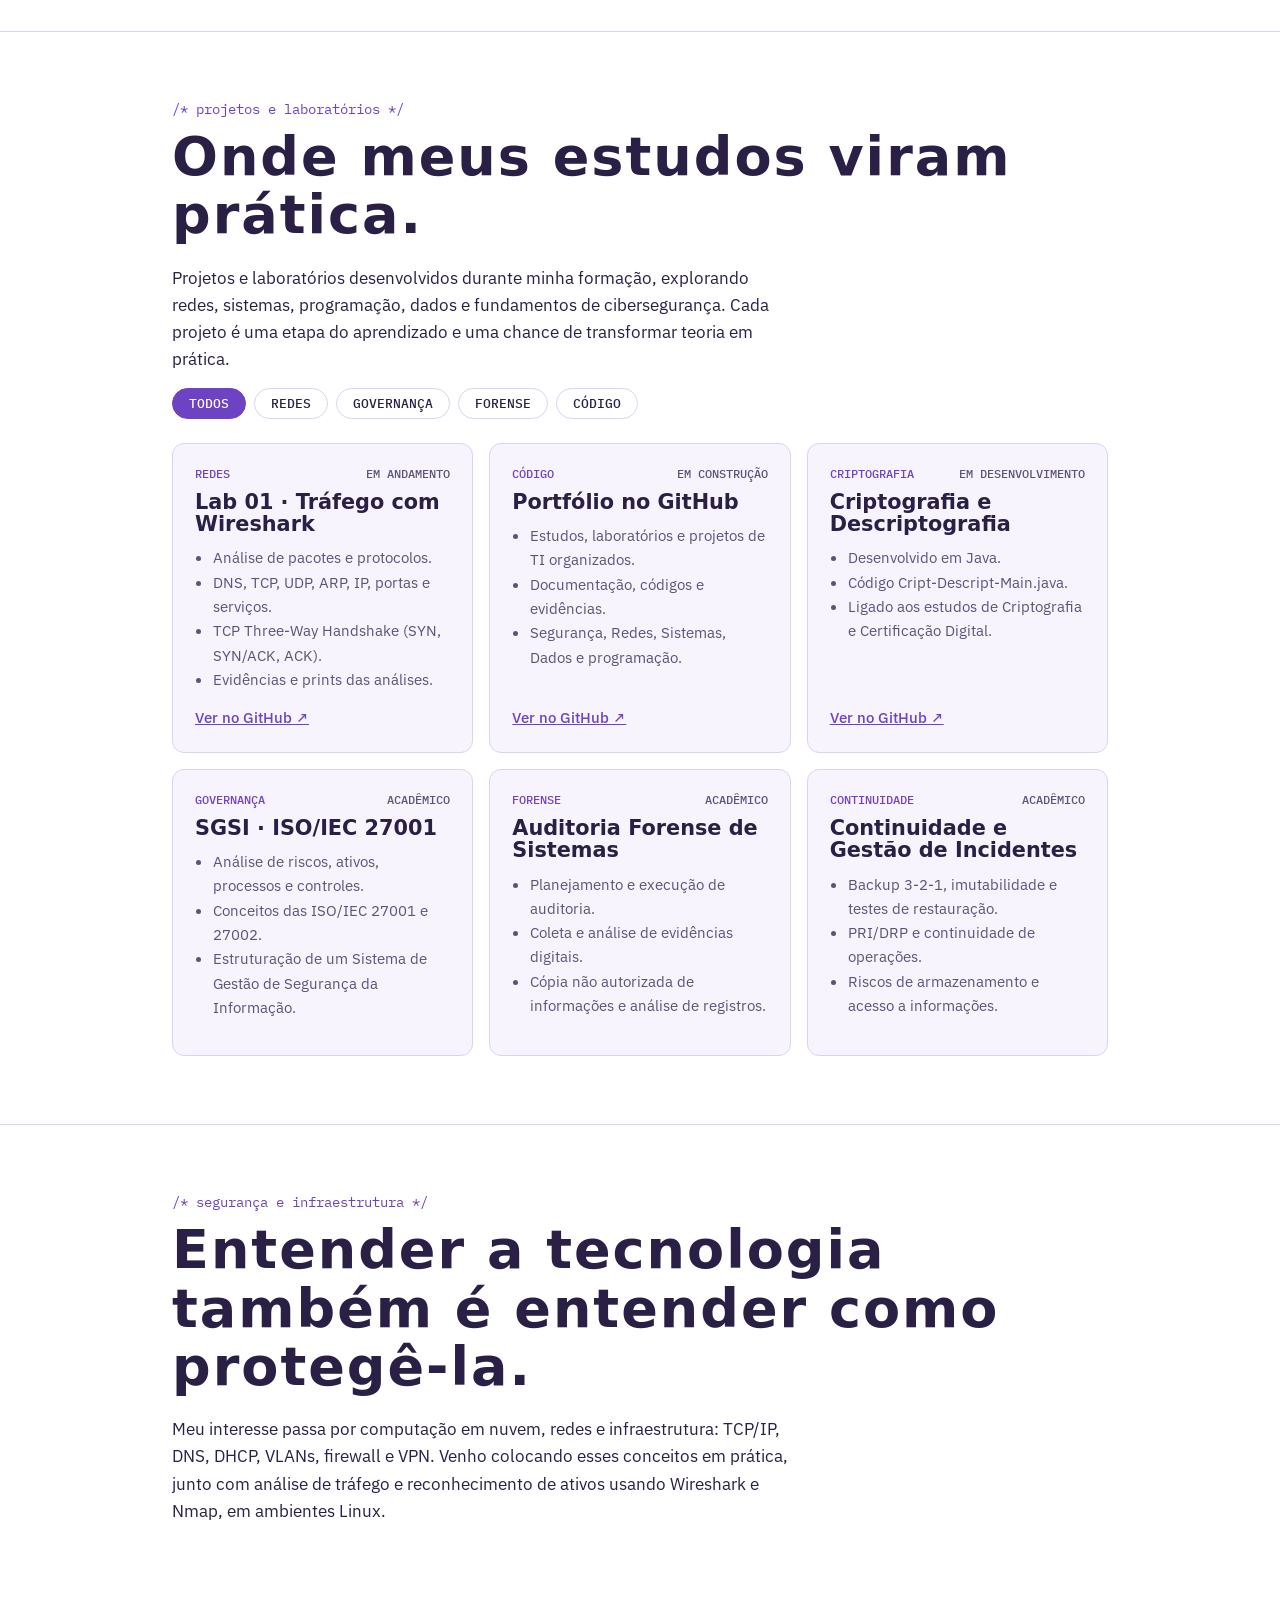
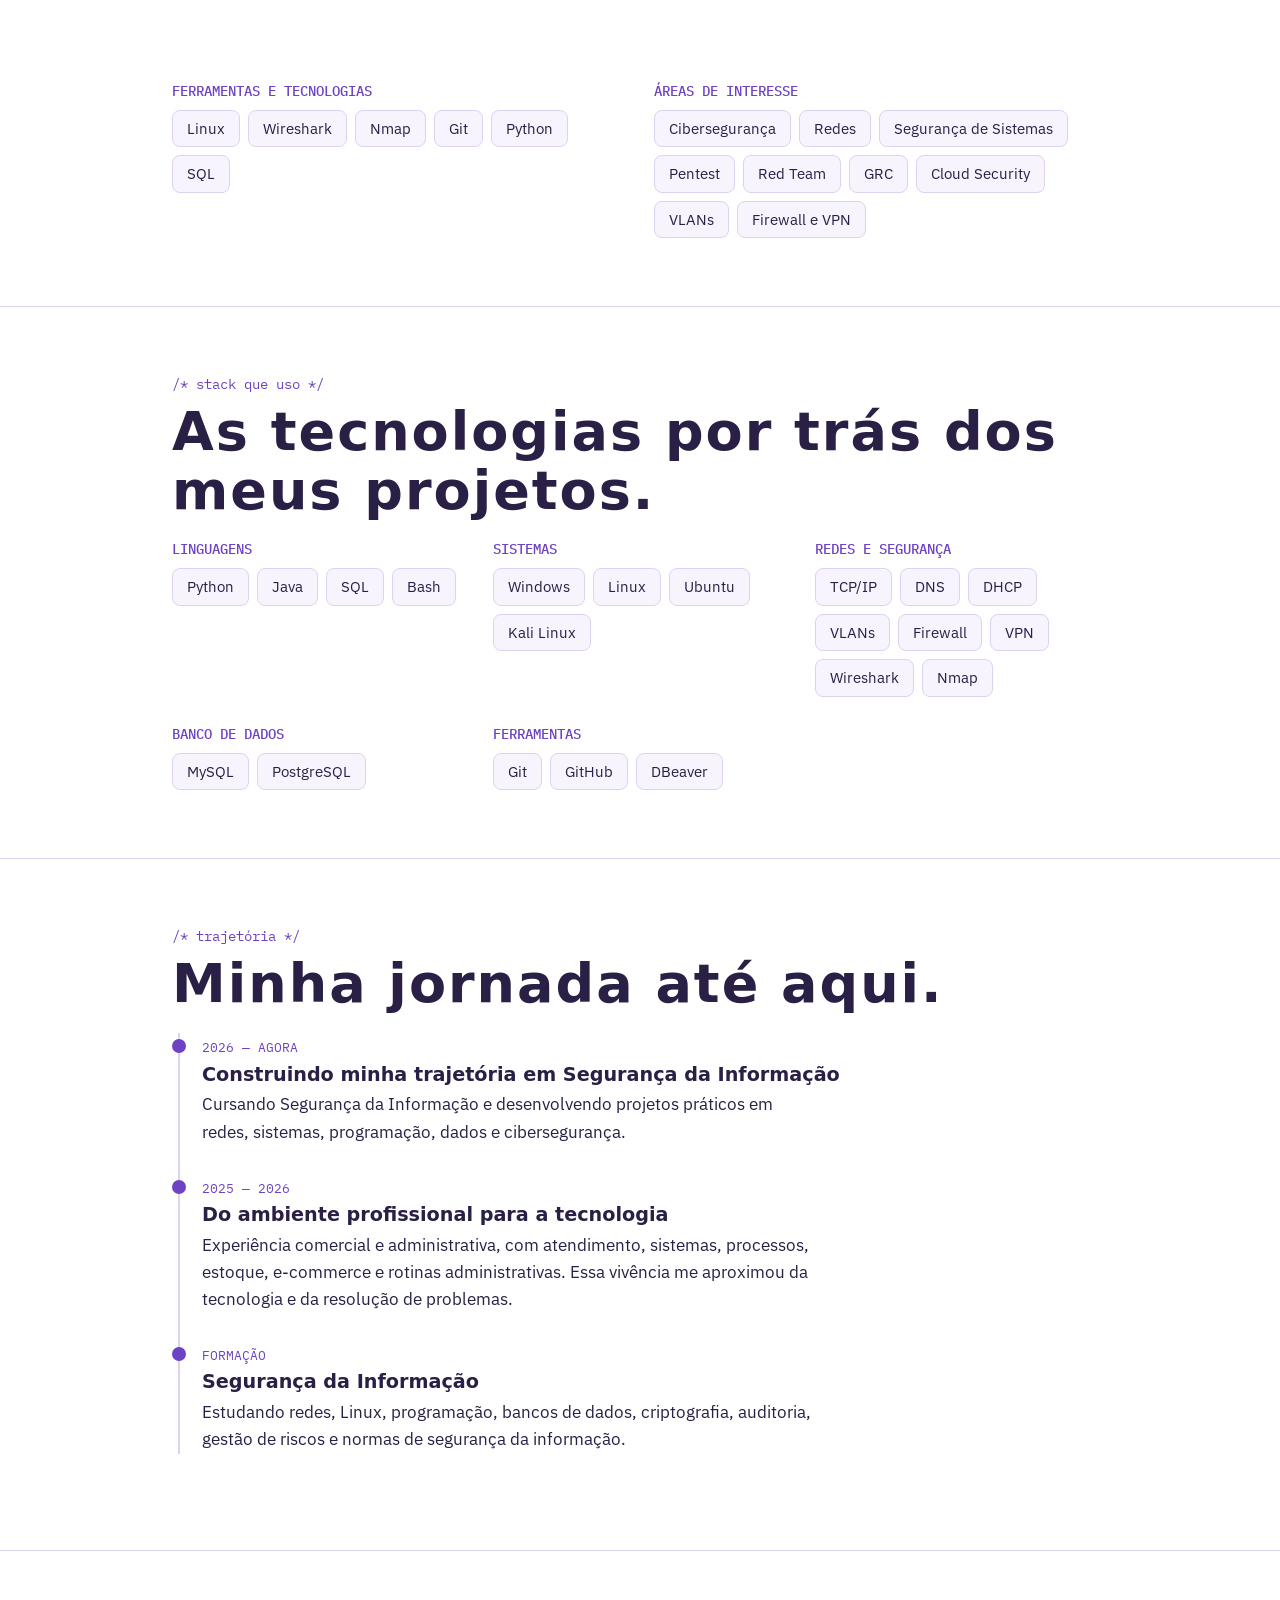
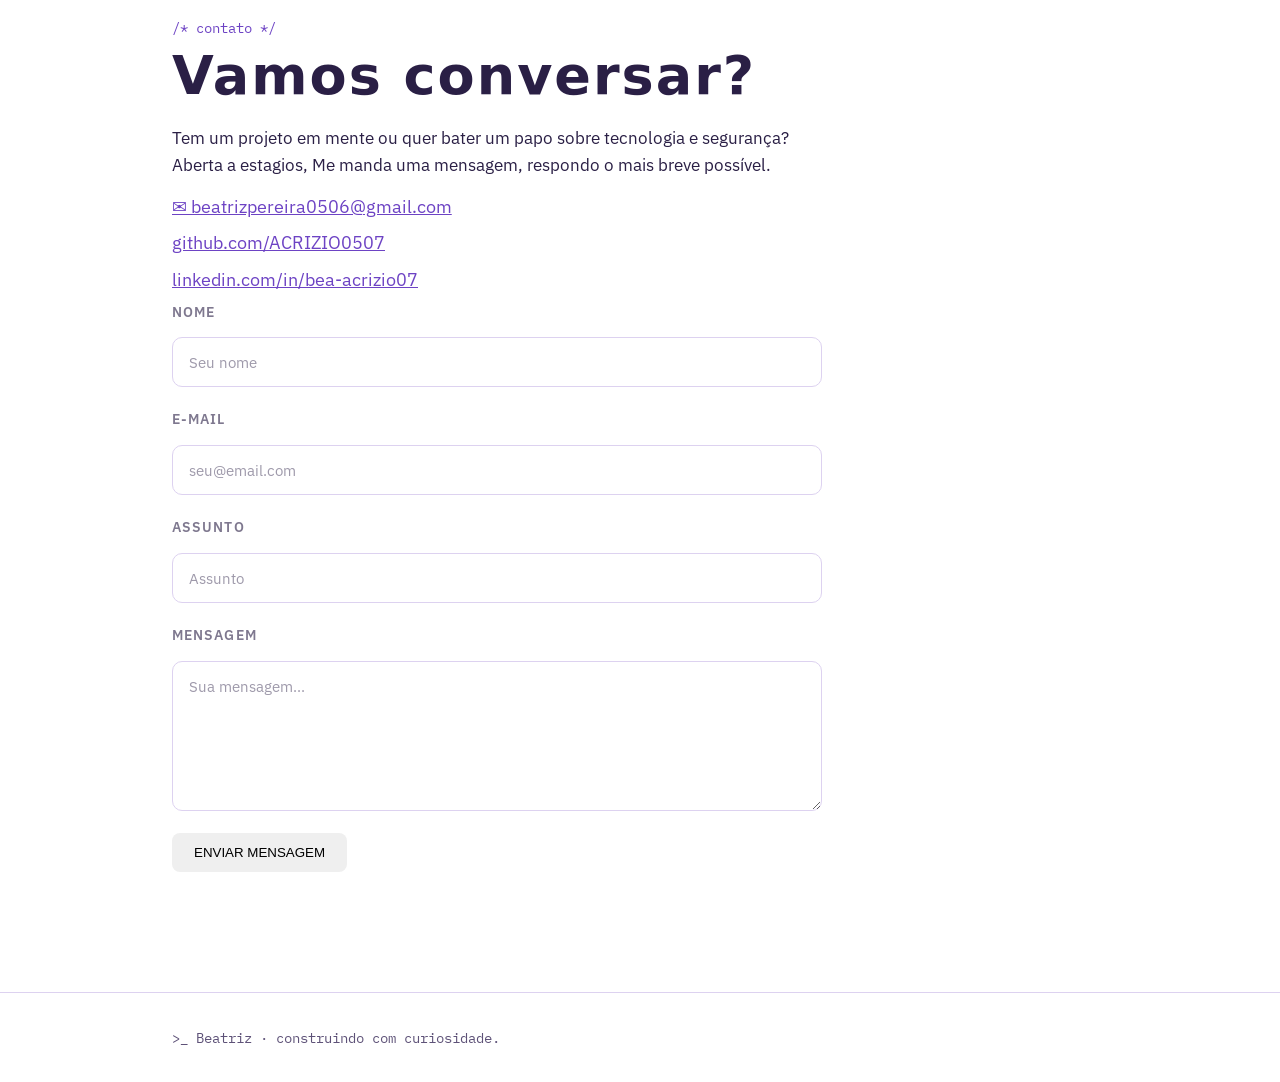
==== commit bec539c9: "Rename 'term' class to 'terminal' in index.html" ====
--- a/index.html
+++ b/index.html
@@ -165,7 +165,7 @@
       
       <!-- TERMINAL WHOAMI -->
         
-      <div class="term">
+      <div class="terminal">
         <div class="term-linha"></div>
           <div class="term-linha"></div>
             <div class="term-linha"></div>
